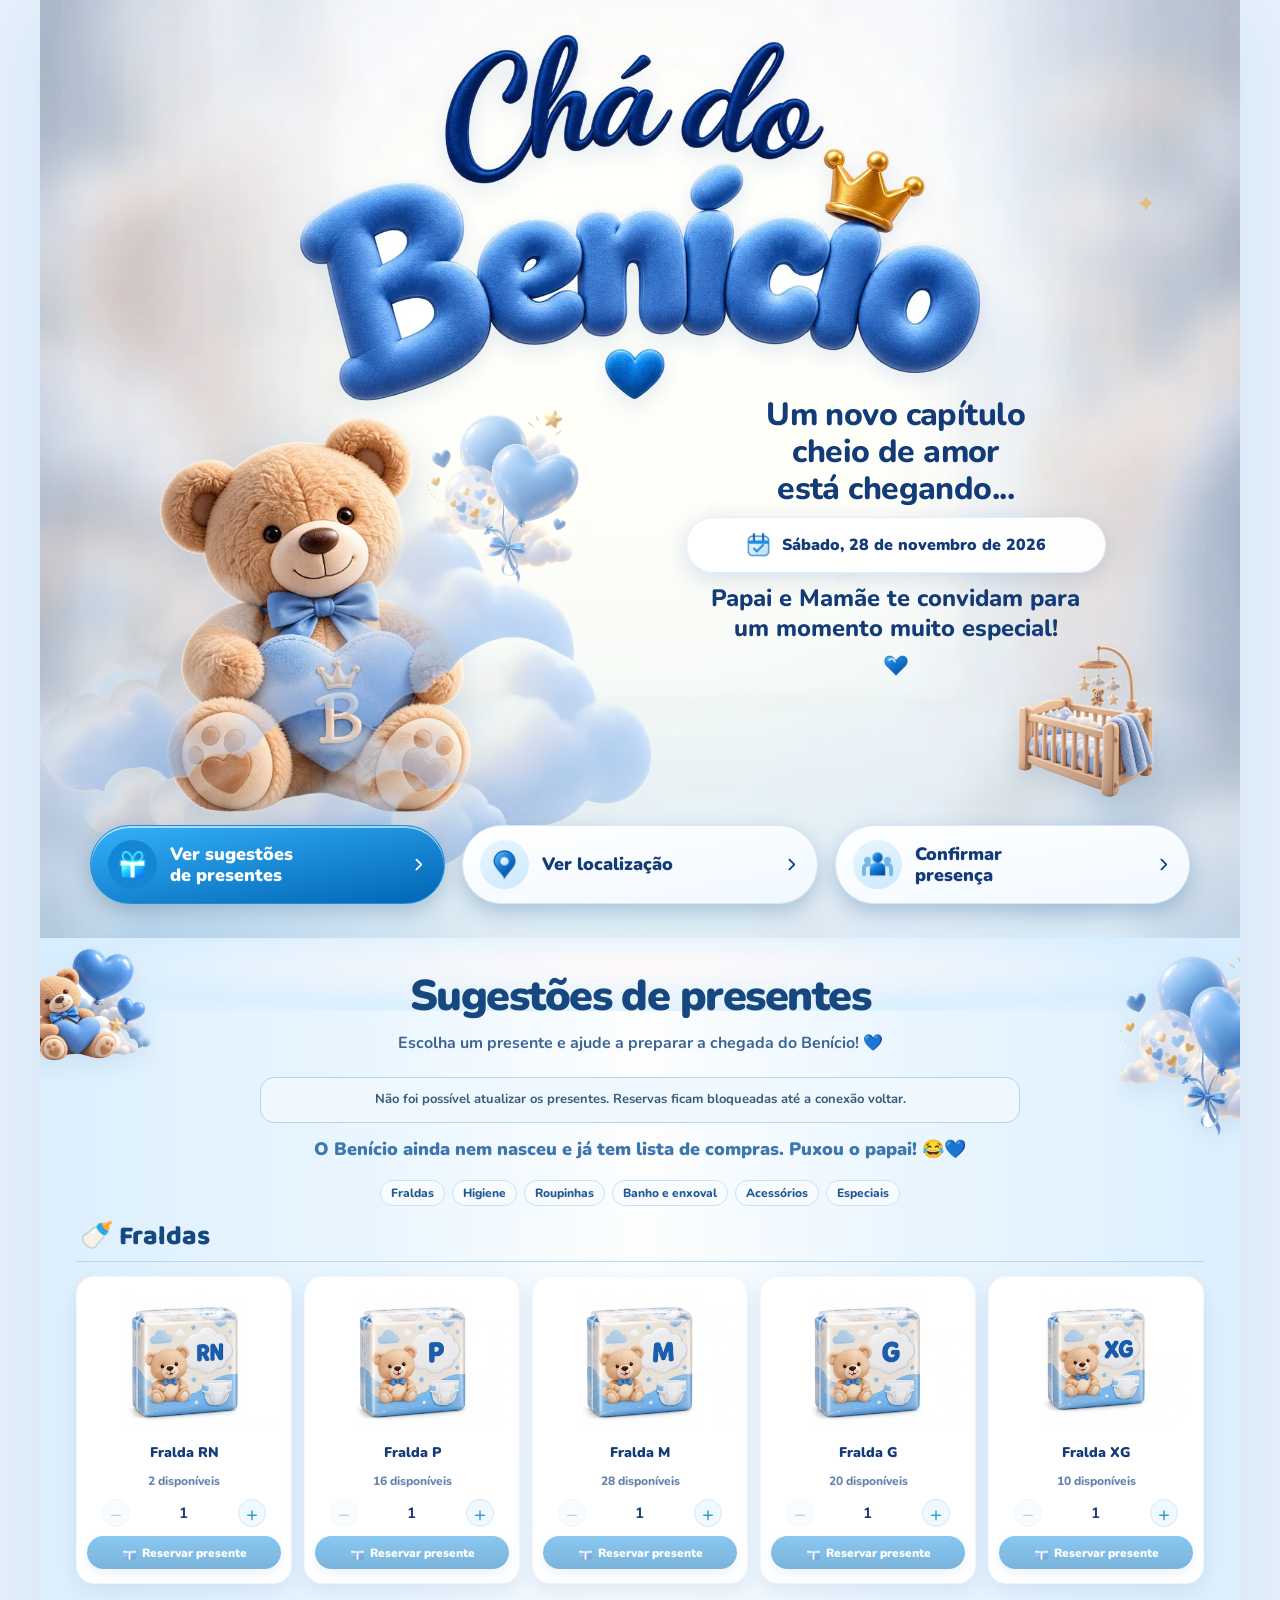
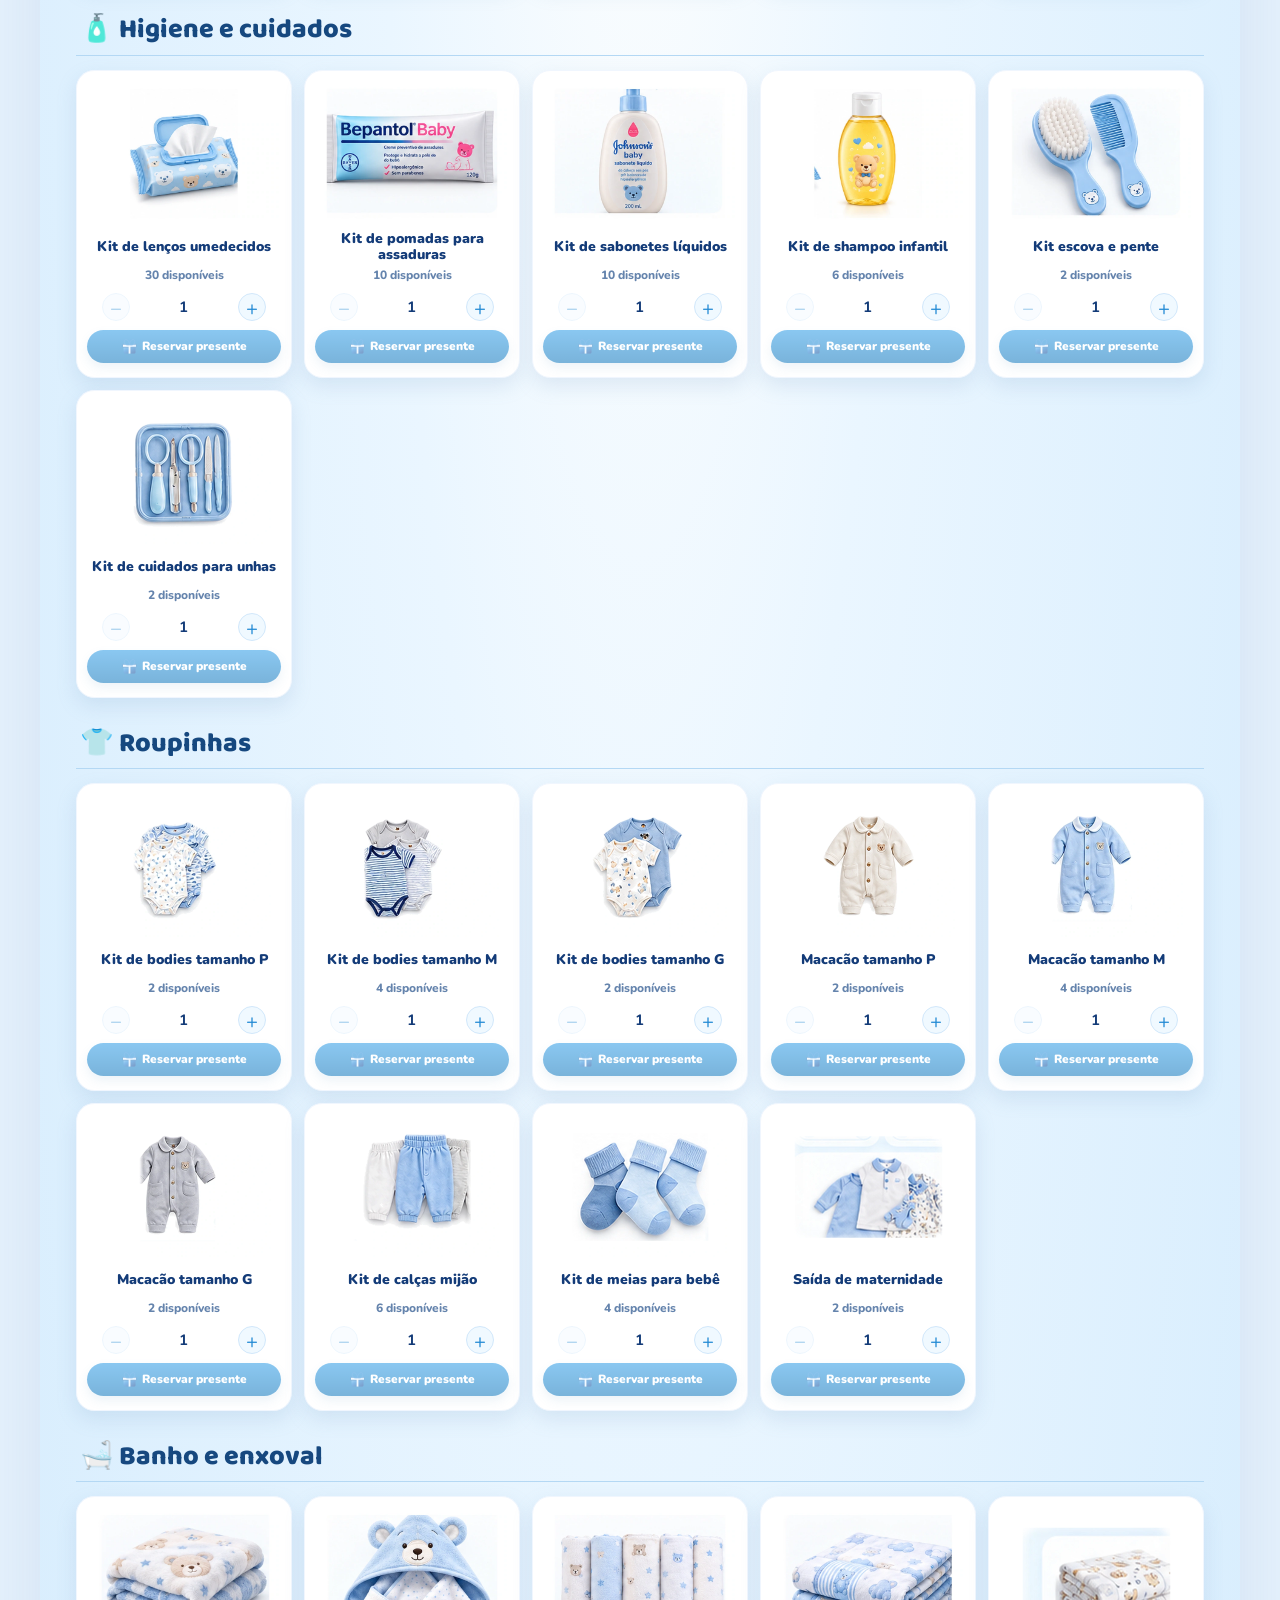
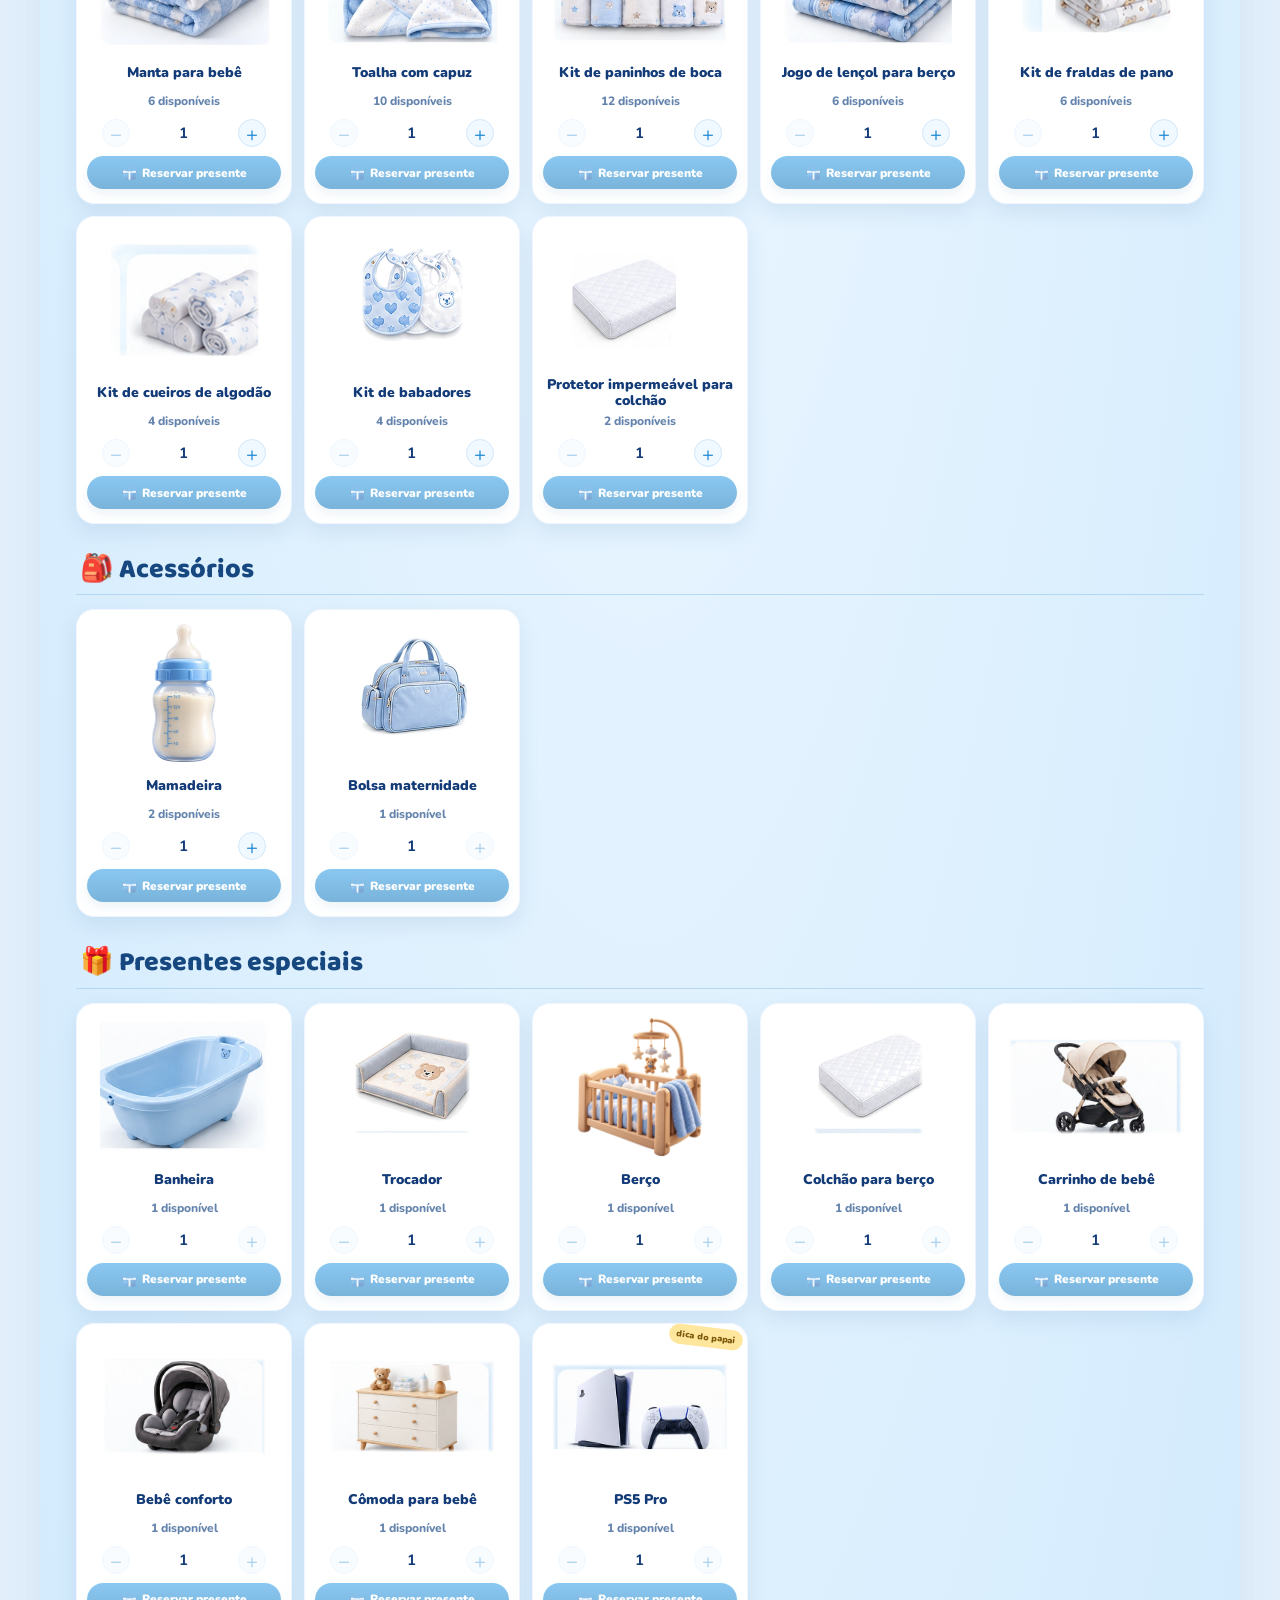
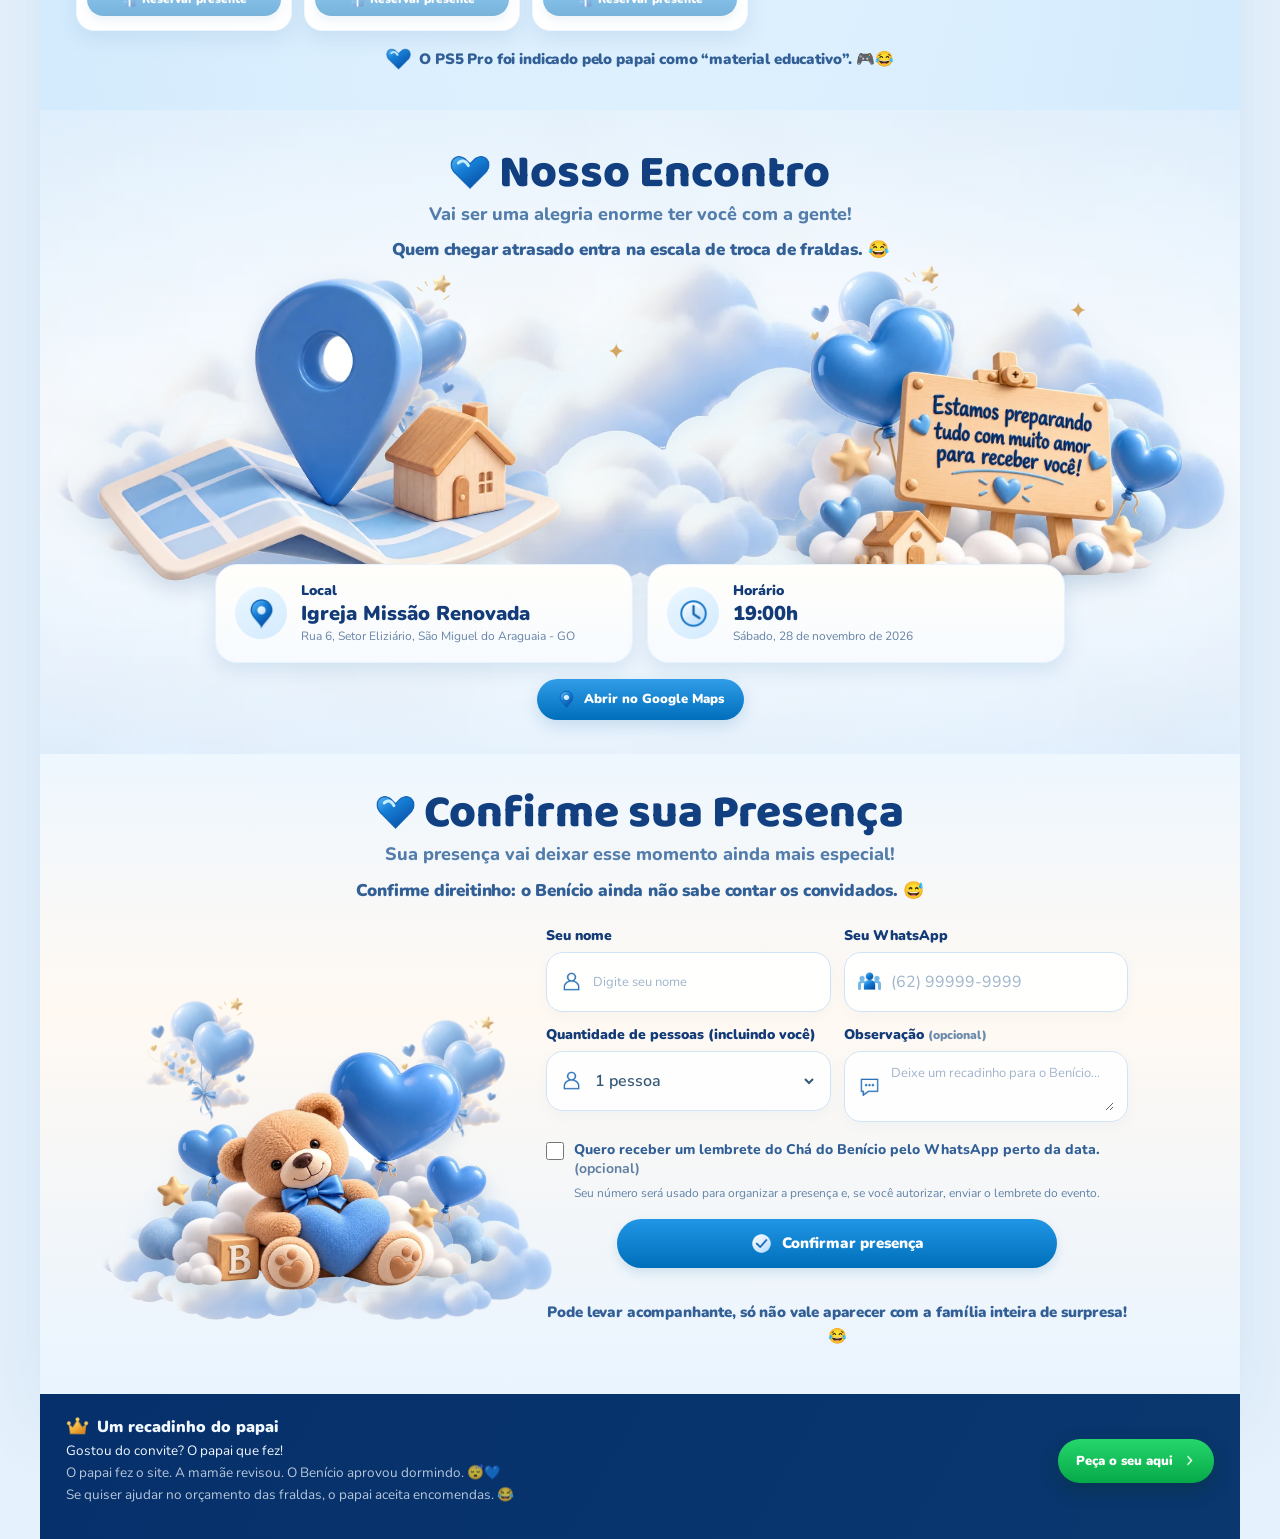
==== index.html @ fd3de86c "Add files via upload" ====
<!doctype html>
<html lang="pt-BR">
<head>
 <meta charset="utf-8">
 <meta name="viewport" content="width=device-width, initial-scale=1, viewport-fit=cover">
 <meta name="theme-color" content="#dcedfb">
 <meta name="description" content="Chá do Benício: dia 28 de novembro de 2026, às 19h, na Igreja Missão Renovada. Escolha um presente e confirme presença.">
 <meta property="og:type" content="website">
 <meta property="og:url" content="https://benicio-silk.vercel.app/">
 <meta property="og:title" content="Chá do Benício | Seu convite">
 <meta property="og:description" content="Você está convidado! Toque para abrir o convite e confirmar sua presença.">
 <meta property="og:image" content="https://benicio-silk.vercel.app/assets/previa-whatsapp.jpg">
 <meta property="og:image:secure_url" content="https://benicio-silk.vercel.app/assets/previa-whatsapp.jpg">
 <meta property="og:image:type" content="image/jpeg">
 <meta property="og:image:width" content="1200">
 <meta property="og:image:height" content="630">
 <meta property="og:image:alt" content="Chá do Benício: seu convite especial">
 <meta name="twitter:card" content="summary_large_image">
 <title>Chá do Benício 💙 | Convite Interativo</title>
 <link rel="preconnect" href="https://fonts.googleapis.com">
 <link rel="preconnect" href="https://fonts.gstatic.com" crossorigin>
 <link href="https://fonts.googleapis.com/css2?family=Nunito:wght@400;600;700;800;900&family=Baloo+2:wght@400;500;600;700;800&display=swap" rel="stylesheet">
 <link rel="preload" as="image" href="assets/title-benicio.webp" fetchpriority="high">
 <link rel="stylesheet" href="styles.css?v=12.7.1">
 <link rel="stylesheet" href="mobile.css?v=12.7">
 <script src="config.js?v=12.1" defer></script>
 <script src="app.js?v=12.6" defer></script>
</head>
<body>
<!-- Os ícones foram desenhados no mesmo estilo azul da referência, sem emojis do sistema. -->


<main class="site-shell">
 <section id="inicio" class="hero scene-fade section-panel">
  <div class="hero-floating-star star-a" aria-hidden="true">✦</div><div class="hero-floating-star star-b" aria-hidden="true">✦</div><div class="hero-floating-star star-c" aria-hidden="true">✧</div>
  <h1 class="hero-name hero-name-top"><img src="assets/title-benicio.webp" alt="Chá do Benício" decoding="async" fetchpriority="high"></h1>
  <div class="hero-grid">
    <div class="hero-art" aria-hidden="true">
      <img class="hero-bear" src="assets/bear-heart.webp" alt="" decoding="async" fetchpriority="high">
      <img class="hero-bottle" src="assets/baby-bottle.webp" alt="">
      <img class="hero-cloud" src="assets/cloud.webp" alt=""><img class="hero-balloons" src="assets/balloons-hearts.webp" alt="">
    </div>
    <div class="hero-copy">
      <p class="hero-tagline">Um novo capítulo<br>cheio de amor<br>está chegando...</p>
      <img class="hero-crib" src="assets/crib.webp" alt="">
      <div class="hero-date"><img src="assets/ui/icon-b7faadad6085.png" class="icon" alt="" aria-hidden="true"><span id="heroDateText">Sábado, 28 de novembro de 2026</span></div>
      <p class="hero-invite">Papai e Mamãe te convidam para<br>um momento muito especial!</p>
      <img src="assets/ui/icon-5e6a21ca15ba.png" class="icon hero-love" alt="" aria-hidden="true">
    </div>
  </div>
  <nav class="hero-actions" aria-label="Navegação do convite">
    <a class="action-button primary" href="#presentes"><span class="action-icon"><img src="assets/ui/icon-87134f8f9592.png" class="icon" alt="" aria-hidden="true"></span><span>Ver sugestões<br>de presentes</span><img src="assets/ui/icon-0e848369ec2d.png" class="chevron" alt="" aria-hidden="true"></a>
    <a class="action-button" id="mapsTopButton" href="#encontro"><span class="action-icon"><img src="assets/ui/icon-dde572298f23.png" class="icon" alt="" aria-hidden="true"></span><span>Ver localização</span><img src="assets/ui/icon-0e848369ec2d.png" class="chevron" alt="" aria-hidden="true"></a>
    <a class="action-button" href="#presenca"><span class="action-icon"><img src="assets/ui/icon-6ae59b2dab16.png" class="icon" alt="" aria-hidden="true"></span><span>Confirmar<br>presença</span><img src="assets/ui/icon-0e848369ec2d.png" class="chevron" alt="" aria-hidden="true"></a>
  </nav>
 </section>

 <section id="presentes" class="gift-section scene-fade section-panel">
  <img class="gift-decor gift-decor-left" loading="lazy" decoding="async" src="assets/bear-cloud-heart.webp" alt="" aria-hidden="true">
  <img class="gift-decor gift-decor-right" loading="lazy" decoding="async" src="assets/balloons-hearts.webp" alt="" aria-hidden="true">
  <div class="gift-heading">
    <h2 class="gift-heading-title">Sugestões de presentes</h2>
    <p class="gift-heading-subtitle">Escolha um presente e ajude a preparar a chegada do Benício! <span aria-hidden="true">💙</span></p>
  </div>
  <p id="connectionStatus" class="connection-status" role="status" aria-live="polite" hidden></p>
  <p class="gift-fun-intro">O Benício ainda nem nasceu e já tem lista de compras. Puxou o papai! 😂💙</p>
  <nav class="gift-category-nav" aria-label="Ir para categoria de sugestões de presentes"><a href="#categoria-fraldas">Fraldas</a><a href="#categoria-higiene">Higiene</a><a href="#categoria-roupinhas">Roupinhas</a><a href="#categoria-banho">Banho e enxoval</a><a href="#categoria-acessorios">Acessórios</a><a href="#categoria-especiais">Especiais</a></nav>
  <div id="giftGrid" class="gift-grid" aria-live="polite"></div>
  <p class="gift-smallprint"><img src="assets/ui/icon-97cf0ed0b6a6.png" class="icon" alt="" aria-hidden="true"> O PS5 Pro foi indicado pelo papai como “material educativo”. 🎮😂</p>
 </section>

 <section id="encontro" class="meeting-section scene-fade section-panel">
  <div class="meeting-heading">
   <h2><img src="assets/ui/icon-97cf0ed0b6a6.png" class="icon" alt="" aria-hidden="true"> Nosso Encontro</h2>
   <p>Vai ser uma alegria enorme ter você com a gente!</p><p class="fun-caption">Quem chegar atrasado entra na escala de troca de fraldas. 😂</p>
  </div>

  <div class="meeting-scene" aria-hidden="true">
   <div class="meeting-scene-glow"></div><span class="meeting-spark meeting-spark-a">✦</span><span class="meeting-spark meeting-spark-b">✦</span>
   <img class="meeting-cloud meeting-cloud-left" loading="lazy" decoding="async" src="assets/cloud.webp" alt="">
   <img class="meeting-cloud meeting-cloud-center" loading="lazy" decoding="async" src="assets/cloud.webp" alt="">
   <img class="meeting-cloud meeting-cloud-right" loading="lazy" decoding="async" src="assets/cloud.webp" alt="">
   <img class="meeting-balloon meeting-balloon-left" loading="lazy" decoding="async" src="assets/balloons-hearts.webp" alt="">
   <img class="meeting-balloon meeting-balloon-right" loading="lazy" decoding="async" src="assets/balloons-hearts.webp" alt="">
   <img class="meeting-visual" loading="lazy" decoding="async" src="assets/map-pin-house.webp" alt="">
   <img class="meeting-sign" loading="lazy" decoding="async" src="assets/sign-love.webp" alt="">
  </div>

  <div class="meeting-info">
   <article class="meeting-box"><div class="round-icon"><img src="assets/ui/icon-dde572298f23.png" class="icon" alt="" aria-hidden="true"></div><div><strong>Local</strong><p id="meetingPlaceName">Igreja Missão Renovada</p><small id="meetingPlaceAddress">Rua 6, Setor Eliziário, São Miguel do Araguaia - GO</small></div></article>
   <article class="meeting-box"><div class="round-icon"><img src="assets/ui/icon-859393fefd24.png" class="icon" alt="" aria-hidden="true"></div><div><strong>Horário</strong><p id="meetingTime">19:00h</p><small>Sábado, 28 de novembro de 2026</small></div></article>
  </div>
  <a class="meeting-link" id="mapsLink" href="https://maps.app.goo.gl/pSpLkEZZSyKzMFrK9?g_st=ic" target="_blank" rel="noopener noreferrer"><img src="assets/ui/icon-dde572298f23.png" class="icon" alt="" aria-hidden="true"> Abrir no Google Maps</a>
 </section>

 <section id="presenca" class="rsvp-section scene-fade section-panel">
  <div class="rsvp-heading"><h2><img src="assets/ui/icon-97cf0ed0b6a6.png" class="icon" alt="" aria-hidden="true"> Confirme sua Presença</h2><p>Sua presença vai deixar esse momento ainda mais especial!</p><p class="fun-caption">Confirme direitinho: o Benício ainda não sabe contar os convidados. 😅</p></div>
  <div class="rsvp-layout">
   <div class="rsvp-scene" aria-hidden="true">
    <img class="rsvp-scene-cloud rsvp-scene-cloud-left" loading="lazy" decoding="async" src="assets/cloud.webp" alt="">
    <img class="rsvp-scene-cloud rsvp-scene-cloud-right" loading="lazy" decoding="async" src="assets/cloud.webp" alt="">
    <img class="rsvp-decor-left" loading="lazy" decoding="async" src="assets/balloons-hearts.webp" alt="">
    <img class="rsvp-decor-right" loading="lazy" decoding="async" src="assets/balloons-hearts.webp" alt="">
    <img class="rsvp-bear" loading="lazy" decoding="async" src="assets/bear-cloud-heart.webp" alt="Ursinho abraçando um coração azul entre nuvens">
   </div>
   <form id="rsvpForm" class="rsvp-form">
    <div class="rsvp-fields">
      <div class="field"><label for="rsvpName">Seu nome</label><div class="field-control"><img src="assets/ui/icon-f6327fbb00c9.png" class="icon" alt="" aria-hidden="true"><input id="rsvpName" type="text" name="name" maxlength="80" autocomplete="name" placeholder="Digite seu nome" required></div></div>
      <div class="field"><label for="rsvpPhone">Seu WhatsApp</label><div class="field-control"><img src="assets/ui/icon-6ae59b2dab16.png" class="icon" alt="" aria-hidden="true"><input id="rsvpPhone" name="phone" type="tel" autocomplete="tel" inputmode="tel" maxlength="20" placeholder="(62) 99999-9999" required></div></div>
      <div class="field"><label for="rsvpGuests">Quantidade de pessoas (incluindo você)</label><div class="field-control"><img src="assets/ui/icon-f6327fbb00c9.png" class="icon" alt="" aria-hidden="true"><select id="rsvpGuests" name="guestsCount" required aria-label="Número de pessoas"><option value="1">1 pessoa</option><option value="2">2 pessoas</option><option value="3">3 pessoas</option><option value="4">4 pessoas</option><option value="5">5 pessoas</option><option value="6">6 pessoas</option><option value="7">7 pessoas</option><option value="8">8 pessoas</option><option value="9">9 pessoas</option><option value="10">10 pessoas</option><option value="11">11 pessoas</option><option value="12">12 pessoas</option><option value="13">13 pessoas</option><option value="14">14 pessoas</option><option value="15">15 pessoas</option></select></div></div>
      <div class="field"><label for="rsvpMessage">Observação <span>(opcional)</span></label><div class="field-control"><img src="assets/ui/icon-6b6ced1f911e.png" class="icon" alt="" aria-hidden="true"><textarea id="rsvpMessage" name="message" maxlength="300" rows="2" placeholder="Deixe um recadinho para o Benício..."></textarea></div></div>
    </div>
    <label class="reminder-consent"><input type="checkbox" id="rsvpReminderOptIn"><span>Quero receber um lembrete do Chá do Benício pelo WhatsApp perto da data. <strong>(opcional)</strong></span></label>
    <p class="privacy-note">Seu número será usado para organizar a presença e, se você autorizar, enviar o lembrete do evento.</p>
    <button id="rsvpSubmit" class="submit-button" type="submit"><img src="assets/ui/icon-a9d996f90a57.png" class="icon" alt="" aria-hidden="true"> Confirmar presença</button>
    <p id="rsvpFeedback" class="form-feedback" role="status" aria-live="polite"></p>
    <p class="rsvp-humor">Pode levar acompanhante, só não vale aparecer com a família inteira de surpresa! 😂</p>
   </form>
  </div>
 </section>
</main>

<footer class="footer-bar"><div class="footer-copy"><p class="footer-title"><img src="assets/ui/icon-ad655270cd94.png" class="icon" alt="" aria-hidden="true"> Um recadinho do papai</p><p>Gostou do convite? O papai que fez!</p><p class="footer-joke">O papai fez o site. A mamãe revisou. O Benício aprovou dormindo. 😴💙<br>Se quiser ajudar no orçamento das fraldas, o papai aceita encomendas. 😂</p></div><a href="#" id="contactLink" class="whatsapp-button">Peça o seu aqui <img src="assets/ui/icon-0e848369ec2d.png" class="chevron" alt="" aria-hidden="true"></a></footer>

<dialog id="giftModal" class="gift-dialog" aria-labelledby="giftModalTitle">
 <form id="giftForm" class="gift-modal-form"><button id="closeGiftModal" class="modal-close" type="button" aria-label="Fechar">×</button>
 <div class="gift-modal-head"><img id="giftModalImage" class="gift-modal-image" src="assets/gifts/fraldas-rn.webp" alt=""><div><p class="modal-kicker">PRESENTE COM CARINHO</p><h2 id="giftModalTitle">Reservar presente</h2><p id="giftModalDescription">Um carinho para o Benício.</p></div></div>
 <label for="giftGuestName">Seu nome</label><input id="giftGuestName" name="giftGuestName" maxlength="80" autocomplete="name" placeholder="Quem está presenteando?" required>
 <label for="giftQuantity">Quantidade</label><select id="giftQuantity" name="giftQuantity"></select>
 <p class="modal-note">Ao confirmar, esta quantidade ficará indisponível para os outros convidados.</p>
 <button id="giftSubmit" class="submit-button modal-submit" type="submit"><img src="assets/ui/icon-87134f8f9592.png" class="icon" alt="" aria-hidden="true"> Reservar presente</button><p id="giftFeedback" class="form-feedback" role="status" aria-live="polite"></p>
 </form>
</dialog>
<div id="toast" class="toast" role="status" aria-live="polite"></div>
</body></html>
---- styles.css ----
:root{--navy:#133b78;--blue:#0777d1;--blue2:#1f97e7;--ice:#e7f4ff;--cream:#fffdfa;--soft:#dceefa;--line:#d0e4f8}
*{box-sizing:border-box}html{scroll-behavior:smooth;scroll-padding-top:0;background:#e5f1fc}body{margin:0;color:var(--navy);font-family:Nunito,'Trebuchet MS',Arial,sans-serif;overflow-x:hidden;background:#e5f1fc;position:relative}
a{color:inherit;text-decoration:none}button,input,textarea,select{font:inherit}button{cursor:pointer}img{display:block;max-width:100%}
.sprite{position:absolute;width:0;height:0;opacity:0;overflow:hidden;pointer-events:none}.icon{width:1.25em;height:1.25em;display:inline-block;vertical-align:middle;flex:none}.chevron{width:1em;height:1em;flex:none}
.site-shell{width:min(1200px,100%);margin:0 auto;box-shadow:0 25px 70px #527cab1f}.site-shell>section{position:relative;overflow:hidden}.scene-fade{position:relative}
section:target{scroll-margin-top:0}

/* Same atmospheric nursery material, soft stage lights, and foreground clouds across sections. */
.hero{min-height:max(750px,100svh);display:flex;flex-direction:column;justify-content:space-between;padding:30px 3.7% 34px;background:#e1f0ff url('assets/nursery-atmosphere.webp') center center/cover no-repeat;isolation:isolate}
.hero:before{content:"";position:absolute;inset:0;pointer-events:none;z-index:0;background:radial-gradient(ellipse at 56% 33%,#fff9 0,transparent 38%),linear-gradient(180deg,#fff2 0,#fff0 55%,#d1e8f5aa 100%)}
.hero:after{content:"";position:absolute;left:-6%;right:-6%;bottom:0;height:135px;background:linear-gradient(180deg,#fff0,#e0edf5a0 55%,#d2e9f9);pointer-events:none;z-index:0}
.hero-grid{flex:1;display:grid;grid-template-columns:48% 52%;align-items:center;min-height:570px;position:relative;z-index:2}
.hero-art{height:100%;min-height:580px;position:relative;align-self:stretch}
.hero-bear{position:absolute;z-index:3;width:min(108%,580px);max-height:94%;height:auto;object-fit:contain;object-position:center bottom;left:-6%;bottom:8px;filter:drop-shadow(4px 18px 18px #4f779e38);animation:gentleBear 7s ease-in-out infinite}
.hero-crib{position:absolute;z-index:1;width:40%;top:14%;right:-3%;opacity:.76;filter:drop-shadow(0 18px 12px #5378a72d)}
.hero-bottle{display:none!important}
.hero-cloud{position:absolute;z-index:4;width:125%;max-width:none;bottom:-13%;left:-13%;opacity:.65;pointer-events:none}
.hero-balloons{position:absolute;z-index:2;width:31%;right:3%;top:3%;opacity:.66;animation:float 7s ease-in-out infinite}
.hero-copy{position:relative;z-index:5;display:flex;flex-direction:column;justify-content:center;align-items:center;gap:10px;text-align:center;padding:0 6px 24px}
.hero-name{margin:0;width:min(100%,580px)}.hero-name img{width:100%;height:auto;filter:drop-shadow(0 8px 10px #4a7bae24)}
.hero-tagline{order:1;margin:0;font-weight:800;font-size:clamp(20px,2.5vw,32px);line-height:1.16;letter-spacing:-.018em}
.hero-date{order:2;display:flex;align-items:center;justify-content:center;gap:10px;padding:13px 21px;border-radius:999px;background:#ffffffef;border:1px solid #e1effd;box-shadow:0 6px 24px #567fb13b;font-weight:900;font-size:clamp(12px,1.25vw,16px)}
.hero-date .icon{color:#087aca;font-size:22px}.hero-invite{order:3;font-weight:800;font-size:clamp(17px,1.85vw,24px);line-height:1.3;margin:0}.hero-love{order:4;width:24px;height:24px;color:#136fbb}
.hero-floating-star{position:absolute;color:#e3bd7b;z-index:5;font-size:24px;pointer-events:none;animation:twinkle 7s ease-in-out infinite}
.star-a{left:48%;top:12%}.star-b{right:7%;top:20%;animation-delay:2s}.star-c{left:34%;top:35%;animation-delay:4s}
.hero-actions{position:relative;z-index:9;display:grid;grid-template-columns:repeat(3,minmax(0,1fr));gap:17px;width:100%;max-width:1100px;margin:0 auto}
.action-button{display:flex;align-items:center;gap:13px;min-width:0;min-height:79px;padding:13px 17px;border-radius:999px;border:1px solid #d6e8f7;background:linear-gradient(170deg,#fff,#f0f8ff);box-shadow:0 8px 20px #386d9c51,inset 0 2px #fff9;font-size:clamp(14px,1.4vw,18px);font-weight:900;line-height:1.14;transition:transform .22s,box-shadow .22s}
.action-button:hover,.action-button:focus-visible{transform:translateY(-3px);box-shadow:0 14px 23px #386d9c62}.action-button.primary{background:linear-gradient(170deg,#35b0f9,#0065b5);color:white;border-color:#1790d8}
.action-button .action-icon{display:grid;place-items:center;flex:0 0 49px;width:49px;height:49px;border-radius:50%;background:linear-gradient(150deg,#e8f6ff,#cce9fd)}
.action-icon .icon{width:31px;height:31px}.action-button.primary .action-icon{background:#1586d6}.action-button.primary .action-icon .icon{filter:brightness(1.65)}.action-button .chevron{margin-left:auto;width:17px;height:17px}

/* Registry: the real packages/objects from the supplied design, without labels baked into images. */
.gift-section{padding:42px 3% 47px;background:radial-gradient(ellipse at 50% 4%,#fdfefe 0,#eaf6ff 31%,#d3ebfd 100%);isolation:isolate}
.gift-section:before{content:"";position:absolute;left:0;right:0;top:-15px;height:88px;background:radial-gradient(ellipse at center,#fffafa,#d4edffb0 70%,transparent);z-index:0}
.gift-heading{position:relative;z-index:2;display:flex;flex-direction:column;align-items:center;gap:10px;justify-content:center;margin:0 auto 22px;max-width:760px;text-align:center}
.gift-decor{position:absolute;z-index:1;pointer-events:none;opacity:.9;filter:drop-shadow(0 9px 11px #5c8dbb28)}.gift-decor-left{width:170px;left:-58px;top:10px}.gift-decor-right{width:170px;right:-45px;top:10px}
.info-banner{position:relative;z-index:2;max-width:740px;margin:0 auto 18px;padding:10px 17px;border-radius:18px;background:#f9fcffde;border:1px solid #bdd9f2;color:#57789f;font-size:12px;line-height:1.45;text-align:center}.info-banner.error{color:#a6424d;background:#fff2f3}.hidden{display:none!important}
.gift-grid{display:grid;position:relative;z-index:2;grid-template-columns:repeat(5,minmax(0,1fr));gap:12px}
.gift-card{display:flex;position:relative;flex-direction:column;align-items:center;min-width:0;padding:11px 10px 14px;background:#fff;border:1px solid #f0f6fe;border-radius:18px;box-shadow:0 8px 20px #709bc02d;transition:transform .18s,box-shadow .18s}
.gift-card:hover{transform:translateY(-2px);box-shadow:0 12px 22px #6595bd39}.gift-card.is-full{opacity:.67}.gift-card.is-joke:after{content:'dica do papai';position:absolute;right:4px;top:3px;padding:4px 7px;background:#ffe69d;color:#7b580a;border-radius:15px;font-size:9px;font-weight:900;transform:rotate(7deg)}
.gift-image-wrap{width:100%;height:116px;display:grid;place-items:center;margin:2px auto 5px;overflow:hidden;border-radius:12px;background:linear-gradient(180deg,#fff,#faffff)}
.gift-image{max-width:100%;width:auto;height:auto;max-height:100%;object-fit:contain;filter:drop-shadow(0 7px 5px #627e9d18)}
.gift-card h3{display:flex;align-items:center;justify-content:center;min-height:34px;margin:1px 0 3px;font-size:14px;font-weight:900;line-height:1.15;text-align:center}
.gift-stock{margin:0;font-size:12px;font-weight:800;color:#6584ad;min-height:19px}
.gift-counter{display:flex;justify-content:space-between;align-items:center;width:85%;gap:12px;margin:7px 0 9px}.gift-counter strong{font-size:15px}.qty-btn{display:grid;place-items:center;width:28px;height:28px;border:1px solid #d2e8fb;border-radius:50%;background:#f0f9ff;font-size:20px;color:#2189d4}.qty-btn:disabled{opacity:.38;cursor:not-allowed}
.reserve-button,.submit-button{border:0;color:white;font-weight:900;border-radius:999px;background:linear-gradient(180deg,#2096e5,#006fba);box-shadow:0 5px 11px #4c8fbd32}.reserve-button{display:flex;align-items:center;justify-content:center;gap:4px;width:100%;min-height:33px;padding:7px 4px;font-size:clamp(9px,.93vw,13px);white-space:nowrap}.reserve-button .icon{width:17px;height:17px}.reserve-button:disabled{opacity:.52;cursor:not-allowed}
.gift-smallprint{display:flex;justify-content:center;align-items:center;gap:8px;max-width:600px;margin:21px auto 0;color:#5579a8;font-size:13px;font-weight:800;text-align:center}.gift-smallprint .icon{width:25px;height:25px}

/* Scene bridges between chapters; overlapping clouds touch map, sign and the info cards. */
.meeting-section{padding:48px 3% 43px;background:#e4f2fe url('assets/cloudscape.webp') center top/cover no-repeat;isolation:isolate}
.meeting-section:before{content:"";position:absolute;inset:0;background:linear-gradient(180deg,#d6ebfb72,#fff8 55%,#e0effd77);z-index:0;pointer-events:none}
.meeting-heading{text-align:center;position:relative;z-index:3}.meeting-heading h2,.rsvp-heading h2{display:flex;align-items:center;justify-content:center;gap:9px;font-family:'Baloo 2',Nunito,sans-serif;font-weight:800;font-size:clamp(31px,3.6vw,48px);line-height:1.1;margin:0;color:#113f80}.meeting-heading h2 .icon,.rsvp-heading h2 .icon{width:.85em;height:.85em}.meeting-heading p,.rsvp-heading p{margin:4px 0 0;color:#537dab;font-weight:800;font-size:clamp(13px,1.4vw,17px);line-height:1.28}
.meeting-scene{height:320px;position:relative;max-width:1090px;margin:0 auto -20px;isolation:isolate}
.meeting-scene-glow{position:absolute;inset:auto 8% 4% 8%;height:72%;background:radial-gradient(ellipse at bottom,#fffefa 0,#e8f7ff92 58%,transparent 78%);filter:blur(12px);z-index:0}
.meeting-cloud{position:absolute;z-index:1;bottom:-2%;opacity:.84;filter:drop-shadow(0 8px 15px #76a4c72e)}.meeting-cloud-left{width:46%;left:-4%}.meeting-cloud-center{width:52%;left:23%;bottom:0}.meeting-cloud-right{width:46%;right:-4%}
.meeting-balloon{position:absolute;z-index:2;width:15%;max-width:155px;opacity:.72;animation:float 7s ease-in-out infinite}.meeting-balloon-left{left:20%;top:3%}.meeting-balloon-right{right:21%;top:0;animation-delay:-3s}
.meeting-visual{position:absolute;width:43%;height:auto;max-height:100%;left:0;bottom:0;z-index:3;object-fit:contain;filter:drop-shadow(0 9px 11px #6e8db343)}
.meeting-sign{position:absolute;width:36%;height:auto;max-height:100%;right:0;bottom:0;z-index:3;object-fit:contain;filter:drop-shadow(0 9px 11px #6e8db343)}
.meeting-spark{position:absolute;color:#d5a662;z-index:4;font-size:22px}.meeting-spark-a{left:47%;top:23%}.meeting-spark-b{right:9%;top:10%}
.meeting-info{position:relative;z-index:5;max-width:850px;display:grid;grid-template-columns:1fr 1fr;gap:14px;margin:0 auto 16px}
.meeting-box{display:flex;align-items:center;gap:14px;min-width:0;padding:15px 19px;min-height:99px;border-radius:22px;border:1px solid #e7f3ff;background:linear-gradient(180deg,#fffefa,#f7fbff);box-shadow:0 8px 19px #5e95c02e}
.round-icon{display:grid;place-items:center;width:52px;height:52px;flex:none;border-radius:50%;background:linear-gradient(150deg,#eaf7ff,#d3eafe)}.round-icon .icon{width:31px;height:31px}.meeting-box strong{display:block;font-size:14px;font-weight:900}.meeting-box p{margin:2px 0 4px;font-weight:900;font-size:20px;line-height:1.16}.meeting-box small{display:block;font-size:12px;line-height:1.3;color:#6783a5}
.meeting-link{position:relative;z-index:5;display:flex;align-items:center;justify-content:center;gap:8px;margin:0 auto;width:max-content;max-width:100%;padding:11px 20px;border-radius:999px;background:linear-gradient(180deg,#319de9,#006ebb);color:#fff;font-weight:900;font-size:13px;box-shadow:0 6px 15px #518fc03b}.meeting-link .icon{width:19px;height:19px}

.rsvp-section{padding:40px 4% 32px;isolation:isolate;background:linear-gradient(180deg,#eef7ff 0,#fff9f2 40%,#e9f4ff 100%)}
.rsvp-heading{text-align:center;position:relative;z-index:3}.rsvp-layout{position:relative;z-index:2;display:grid;grid-template-columns:38% 62%;align-items:end;max-width:1000px;min-height:290px;margin:10px auto 0}
.rsvp-scene{height:300px;position:relative;align-self:end;isolation:isolate}.rsvp-scene:before{content:"";position:absolute;inset:auto -4% 0;height:50%;z-index:0;background:radial-gradient(ellipse at bottom,#fff 0,#e0f1ff70 65%,transparent 80%)}
.rsvp-scene-cloud{position:absolute;z-index:1;bottom:-30px;opacity:.85}.rsvp-scene-cloud-left{width:77%;left:-11%}.rsvp-scene-cloud-right{width:72%;right:-12%}
.rsvp-decor-left,.rsvp-decor-right{position:absolute;z-index:2;opacity:.72;width:30%;animation:float 8s ease-in-out infinite}.rsvp-decor-left{left:1%;top:3%}.rsvp-decor-right{right:1%;top:9%;animation-delay:-3s}
.rsvp-bear{position:absolute;z-index:3;left:-11%;bottom:-10px;width:112%;max-width:430px;height:auto;filter:drop-shadow(2px 12px 9px #7393aa30)}
.rsvp-form{position:relative;z-index:4;min-width:0;padding:0 0 24px 18px}.rsvp-fields{display:grid;grid-template-columns:1fr 1fr;gap:13px}.field{min-width:0}.field label{display:block;font-weight:900;font-size:14px;margin:0 0 7px}.field label span{color:#6d8bac;font-size:12px}
.field-control{display:flex;align-items:center;gap:8px;background:#ffffffed;border:1px solid #d1e4f7;border-radius:17px;min-height:60px;padding:10px 13px;box-shadow:0 5px 12px #7da3bc10}.field-control:focus-within{outline:2px solid #83c1f2}.field-control .icon{height:23px;width:23px;color:#2d80c3}.field-control input,.field-control textarea{background:none;border:0;outline:0;min-width:0;width:100%;font-size:13px;color:#123a76;resize:vertical}.field-control textarea{min-height:49px;max-height:150px}.field-control input::placeholder,.field-control textarea::placeholder{color:#a0b5cb}
.submit-button{display:flex;align-items:center;justify-content:center;gap:10px;padding:13px 24px;min-height:49px;min-width:300px;margin:17px auto 0;font-size:15px}.submit-button .icon{width:21px;height:21px}.submit-button:disabled{opacity:.6;cursor:progress}.form-feedback{font-size:12px;min-height:12px;color:#1266ad;font-weight:800;margin:8px 0 0;text-align:center}.form-feedback.is-error{color:#ad4556}

.footer-bar{width:min(1200px,100%);display:flex;align-items:center;justify-content:space-between;gap:20px;margin:0 auto;background:linear-gradient(120deg,#06306b,#09376e);padding:17px 26px;color:#f1f8ff;flex-wrap:wrap}.footer-copy p{margin:0;font-size:12px;line-height:1.45}.footer-title{display:flex;align-items:center;gap:8px;font-weight:900;font-size:15px!important}.footer-title .icon{color:#e3b867;width:23px;height:23px}.footer-joke{opacity:.75}.whatsapp-button{display:flex;align-items:center;gap:10px;border-radius:999px;background:linear-gradient(180deg,#25d66c,#06a948);padding:13px 18px;color:#fff;white-space:nowrap;font-weight:900;font-size:13px;box-shadow:0 7px 18px #09332662}.whatsapp-button .chevron{width:13px;height:13px}

.gift-dialog{padding:0;border:0;border-radius:25px;max-width:470px;width:calc(100% - 24px);background:#fff;box-shadow:0 25px 60px #17417280;color:var(--navy)}.gift-dialog::backdrop{background:#0d3067a8;backdrop-filter:blur(5px)}.gift-modal-form{position:relative;padding:25px;max-height:90dvh;overflow-y:auto}.modal-close{position:absolute;top:12px;right:12px;width:35px;height:35px;border:0;border-radius:50%;background:#eaf5ff;color:#17589c;font-size:24px}.gift-modal-head{display:flex;align-items:center;gap:15px;margin-bottom:16px}.gift-modal-image{width:110px;height:90px;object-fit:contain;flex:none}.gift-modal-head h2{margin:2px 0 4px;font-size:25px}.gift-modal-head p{font-size:12px;color:#657fa0;margin:0}.modal-kicker{font-size:10px!important;font-weight:900;letter-spacing:.13em}.gift-modal-form label{display:block;font-weight:900;font-size:12px;margin:10px 0 5px}.gift-modal-form input,.gift-modal-form select{width:100%;padding:11px 12px;background:#f7fbff;border:1px solid #bfdaf2;color:#143f78;border-radius:13px;font-size:16px}.modal-note{font-size:12px;color:#6b8aaa;line-height:1.4}.modal-submit{min-width:0;width:100%}.toast{position:fixed;bottom:18px;left:50%;transform:translate(-50%,35px);z-index:100;opacity:0;pointer-events:none;padding:12px 19px;border-radius:999px;max-width:calc(100% - 30px);width:max-content;background:#0e4583;color:white;font-weight:800;font-size:13px;text-align:center;transition:transform .3s,opacity .3s}.toast.visible{opacity:1;transform:translate(-50%,0)}
@keyframes float{0%,100%{transform:translateY(0)}50%{transform:translateY(-8px)}}@keyframes gentleBear{0%,100%{transform:translateY(0)}50%{transform:translateY(-5px)}}@keyframes twinkle{0%,100%{opacity:.45;transform:scale(.85)}50%{opacity:1;transform:scale(1.1)}}
/* Keep tall, original supplied 3D objects fully visible inside every registry card. */
.gift-image{display:block;width:100%;height:100%;max-width:100%;max-height:none;object-fit:contain;object-position:center center}
.gift-image-wrap{display:flex;align-items:center;justify-content:center;overflow:hidden}
.gift-image{flex:0 1 auto;display:block;width:auto;height:auto;max-width:100%;max-height:100%;object-fit:contain}

/* V8: refinamento de enquadramento. Mantidos os fundos, ícones, cores e imagens da V7. */
.hero{justify-content:space-between;gap:0}
.hero-name-top{position:relative;z-index:8;width:min(610px,75%);max-width:100%;margin:0 auto -18px;flex:0 0 auto;pointer-events:none}
.hero-name-top img{display:block;width:100%;height:auto;filter:drop-shadow(0 8px 10px #4a7bae24)}
.hero-grid{grid-template-columns:minmax(0,45%) minmax(0,55%);min-height:410px;align-items:center}
.hero-art{min-height:420px}
.hero-bear{width:min(90%,470px);max-height:93%;left:0;bottom:10px}
.hero-crib{width:36%;right:3%;top:11%}
.hero-copy{padding:8px 16px 16px;gap:17px;justify-content:center}
.hero-actions{flex:none}
.rsvp-layout{grid-template-columns:minmax(0,37%) minmax(0,63%);gap:4px;align-items:center}
.rsvp-scene{height:305px;align-self:center;overflow:visible}
.rsvp-bear{width:106%;max-width:365px;left:-1%;bottom:0}
.rsvp-form{padding:10px 12px 14px 22px}
.rsvp-fields{gap:13px}
.rsvp-form .submit-button{max-width:440px;min-width:0;width:100%}


/* V9: correções finais de usabilidade e organização */
.curtain,.left-curtain,.right-curtain{display:none!important}
.hero-name-top{width:min(690px,82%);margin:0 auto -10px}
.hero-grid{grid-template-columns:minmax(0,46%) minmax(0,54%);min-height:430px}
.hero-copy{padding:0 18px 18px;gap:10px;align-items:center}
.hero-copy .hero-crib{display:block;position:relative;z-index:4;order:5;align-self:flex-end;width:min(138px,41%);max-width:138px;height:auto;margin:-44px 6px 8px 0;opacity:.84;filter:drop-shadow(0 10px 10px #5c80a636)}
.hero-art>.hero-crib{display:none!important}
.hero-date{min-width:min(100%,420px)}
.hero-tagline{order:1}.hero-date{order:2}.hero-invite{order:3}.hero-love{order:4}

.gift-image-wrap{height:132px;background:linear-gradient(180deg,#ffffff,#f8fbff)}
.gift-image{filter:drop-shadow(0 6px 8px #627e9d12);transform:scale(1.05)}
.gift-smallprint{max-width:720px;font-size:13px;line-height:1.45}
.rsvp-layout{gap:10px;align-items:center}
.rsvp-form{padding:12px 12px 18px 26px}
.rsvp-fields{align-items:start}
.footer-bar{align-items:center}

@media(max-width:680px){
  .hero{min-height:max(100svh,760px)}
  .hero-name-top{width:min(100%,430px);margin:0 auto 4px}
  .hero-grid{grid-template-columns:42% minmax(0,58%);min-height:350px;margin:0;align-items:start}
  .hero-art,.hero-copy{transform:none!important}
  .hero-art{height:305px}
  .hero-bear{left:-2%;width:114%;bottom:12%}
  .hero-copy{padding:0 0 8px;gap:8px;margin-top:-4px}
  .hero-tagline{font-size:clamp(14px,4vw,18px)}
  .hero-copy .hero-crib{width:min(96px,46%);max-width:96px;align-self:flex-end;margin:-6px 8px 0 0;opacity:.88}
  .hero-date{min-width:0;width:100%;max-width:100%;padding:9px 10px}
  .hero-actions{margin-top:4px}
  .gift-image-wrap{height:104px}
  .rsvp-layout{gap:8px}
  .rsvp-scene{height:188px;max-height:188px}
  .rsvp-bear{width:min(220px,56%)}
  .rsvp-form{padding:8px 2px 4px}
}
@media(max-width:370px){
  .hero-name-top{width:min(100%,395px)}
  .hero-grid{grid-template-columns:41% 59%;min-height:340px}
  .hero-art{height:305px}
  .hero-bear{left:-3%;width:116%;bottom:13%}
  .hero-copy .hero-crib{width:min(88px,46%);margin-top:-8px}
}


/* V10.4: Safari rendering safeguard. No overlay squares. */
.hero {
  isolation: auto;
  background-image:
    radial-gradient(ellipse at 56% 33%, rgba(255,255,255,.35) 0%, transparent 38%),
    linear-gradient(180deg, rgba(255,255,255,.10) 0%, rgba(255,255,255,0) 55%, rgba(209,232,245,.45) 100%),
    url('assets/nursery-atmosphere.webp');
  background-size: cover;
  background-repeat: no-repeat;
  background-position: center center;
}
.hero::before, .hero::after { content:none!important; display:none!important; }
@supports (-webkit-touch-callout: none) {
  /* Prevent isolated accelerated layers from producing black tiles in iOS WebKit. */
  .hero { isolation: auto!important; }
  .hero-bear, .hero-balloons, .hero-floating-star { animation: none!important; }
  .hero-bear,.hero-name-top img,.hero-crib,.hero-balloons,.hero-cloud { filter:none!important; }
  .site-shell { box-shadow:none!important; }
}

/* Safari-safe rasterized icons; visuals retained without inline SVG rendering. */
.icon,.chevron{object-fit:contain;vertical-align:middle;flex-shrink:0}.action-button.primary .chevron,.whatsapp-button .chevron{filter:brightness(0) invert(1)}

/* V10.5: estado da conexão e seletor de acompanhantes, sem alterar a identidade visual. */
.connection-status{max-width:760px;margin:12px auto;padding:12px 16px;border:1px solid #b8d5ec;border-radius:14px;background:#f0f8ff;color:#375b78;text-align:center;font:700 13px/1.5 'Nunito',sans-serif}
.connection-status[hidden]{display:none!important}
.field-control select{width:100%;min-width:0;min-height:38px;border:0;outline-offset:3px;background:transparent;color:#365877;font:600 16px 'Nunito',sans-serif}
@supports (-webkit-touch-callout:none){.hero,.hero-grid,.hero-art{backface-visibility:visible}.hero-floating-star{animation:none!important}}

/* V10.6: evita superfícies aceleradas decorativas sobre a origem da viewport iOS. */
@supports (-webkit-touch-callout:none){
  .hero{isolation:auto!important;contain:none!important;background-image:url('assets/nursery-atmosphere.webp')!important;transform:none!important;-webkit-transform:none!important;}
  .hero-name-top,.hero-art,.hero-copy,.hero-grid{isolation:auto!important;will-change:auto!important;-webkit-transform:none!important;transform:none!important}
  .hero-floating-star,.hero-balloons,.hero-bear{animation:none!important}
  .hero img{backface-visibility:visible!important;-webkit-backface-visibility:visible!important}
}

/* V10.8 - render crisp source photos without blur-causing transforms. */
.gift-image-wrap{
  overflow:hidden;
  background:#fff;
  height:140px;
  flex:0 0 auto;
  border-radius:12px;
}
.gift-image{
  display:block!important;
  width:100%!important;
  height:100%!important;
  max-width:100%!important;
  max-height:100%!important;
  object-fit:contain!important;
  object-position:center center!important;
  transform:none!important;
  filter:none!important;
  image-rendering:auto;
}

/* V10.8 - render crisp source photos without blur-causing transforms. */
.gift-image-wrap{
  overflow:hidden;
  background:#fff;
  height:140px;
  flex:0 0 auto;
  border-radius:12px;
}
.gift-image{
  display:block!important;
  width:100%!important;
  height:100%!important;
  max-width:100%!important;
  max-height:100%!important;
  object-fit:contain!important;
  object-position:center center!important;
  transform:none!important;
  filter:none!important;
  image-rendering:auto;
}

/* V10.9 - humor leve, sem interferir nas ações de reserva. */
.gift-fun-intro{position:relative;z-index:2;margin:0 auto 19px;max-width:650px;text-align:center;color:#3d77ae;font-size:clamp(12px,1.3vw,15px);font-weight:900!important;line-height:1.5}
.fun-caption{font-size:clamp(11px,1.25vw,14px)!important;color:#5885b5!important;margin:9px auto 0!important;font-weight:800!important;line-height:1.4!important;text-align:center}
.rsvp-humor{text-align:center;color:#688db4;font-size:12px;line-height:1.4;font-weight:800;margin:10px 0 0}
.footer-joke{line-height:1.65!important}


/* V10.10 - mais legibilidade para frases e menos respiro entre seções */
.gift-fun-intro{font-size:clamp(14px,1.5vw,18px);line-height:1.6;max-width:760px;margin:0 auto 16px}
.fun-caption{font-size:clamp(13px,1.35vw,16px)!important;line-height:1.55!important;max-width:720px}
.rsvp-humor{font-size:14px;line-height:1.55;max-width:760px;margin:12px auto 0}
.gift-smallprint{font-size:14px;line-height:1.55;max-width:760px;margin:16px auto 0}
.footer-copy p{font-size:13.5px;line-height:1.6}
.footer-title{font-size:16px!important}
.gift-modal-head p{font-size:14px;line-height:1.5}
.meeting-heading p,.rsvp-heading p{font-size:clamp(14px,1.55vw,18px);line-height:1.4}
.gift-section{padding-top:34px;padding-bottom:38px}
.meeting-section{padding-top:38px;padding-bottom:34px}
.rsvp-section{padding-top:34px;padding-bottom:28px}


/* V10.11 - frases menores com mais destaque sem mudar o layout */
.gift-smallprint,.fun-caption,.rsvp-humor{color:#315f96!important;font-weight:900!important;letter-spacing:-0.01em}
.gift-smallprint{font-size:15px;line-height:1.6;max-width:800px;margin:16px auto 0}
.fun-caption{font-size:clamp(14px,1.45vw,17px)!important;line-height:1.6!important;max-width:760px}
.rsvp-humor{font-size:15px;line-height:1.6;max-width:780px;margin:12px auto 0}


/* V12: novos campos funcionais, preservando o estilo do formulário */
.field-control input[type="tel"]{font-size:16px}
.reminder-consent{display:flex;gap:10px;align-items:flex-start;max-width:600px;margin:18px auto 5px;color:#315f96;font-size:14px;font-weight:800;line-height:1.4;cursor:pointer}
.reminder-consent input{appearance:auto;accent-color:#1785d1;flex:none;width:18px;height:18px;margin:2px 0 0}
.reminder-consent strong{font-weight:700;color:#607fa2}
.privacy-note{font-size:12px;line-height:1.4;color:#6283a9;margin:6px auto 0;max-width:600px;text-align:center}
@media(max-width:680px){.reminder-consent{font-size:13px;line-height:1.5;margin:14px 5px 4px}.privacy-note{font-size:11.5px;margin:5px 8px 0}}

/* V12.1: divisores discretos das categorias, preservando os cartões atuais. */
.gift-category-heading{grid-column:1/-1;position:relative;z-index:2;margin:13px 0 2px;padding:5px 4px 8px;color:#16487f;font-family:'Baloo 2',Nunito,sans-serif;font-size:clamp(19px,2.1vw,28px);line-height:1.2;font-weight:800;text-align:left;border-bottom:1px solid #b4d8f4}
.gift-category-heading:first-child{margin-top:0}

/* V12.7: cabeçalho tipográfico limpo, discreto e responsivo. */
.gift-heading-title{margin:0;color:#16487f;font-family:'Nunito',Arial,sans-serif;font-size:clamp(28px,3.7vw,43px);line-height:1.15;font-weight:900;letter-spacing:-.035em;text-wrap:balance}
.gift-heading-subtitle{margin:0 auto;max-width:560px;color:#3c6592;font-family:'Nunito',Arial,sans-serif;font-size:clamp(14px,1.45vw,16px);font-weight:700;line-height:1.5;text-wrap:pretty}
.gift-category-nav{position:relative;z-index:2;display:flex;justify-content:center;gap:7px;flex-wrap:wrap;margin:0 auto 10px;max-width:900px}
.gift-category-nav a{display:inline-block;color:#215a93;background:#f8fcff;border:1px solid #c9e2f9;border-radius:18px;padding:5px 10px;text-decoration:none;font-size:12px;font-weight:800;line-height:1.2}
.gift-category-nav a:focus-visible{outline:3px solid #227cce;outline-offset:2px}
.gift-category-heading{scroll-margin-top:16px}
.gift-no-stock{display:flex;align-items:center;justify-content:center;min-height:28px;margin:7px 0 9px;color:#687f99;font-weight:800;font-size:12px}
.gift-image-wrap{background:#fff!important}
---- mobile.css ----
/* Versão 8: layout e enquadramento; identidade visual da V7 preservada. */
html{-webkit-text-size-adjust:100%}
body{min-width:280px}
a,button{-webkit-tap-highlight-color:transparent;touch-action:manipulation}
a:focus-visible,button:focus-visible,input:focus-visible,textarea:focus-visible{outline:3px solid #e9af4c;outline-offset:3px}
@media(min-width:681px) and (max-width:950px){
 .hero{min-height:840px}.hero-name-top{width:min(550px,82%);margin-bottom:-5px}
 .hero-grid{grid-template-columns:43% 57%;min-height:370px}.hero-art{min-height:400px}
 .hero-bear{width:98%}.hero-copy{gap:13px;padding:6px 12px}
 .hero-actions{gap:12px}.action-button{padding:12px;gap:9px}
 .gift-grid{grid-template-columns:repeat(4,minmax(0,1fr))}
 .meeting-scene{height:280px}
 .rsvp-layout{grid-template-columns:34% 66%}
 .rsvp-bear{width:112%}
}
@media(max-width:680px){
 :root{--edge:15px}
 html{scroll-snap-type:none!important;scroll-behavior:auto!important;overscroll-behavior-y:auto}
 .site-shell,.footer-bar{width:100%}
 .site-shell>section{scroll-snap-align:none;scroll-margin-top:0}
 .hero{min-height:max(100svh,715px);padding:13px var(--edge) calc(18px + env(safe-area-inset-bottom));display:flex;flex-direction:column;justify-content:space-between;background-position:center center;background-size:cover}
 .hero:before{background:radial-gradient(ellipse at 70% 28%,#ffffff75 0,#ffffff43 23%,transparent 54%),linear-gradient(180deg,#fff2 0,#fff0 53%,#d3e9f680 100%)}
 .hero-name-top{width:min(100%,390px);max-width:100%;margin:0 auto -8px;align-self:center;z-index:9}
 .hero-name-top img{width:100%;height:auto;object-fit:contain}
 .hero-grid{display:grid;grid-template-columns:43% minmax(0,57%);flex:1;min-height:330px;position:relative;align-items:center;gap:0;margin:0 -2px}
 .hero-art{height:355px;min-height:0;align-self:center;overflow:visible;pointer-events:none}
 .hero-bear{position:absolute;z-index:3;width:114%;max-width:none;max-height:96%;height:auto;left:-2%;bottom:11%;object-fit:contain;object-position:bottom center;filter:drop-shadow(3px 12px 11px #537da831)}
 .hero-crib{width:31%;left:auto;right:-4%;top:31%;opacity:.40}
 .hero-bottle{display:none!important}
 .hero-balloons{width:26%;top:8%;right:-9%;opacity:.52}
 .hero-cloud{width:123%;max-width:none;left:-19%;bottom:-4%;opacity:.65}
 .hero-copy{position:relative;z-index:5;align-self:center;justify-content:center;align-items:center;width:100%;margin:-2px 0 0;padding:0 0 8px;gap:7px;text-align:center;min-width:0}
 .hero-tagline{font-size:clamp(14px,3.95vw,17.5px);line-height:1.19;font-weight:900}
 .hero-date{max-width:100%;padding:8px 9px;gap:6px;border-radius:16px;font-size:clamp(10px,2.8vw,12px);line-height:1.27;white-space:normal;text-align:left;justify-content:flex-start;box-shadow:0 5px 13px #7196bc33}
 .hero-date .icon{width:19px;height:19px;flex:none}
 .hero-invite{font-size:clamp(11px,3.05vw,13.5px);line-height:1.27;letter-spacing:-.01em}
 .hero-love{width:23px;height:23px}
 .hero-floating-star{font-size:14px}.star-a{left:24%;top:23%}.star-b{right:7%;top:24%}.star-c{left:50%;top:47%}
 .hero-actions{display:grid;grid-template-columns:repeat(2,minmax(0,1fr));gap:10px;width:100%;max-width:430px;margin:0 auto;z-index:10;flex:none}
 .action-button{min-width:0;min-height:67px;gap:8px;padding:9px 10px;border-radius:999px;font-size:clamp(11.5px,3.05vw,13.5px);line-height:1.16;box-shadow:0 6px 17px #366a9855}
 .action-button:first-child{grid-column:1/-1;min-height:58px;justify-content:center;font-size:14px}
 .action-button .action-icon{width:36px;height:36px;flex:0 0 36px}.action-icon .icon{width:25px;height:25px}.action-button .chevron{width:12px;height:12px;margin-left:auto}
 .gift-section{padding:34px var(--edge) 34px;min-height:100svh;background:radial-gradient(ellipse at 50% 0,#ffffff 0,#ebf6ff 37%,#d8ebfc 100%)}
 .gift-heading{margin:0 auto 15px}.gift-decor-left{width:62px;left:-35px;top:15px;opacity:.72}.gift-decor-right{width:68px;right:-35px;top:21px;opacity:.68}
 .info-banner{font-size:11px;line-height:1.4;text-align:left;padding:10px 12px;border-radius:13px;margin:0 auto 17px}
 .gift-grid{grid-template-columns:repeat(2,minmax(0,1fr));gap:11px}
 .gift-card{min-height:256px;padding:10px 9px 11px;border-radius:17px;box-shadow:0 6px 16px #598cbb2c}
 .gift-image-wrap{height:112px;margin:4px 0 8px}.gift-image{width:auto;max-width:100%;max-height:100%;object-fit:contain;transform:scale(1.08)}
 .gift-card h3{font-size:12.5px;min-height:34px;line-height:1.12;margin-bottom:2px}.gift-stock{font-size:11px;min-height:18px}
 .gift-counter{width:min(100%,154px);gap:6px;margin:8px auto 10px}.qty-btn{width:30px;height:30px;font-size:19px}.gift-counter strong{font-size:15px}
 .reserve-button{font-size:clamp(10px,2.8vw,12px);min-height:38px;padding:7px 3px;white-space:normal;line-height:1.1;gap:3px}.reserve-button .icon{width:16px;height:16px}
 .gift-card.is-joke:after{font-size:8px;right:0;top:0}.gift-smallprint{font-size:11.5px;line-height:1.4;gap:6px;margin-top:20px}.gift-smallprint .icon{width:22px;height:22px}

 .meeting-section{min-height:100svh;padding:36px var(--edge) 28px;background:#e6f3ff url('assets/cloudscape.webp') center/cover no-repeat}
 .meeting-heading{padding:0 8px}.meeting-heading h2{font-size:clamp(27px,7.5vw,35px);line-height:1.08;gap:6px;white-space:normal}.meeting-heading h2 .icon{width:27px;height:27px}.meeting-heading p{font-size:clamp(13px,3.5vw,15px);line-height:1.3;max-width:320px;margin:6px auto 0}
 .meeting-scene{height:clamp(250px,35svh,320px);width:100%;margin:4px auto -9px;overflow:visible}
 .meeting-scene-glow{inset:auto 0 0 0;height:75%;background:radial-gradient(ellipse at bottom,#fff 0,#eff8ffb0 56%,transparent 83%)}
 .meeting-cloud-left{width:61%;left:-16%;bottom:-8px;opacity:.96}.meeting-cloud-center{width:68%;left:16%;bottom:-6px;opacity:.95}.meeting-cloud-right{width:61%;right:-16%;bottom:-8px;opacity:.96}
 .meeting-balloon{width:22%;max-width:89px;opacity:.78}.meeting-balloon-left{left:9%;top:6%}.meeting-balloon-right{right:8%;top:3%}
 .meeting-visual{width:55%;left:-8%;bottom:10px;max-height:84%}.meeting-sign{width:50%;right:-6%;bottom:15px;max-height:84%}
 .meeting-spark{font-size:16px}.meeting-spark-a{left:50%;top:22%}.meeting-spark-b{right:4%;top:9%}
 .meeting-info{grid-template-columns:1fr;gap:12px;margin:0 auto 15px;max-width:460px}
 .meeting-box{border-radius:19px;min-height:86px;gap:13px;padding:12px 15px;box-shadow:0 7px 18px #6c9bc329}.round-icon{width:45px;height:45px}.round-icon .icon{width:28px;height:28px}
 .meeting-box strong{font-size:12px}.meeting-box p{font-size:clamp(16px,4.25vw,18px);line-height:1.18;margin:2px 0}.meeting-box small{font-size:12px;line-height:1.35}
 .meeting-link{min-height:48px;padding:11px 17px;font-size:13px}.meeting-link .icon{width:20px;height:20px}


 .rsvp-section{min-height:0;padding:36px var(--edge) 32px;display:flex;flex-direction:column;justify-content:flex-start;background:linear-gradient(180deg,#e9f5ff 0,#fffcf7 52%,#e7f2ff 100%)}
 .rsvp-heading h2{font-size:clamp(25px,6.7vw,31px);gap:5px;line-height:1.1;white-space:normal}.rsvp-heading h2 .icon{width:26px;height:26px}
 .rsvp-heading p{font-size:13px;line-height:1.3;max-width:330px;margin:6px auto 0}
 .rsvp-layout{position:relative;display:flex;flex-direction:column;gap:4px;align-items:stretch;margin:8px auto 0;width:100%;max-width:490px;min-height:0;flex:none}
 .rsvp-scene{position:relative;inset:auto;width:100%;height:200px;min-height:0;max-height:200px;align-self:center;overflow:visible;pointer-events:none}
 .rsvp-scene:before{inset:auto 7% 0;height:62%}
 .rsvp-scene-cloud-left{width:51%;left:4%;bottom:-4%}.rsvp-scene-cloud-right{width:49%;right:3%;bottom:-4%}
 .rsvp-decor-left{left:11%;top:11%;width:20%;opacity:.52}.rsvp-decor-right{right:11%;top:13%;width:20%;opacity:.56}
 .rsvp-bear{position:absolute;left:50%;bottom:-4px;width:min(230px,58%);height:auto;max-width:230px;transform:translateX(-50%);filter:drop-shadow(2px 9px 7px #7393aa30)}
 .rsvp-form{position:relative;z-index:6;width:100%;max-width:480px;margin:0 auto;padding:11px 4px 4px;min-width:0}
 .rsvp-fields{display:grid;grid-template-columns:1fr;gap:13px}.field label{font-size:13px;margin-bottom:6px}.field label span{font-size:11px}
 .field-control{min-height:56px;padding:11px 12px;border-radius:15px;background:#fffffff7;box-shadow:0 7px 18px #7ba8cc19}
 .field-control .icon{width:22px;height:22px}
 .field-control input,.field-control textarea{font-size:16px;line-height:1.28}.field-control textarea{min-height:65px}
 .rsvp-form .submit-button{min-height:52px;width:100%;max-width:410px;min-width:0;padding:10px 12px;font-size:14px;margin:17px auto 0}
 .submit-button .icon{width:20px;height:20px}
 .form-feedback{font-size:12px;line-height:1.4}
 .footer-bar{display:flex;flex-direction:column;gap:12px;align-items:center;padding:16px var(--edge) calc(21px + env(safe-area-inset-bottom));text-align:center}
 .footer-copy .footer-title{justify-content:center;font-size:14px!important}.footer-copy p{font-size:11.5px}
 .whatsapp-button{padding:12px 22px;font-size:12.5px;min-height:45px}
 .gift-dialog{width:calc(100% - 24px);max-height:calc(100dvh - 30px)}.gift-modal-form{padding:20px;max-height:calc(100dvh - 32px)}
 .gift-modal-image{width:95px;height:85px}.gift-modal-head h2{font-size:21px}.toast{font-size:12px;line-height:1.35}
}
@media(max-width:370px){
 :root{--edge:12px}
 .hero{min-height:max(100svh,690px);padding-top:10px}
 .hero-grid{grid-template-columns:41% 59%;min-height:310px}
 .hero-art{height:332px}.hero-bear{width:134%;left:-22%;max-height:95%}
 .hero-copy{gap:9px}.hero-tagline{font-size:13.8px}.hero-invite{font-size:11px}.hero-date{font-size:10px}
 .action-button{min-height:62px;font-size:11px;padding:8px;gap:5px}.action-button .action-icon{width:32px;height:32px;flex-basis:32px}.action-icon .icon{width:22px;height:22px}
 .gift-grid{gap:8px}.gift-card{padding:9px 7px}.gift-image-wrap{height:85px}.reserve-button{font-size:10px}
 .meeting-scene{height:238px}.meeting-box p{font-size:15px}
 .rsvp-scene{height:180px;max-height:180px}.rsvp-bear{width:min(210px,60%)}
}
@media(max-height:710px) and (max-width:680px){
 .hero{min-height:690px}.hero-grid{min-height:300px}.hero-art{height:320px}
 .hero-actions{gap:8px}.action-button{min-height:61px}.action-button:first-child{min-height:56px}
}
@media(prefers-reduced-motion:reduce){html{scroll-behavior:auto;scroll-snap-type:none}*,*:before,*:after{animation:none!important;transition:none!important}}

/* Ajuste óptico: aproxima as duas colunas do título sem encostar nos botões. */
@media(max-width:680px){
 .hero-art,.hero-copy{transform:translateY(-22px)}
}
@media(max-height:710px) and (max-width:680px){
 .hero-art,.hero-copy{transform:translateY(-10px)}
}

/* Urso completamente enquadrado no celular, sem cortar a orelha na borda. */
@media(max-width:680px){
 .hero-bear{left:-1%;width:112%;bottom:11%}
}
@media(max-width:370px){
 .hero-bear{left:-2%;width:114%;bottom:12%}
}

/* V10.2 fine tune */
@media(max-width:680px){
 .hero-copy .hero-crib{width:min(108px,48%);max-width:108px;align-self:flex-end;margin:-74px 6px 12px 0;opacity:.92}
 .gift-card{min-height:270px}
 .footer-copy p{max-width:100%}
}
@media(max-width:370px){
 .hero-copy .hero-crib{width:min(98px,47%);margin:-68px 4px 10px 0}
}


/* V10.4: matched iPhone layout without GPU transforms */
@media (max-width:680px) {
  .hero { background-position:center center; }
  @supports (-webkit-touch-callout: none) {
    .hero-art,.hero-copy { transform:none!important; top:-22px;position:relative; }
  }
}
@media (max-width:680px) and (max-height:710px) {
  @supports (-webkit-touch-callout: none) {
    .hero-art,.hero-copy { top:-10px; }
  }
}

/* V10.6: rolagem livre, incluindo o último pixel do rodapé, no Safari iOS. */
html,body{height:auto!important;min-height:100%;overflow-y:visible!important;scroll-snap-type:none!important}
.site-shell>section{scroll-snap-align:none!important}
.footer-bar{position:relative;display:flex;min-height:145px;padding-bottom:max(28px,env(safe-area-inset-bottom))}
@media(max-width:680px){html{scroll-behavior:auto!important}.footer-bar{padding-bottom:calc(34px + env(safe-area-inset-bottom))}}

/* V10.8 - consistent mobile product gallery, no forced image enlargement. */
@media(max-width:680px){
 .gift-image-wrap{height:126px;margin:4px 0 10px;}
 .gift-image{transform:none!important;filter:none!important;}
}
@media(max-width:370px){.gift-image-wrap{height:104px}}

/* V10.8 - consistent mobile product gallery, no forced image enlargement. */
@media(max-width:680px){
 .gift-image-wrap{height:126px;margin:4px 0 10px;}
 .gift-image{transform:none!important;filter:none!important;}
}
@media(max-width:370px){.gift-image-wrap{height:104px}}

/* V10.9 - textinhos discretos mesmo em telas pequenas. */
@media(max-width:680px){
 .gift-fun-intro{font-size:12px;margin:0 auto 15px;max-width:320px;padding:0 6px}
 .fun-caption{font-size:11.5px!important;max-width:340px}
 .rsvp-humor{font-size:11px;max-width:325px;margin:10px auto 0}
}


/* V10.10 - frases maiores e seções mais compactas no celular */
@media(max-width:680px){
 .gift-section{padding:24px var(--edge) 24px;min-height:0}
 .gift-heading{margin:0 auto 13px}
 .gift-fun-intro{font-size:14px;line-height:1.55;max-width:350px;margin:0 auto 12px;padding:0 4px}
 .gift-grid{gap:10px}
 .gift-smallprint{font-size:13px;line-height:1.5;margin-top:14px;max-width:340px}
 .meeting-section{min-height:0;padding:28px var(--edge) 24px}
 .meeting-heading p{font-size:14.5px;line-height:1.38;max-width:340px;margin:5px auto 0}
 .meeting-scene{height:clamp(215px,31svh,270px);margin:0 auto -6px}
 .meeting-info{gap:10px;margin:0 auto 12px}
 .rsvp-section{padding:28px var(--edge) 24px}
 .rsvp-heading p{font-size:14.5px;line-height:1.38;max-width:340px;margin:5px auto 0}
 .fun-caption{font-size:13px!important;line-height:1.5!important;max-width:340px;margin:7px auto 0!important}
 .rsvp-layout{margin:6px auto 0;gap:2px}
 .rsvp-scene{height:176px;max-height:176px}
 .rsvp-form{padding:7px 4px 2px}
 .rsvp-humor{font-size:12.8px;line-height:1.5;max-width:340px;margin:8px auto 0}
 .footer-bar{gap:10px;padding:14px var(--edge) calc(18px + env(safe-area-inset-bottom))}
 .footer-copy .footer-title{font-size:15px!important}
 .footer-copy p{font-size:12.8px;line-height:1.55}
}
@media(max-width:370px){
 .gift-fun-intro{font-size:13px}
 .gift-smallprint,.fun-caption,.rsvp-humor,.footer-copy p{font-size:12.2px}
 .meeting-scene{height:205px}
 .rsvp-scene{height:165px;max-height:165px}
}


/* V10.11 - correção do berço no hero e mais legibilidade das frases no celular */
@media(max-width:680px){
 .hero-copy .hero-crib{width:min(94px,43%);max-width:94px;align-self:flex-end;margin:-28px 6px 4px 0;opacity:.9}
 .gift-smallprint,.fun-caption,.rsvp-humor{color:#2f5d97!important;font-weight:900!important;letter-spacing:-0.01em}
 .gift-smallprint{font-size:15px;line-height:1.55;max-width:356px;margin-top:16px}
 .fun-caption{font-size:15px!important;line-height:1.55!important;max-width:352px;margin:9px auto 0!important}
 .rsvp-humor{font-size:14.5px;line-height:1.55;max-width:352px;margin:10px auto 0}
}
@media(max-width:370px){
 .hero-copy .hero-crib{width:min(86px,42%);max-width:86px;margin:-24px 4px 4px 0}
 .gift-smallprint,.fun-caption,.rsvp-humor{font-size:13.4px!important;line-height:1.5!important;max-width:320px}
}


/* V10.11.1 - ajuste fino: manter Android e subir o berço apenas no iPhone */
@media(max-width:680px){
  @supports (-webkit-touch-callout: none) {
    .hero-copy .hero-crib{width:min(94px,43%);max-width:94px;margin:-44px 6px 6px 0;opacity:.9}
  }
}
@media(max-width:370px){
  @supports (-webkit-touch-callout: none) {
    .hero-copy .hero-crib{width:min(86px,42%);max-width:86px;margin:-38px 4px 6px 0}
  }
}

/* V12.1: títulos discretos em telas pequenas. */
@media(max-width:680px){.gift-category-heading{font-size:clamp(19px,5vw,23px);margin:11px 0 1px;padding:5px 2px 7px}}

/* V12.7: novo cabeçalho; navegação discreta e cartões preservados. */
@media(max-width:680px){
  .gift-heading{max-width:380px;gap:8px;padding:0 14px;margin:0 auto 13px}
  .gift-heading-title{font-size:clamp(23px,6.5vw,30px);line-height:1.18;letter-spacing:-.035em}
  .gift-heading-subtitle{font-size:clamp(12.5px,3.35vw,14px);line-height:1.5;max-width:330px}
  .gift-category-nav{flex-wrap:nowrap;justify-content:flex-start;overflow-x:auto;padding:2px 3px 8px;margin:0 -4px 7px;scrollbar-width:thin;-webkit-overflow-scrolling:touch}
  .gift-category-nav a{flex:0 0 auto;font-size:11px;padding:6px 9px}
  .gift-card{min-height:244px;padding:8px 8px 10px}
  .gift-image-wrap{height:116px;margin:2px 0 6px}
  .gift-counter{margin:6px auto 8px}
  .gift-no-stock{min-height:28px;margin:6px 0 8px}
}
@media(max-width:370px){.gift-image-wrap{height:103px}}
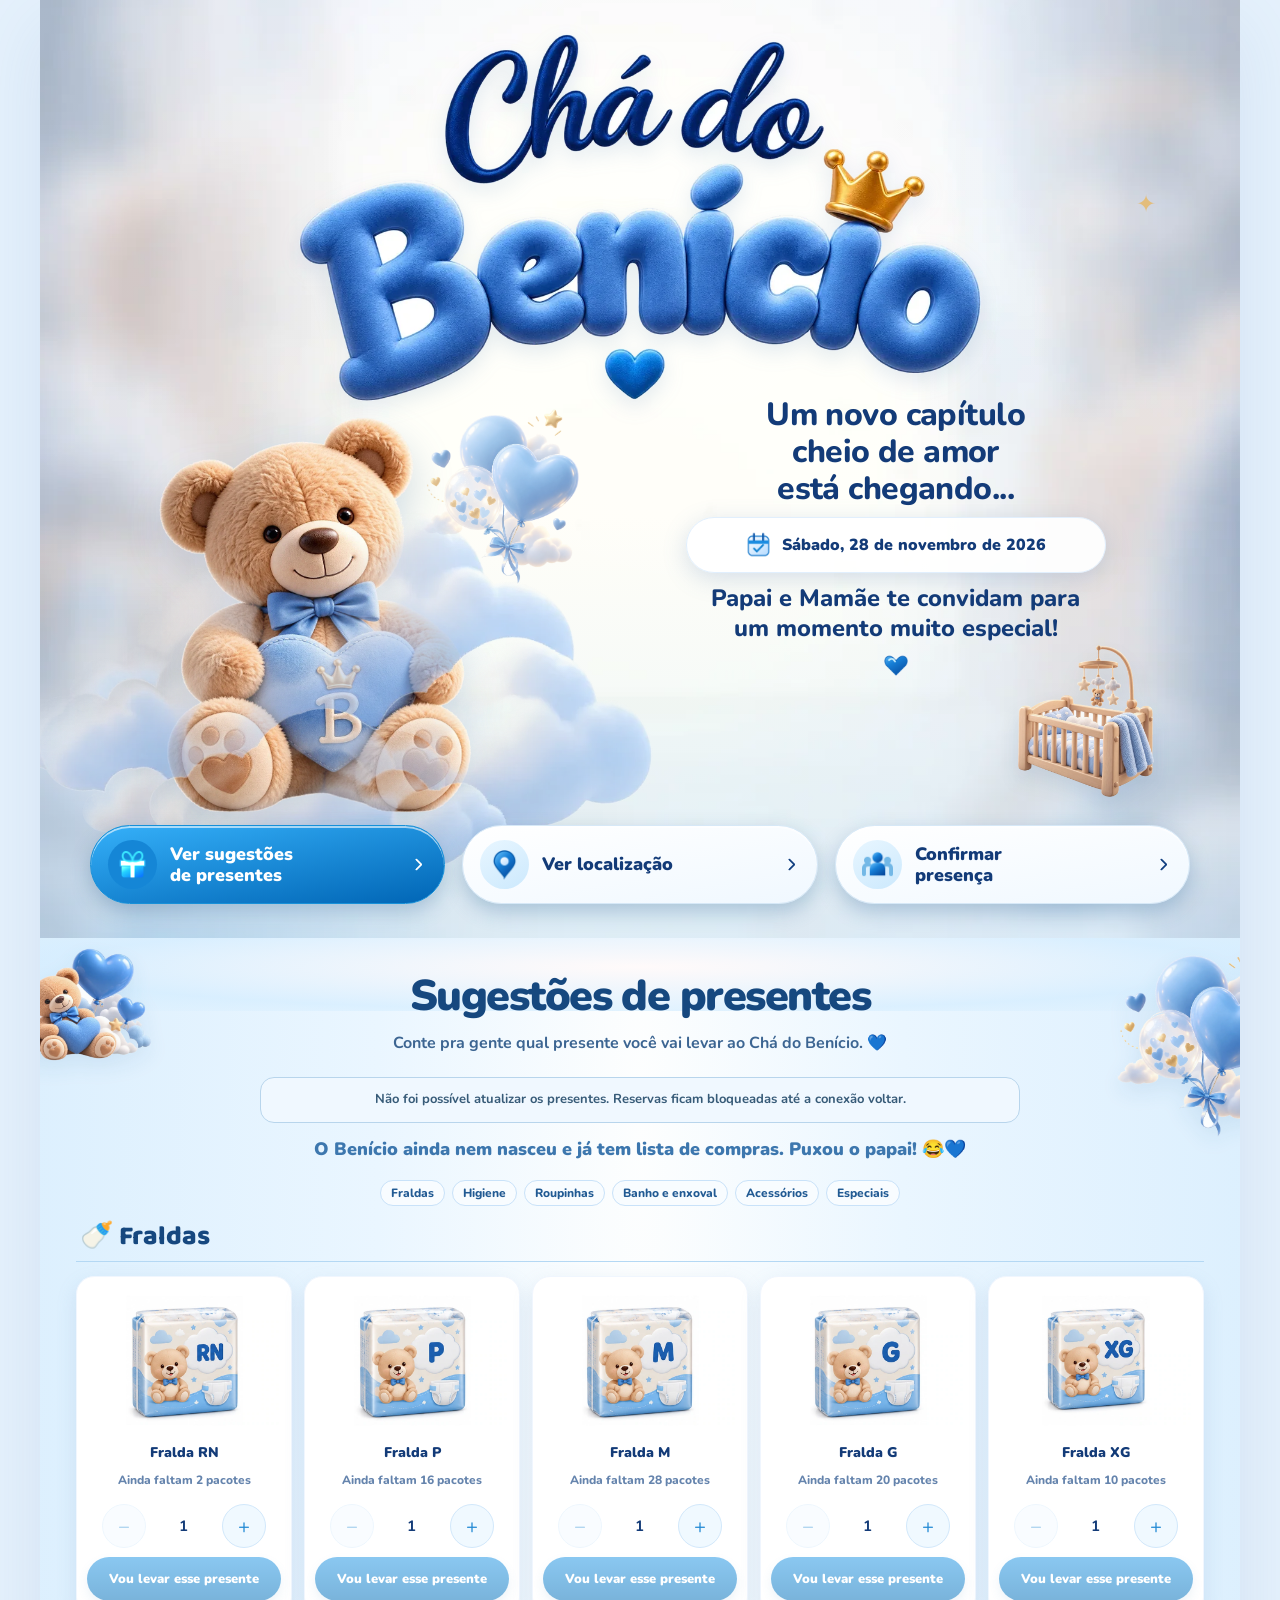
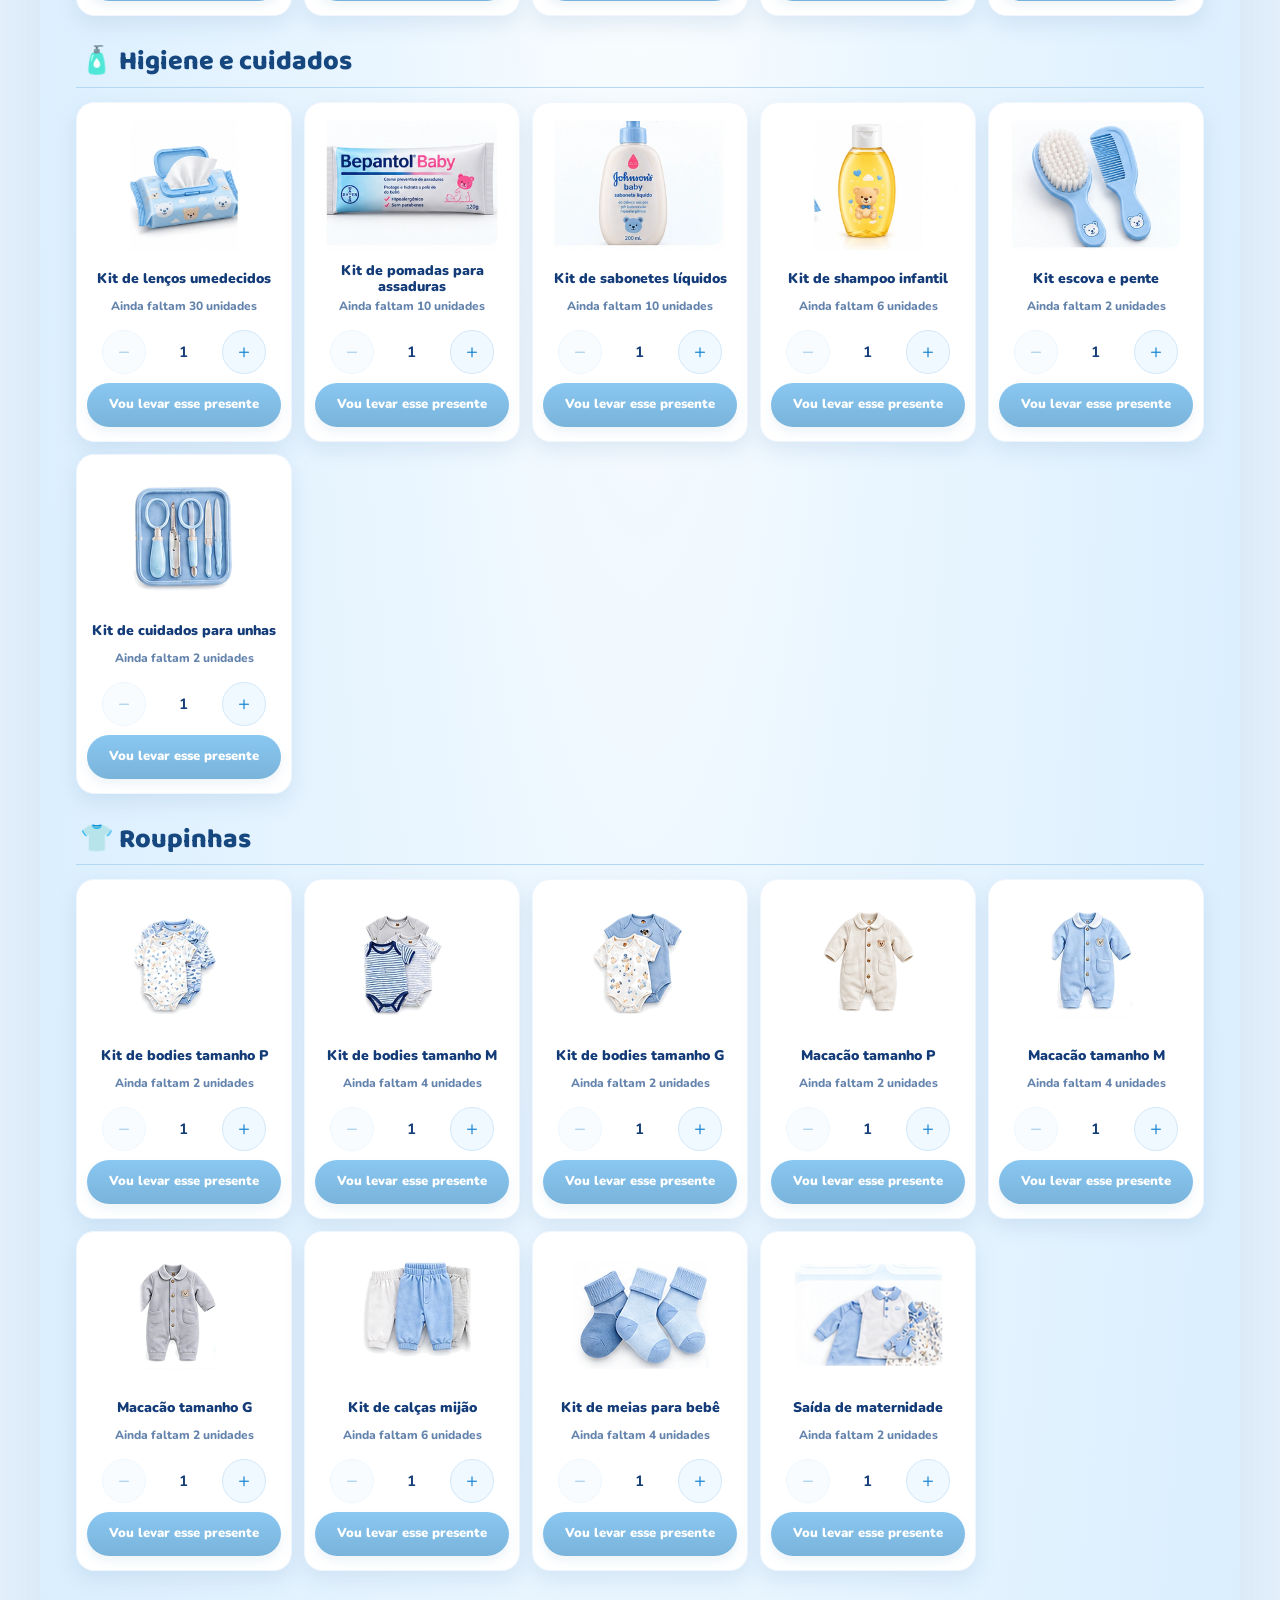
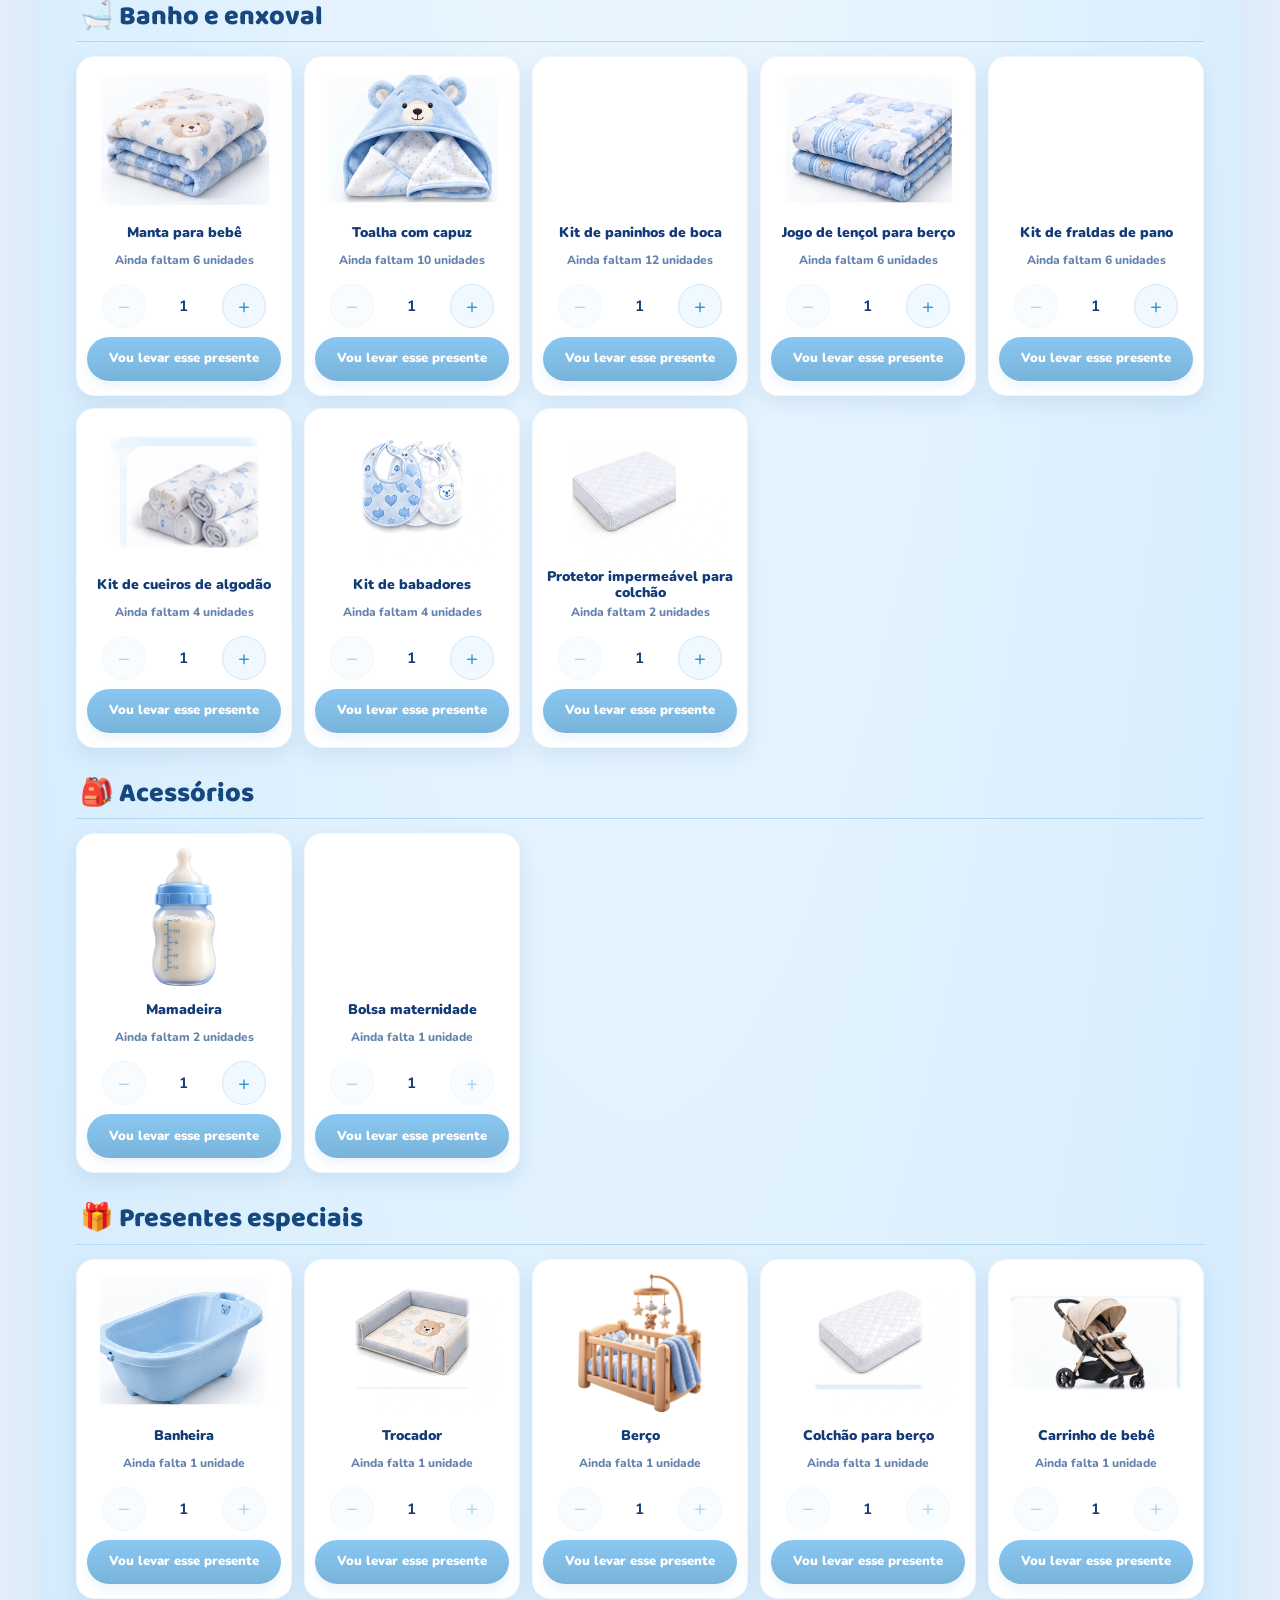
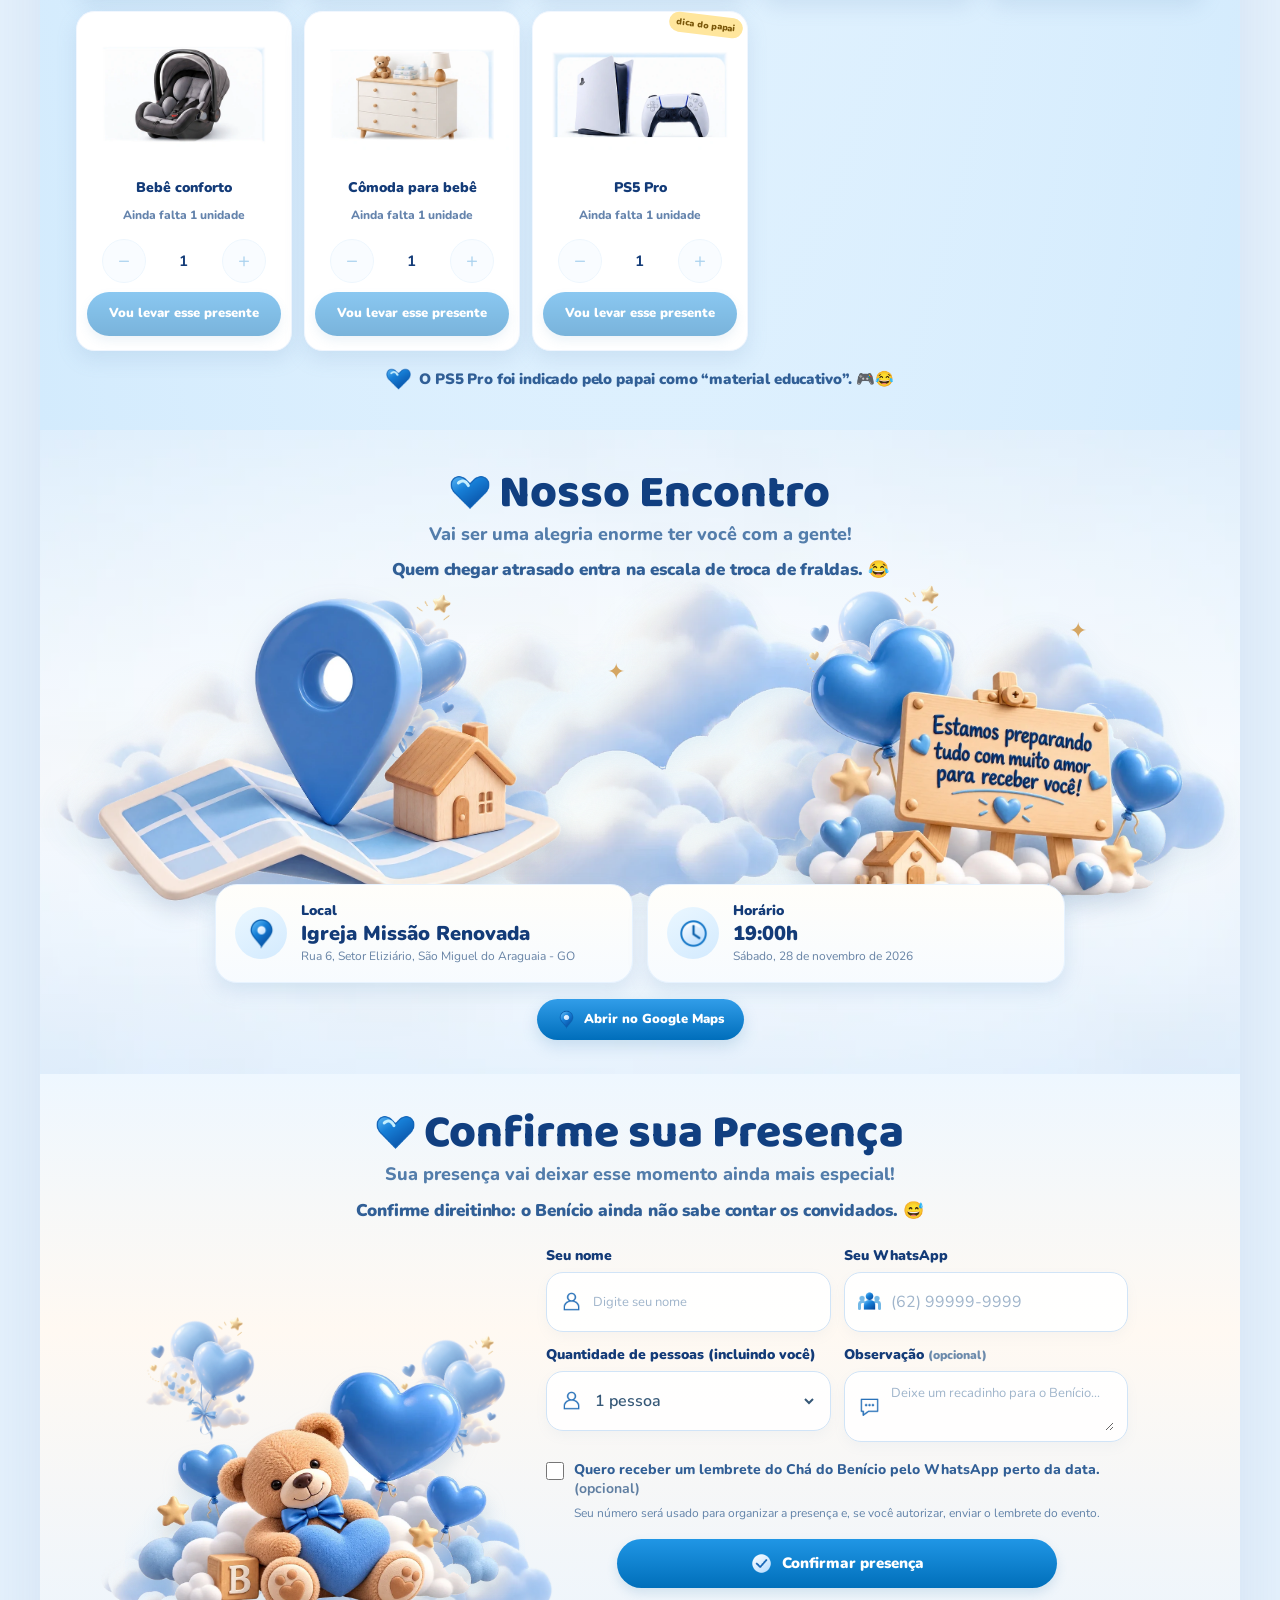
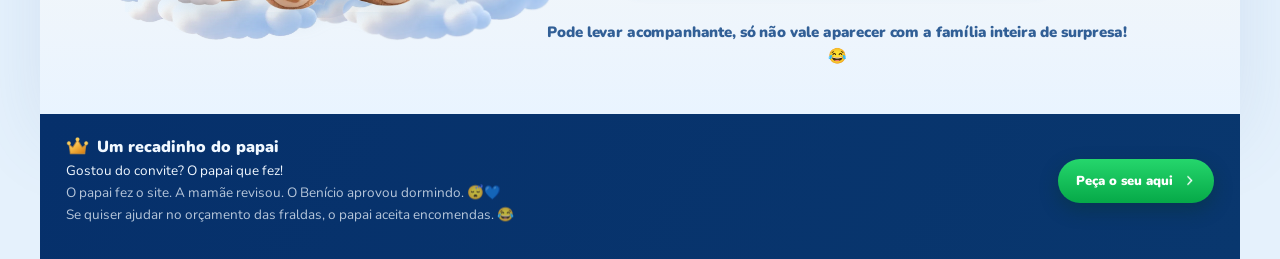
==== commit 76a48387: "Add files via upload" ====
--- a/index.html
+++ b/index.html
@@ -21,10 +21,10 @@
  <link rel="preconnect" href="https://fonts.gstatic.com" crossorigin>
  <link href="https://fonts.googleapis.com/css2?family=Nunito:wght@400;600;700;800;900&family=Baloo+2:wght@400;500;600;700;800&display=swap" rel="stylesheet">
  <link rel="preload" as="image" href="assets/title-benicio.webp" fetchpriority="high">
- <link rel="stylesheet" href="styles.css?v=12.7.1">
- <link rel="stylesheet" href="mobile.css?v=12.7">
+ <link rel="stylesheet" href="styles.css?v=12.9">
+ <link rel="stylesheet" href="mobile.css?v=12.9">
  <script src="config.js?v=12.1" defer></script>
- <script src="app.js?v=12.6" defer></script>
+ <script src="app.js?v=12.9" defer></script>
 </head>
 <body>
 <!-- Os ícones foram desenhados no mesmo estilo azul da referência, sem emojis do sistema. -->
@@ -60,7 +60,7 @@
   <img class="gift-decor gift-decor-right" loading="lazy" decoding="async" src="assets/balloons-hearts.webp" alt="" aria-hidden="true">
   <div class="gift-heading">
     <h2 class="gift-heading-title">Sugestões de presentes</h2>
-    <p class="gift-heading-subtitle">Escolha um presente e ajude a preparar a chegada do Benício! <span aria-hidden="true">💙</span></p>
+    <p class="gift-heading-subtitle">Conte pra gente qual presente você vai levar ao Chá do Benício. <span aria-hidden="true">💙</span></p>
   </div>
   <p id="connectionStatus" class="connection-status" role="status" aria-live="polite" hidden></p>
   <p class="gift-fun-intro">O Benício ainda nem nasceu e já tem lista de compras. Puxou o papai! 😂💙</p>
@@ -124,11 +124,11 @@
 
 <dialog id="giftModal" class="gift-dialog" aria-labelledby="giftModalTitle">
  <form id="giftForm" class="gift-modal-form"><button id="closeGiftModal" class="modal-close" type="button" aria-label="Fechar">×</button>
- <div class="gift-modal-head"><img id="giftModalImage" class="gift-modal-image" src="assets/gifts/fraldas-rn.webp" alt=""><div><p class="modal-kicker">PRESENTE COM CARINHO</p><h2 id="giftModalTitle">Reservar presente</h2><p id="giftModalDescription">Um carinho para o Benício.</p></div></div>
+ <div class="gift-modal-head"><img id="giftModalImage" class="gift-modal-image" src="assets/gifts/fraldas-rn.webp" alt=""><div><p class="modal-kicker">PRESENTE COM CARINHO</p><h2 id="giftModalTitle">Confirmar minha escolha</h2><p id="giftModalDescription">Um carinho para o Benício.</p></div></div>
  <label for="giftGuestName">Seu nome</label><input id="giftGuestName" name="giftGuestName" maxlength="80" autocomplete="name" placeholder="Quem está presenteando?" required>
- <label for="giftQuantity">Quantidade</label><select id="giftQuantity" name="giftQuantity"></select>
- <p class="modal-note">Ao confirmar, esta quantidade ficará indisponível para os outros convidados.</p>
- <button id="giftSubmit" class="submit-button modal-submit" type="submit"><img src="assets/ui/icon-87134f8f9592.png" class="icon" alt="" aria-hidden="true"> Reservar presente</button><p id="giftFeedback" class="form-feedback" role="status" aria-live="polite"></p>
+ <label for="giftQuantity">Quantidade que vou levar</label><select id="giftQuantity" name="giftQuantity"></select>
+ <p class="modal-note">Escolha aqui e leve o presente no dia do chá. Não há pagamento pelo site.</p>
+ <button id="giftSubmit" class="submit-button modal-submit" type="submit"><img src="assets/ui/icon-87134f8f9592.png" class="icon" alt="" aria-hidden="true"> Confirmar minha escolha</button><p id="giftFeedback" class="form-feedback" role="status" aria-live="polite"></p>
  </form>
 </dialog>
 <div id="toast" class="toast" role="status" aria-live="polite"></div>
--- a/styles.css
+++ b/styles.css
@@ -272,3 +272,12 @@
 .gift-category-heading{scroll-margin-top:16px}
 .gift-no-stock{display:flex;align-items:center;justify-content:center;min-height:28px;margin:7px 0 9px;color:#687f99;font-weight:800;font-size:12px}
 .gift-image-wrap{background:#fff!important}
+
+/* V12.8: linguagem de convite, sem aparência de loja virtual. */
+.reserve-button{white-space:normal;min-height:42px;padding:8px 7px;line-height:1.18;text-align:center;font-size:clamp(11px,1.02vw,13px)}
+.gift-stock{text-align:center;line-height:1.3;min-height:24px}
+
+/* V12.9: controles mais fáceis de tocar sem acrescentar mensagens na tela. */
+.qty-btn{width:44px;height:44px;flex:0 0 44px}
+.reserve-button{min-height:44px}
+.modal-close{width:44px;height:44px}
--- a/mobile.css
+++ b/mobile.css
@@ -245,3 +245,20 @@
   .gift-no-stock{min-height:28px;margin:6px 0 8px}
 }
 @media(max-width:370px){.gift-image-wrap{height:103px}}
+
+/* V12.8: leitura clara, inclusive nos cards de duas colunas. */
+@media(max-width:680px){
+ .gift-heading{gap:7px;margin-bottom:11px}
+ .gift-stock{font-size:clamp(10px,2.6vw,11px);min-height:29px}
+ .reserve-button{min-height:41px;font-size:clamp(10px,2.8vw,12px);line-height:1.14;padding:7px 5px}
+}
+
+/* V12.9: área de toque legível para convidados no celular. */
+@media(max-width:680px){
+ .qty-btn{width:44px;height:44px;flex:0 0 44px}
+ .reserve-button{min-height:44px}
+ .gift-card h3{font-size:clamp(13px,3.4vw,14px)}
+ .gift-stock{font-size:clamp(11px,2.9vw,12px)}
+ .gift-heading-subtitle{font-size:14px}
+ .gift-fun-intro{font-size:14px}
+}
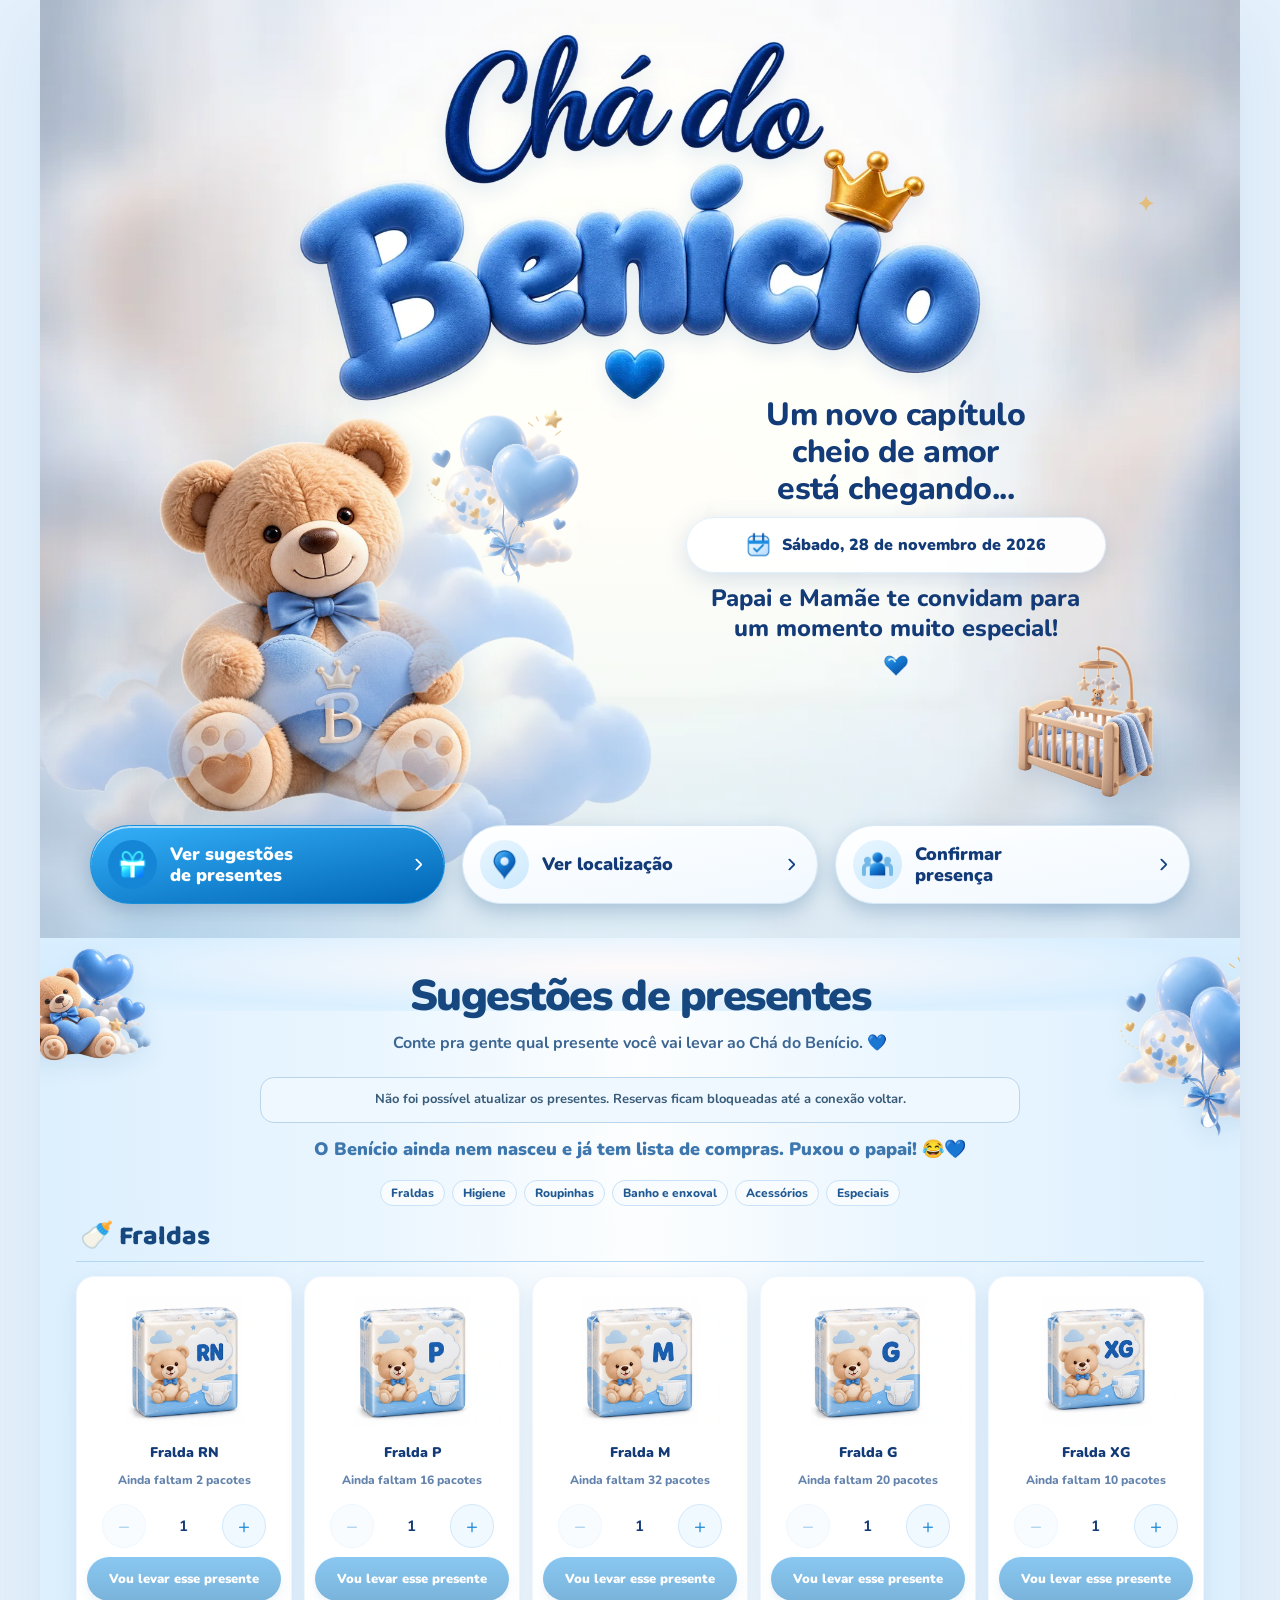
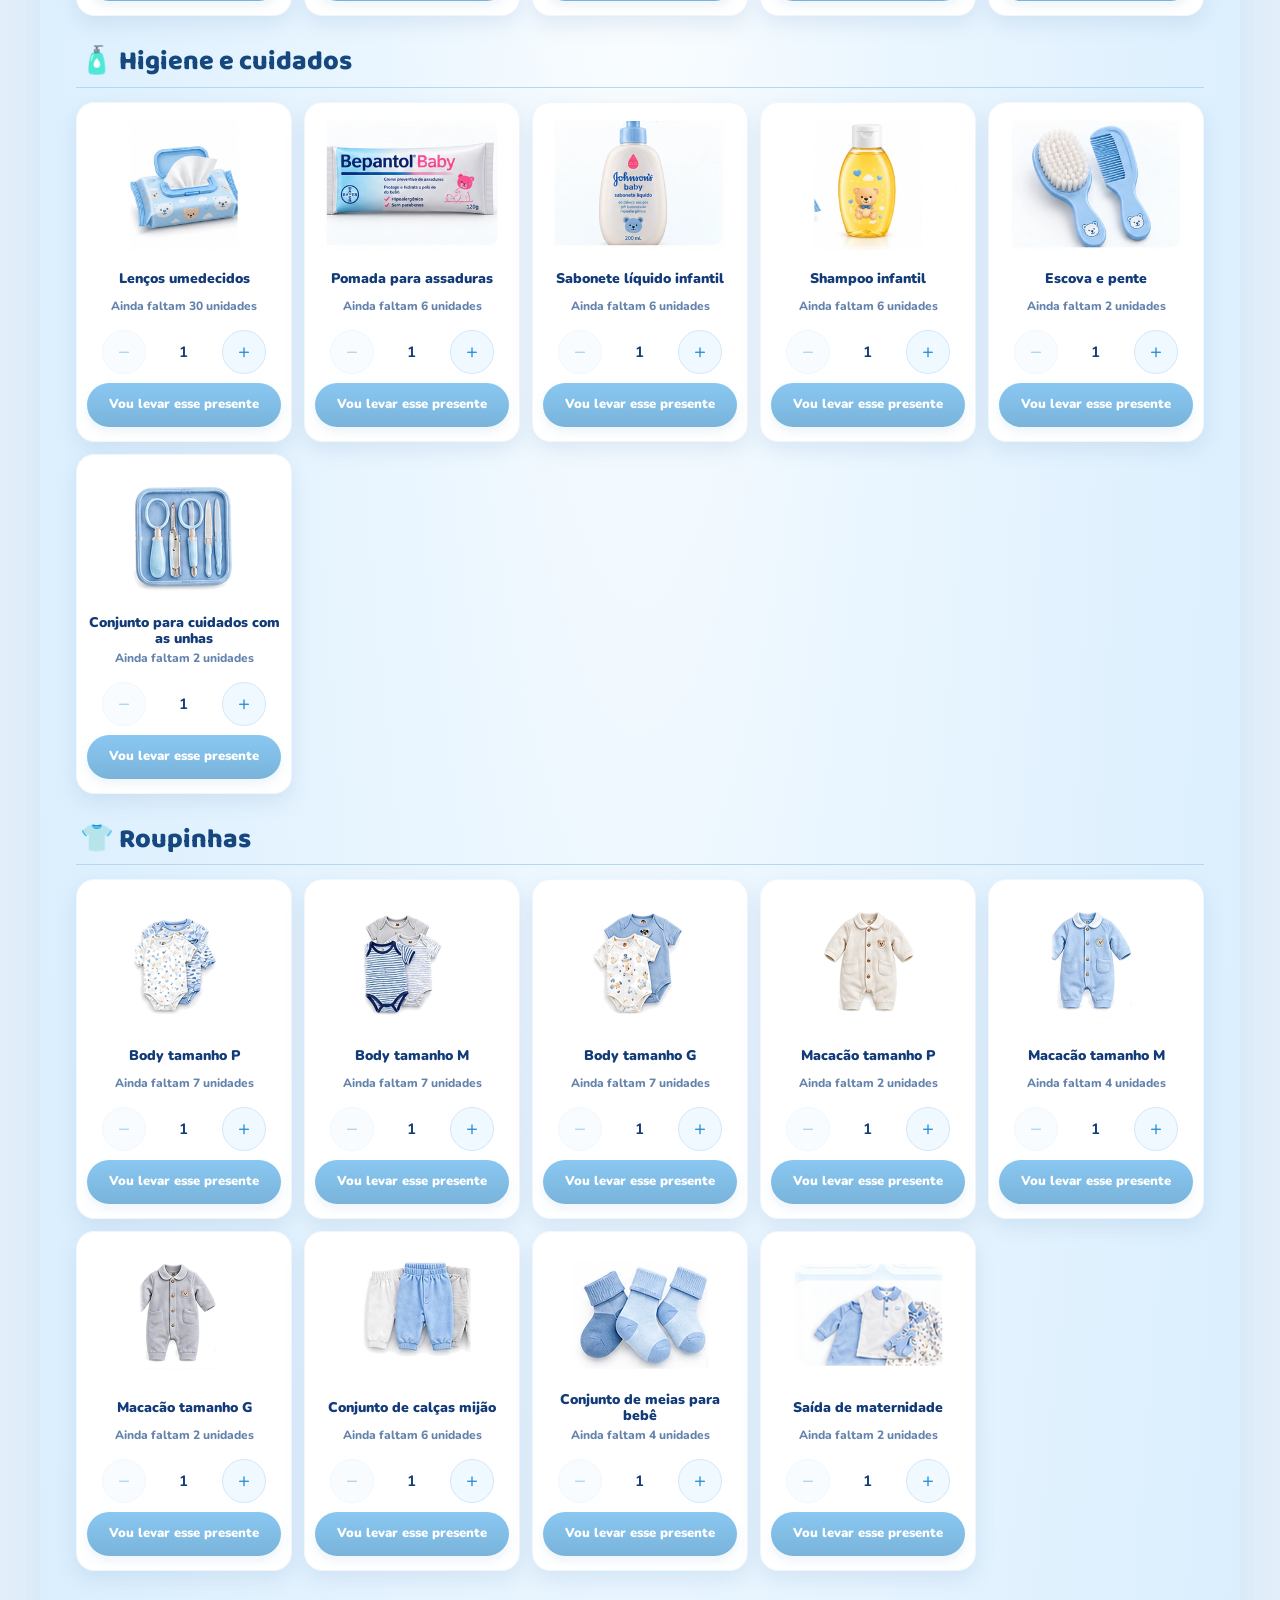
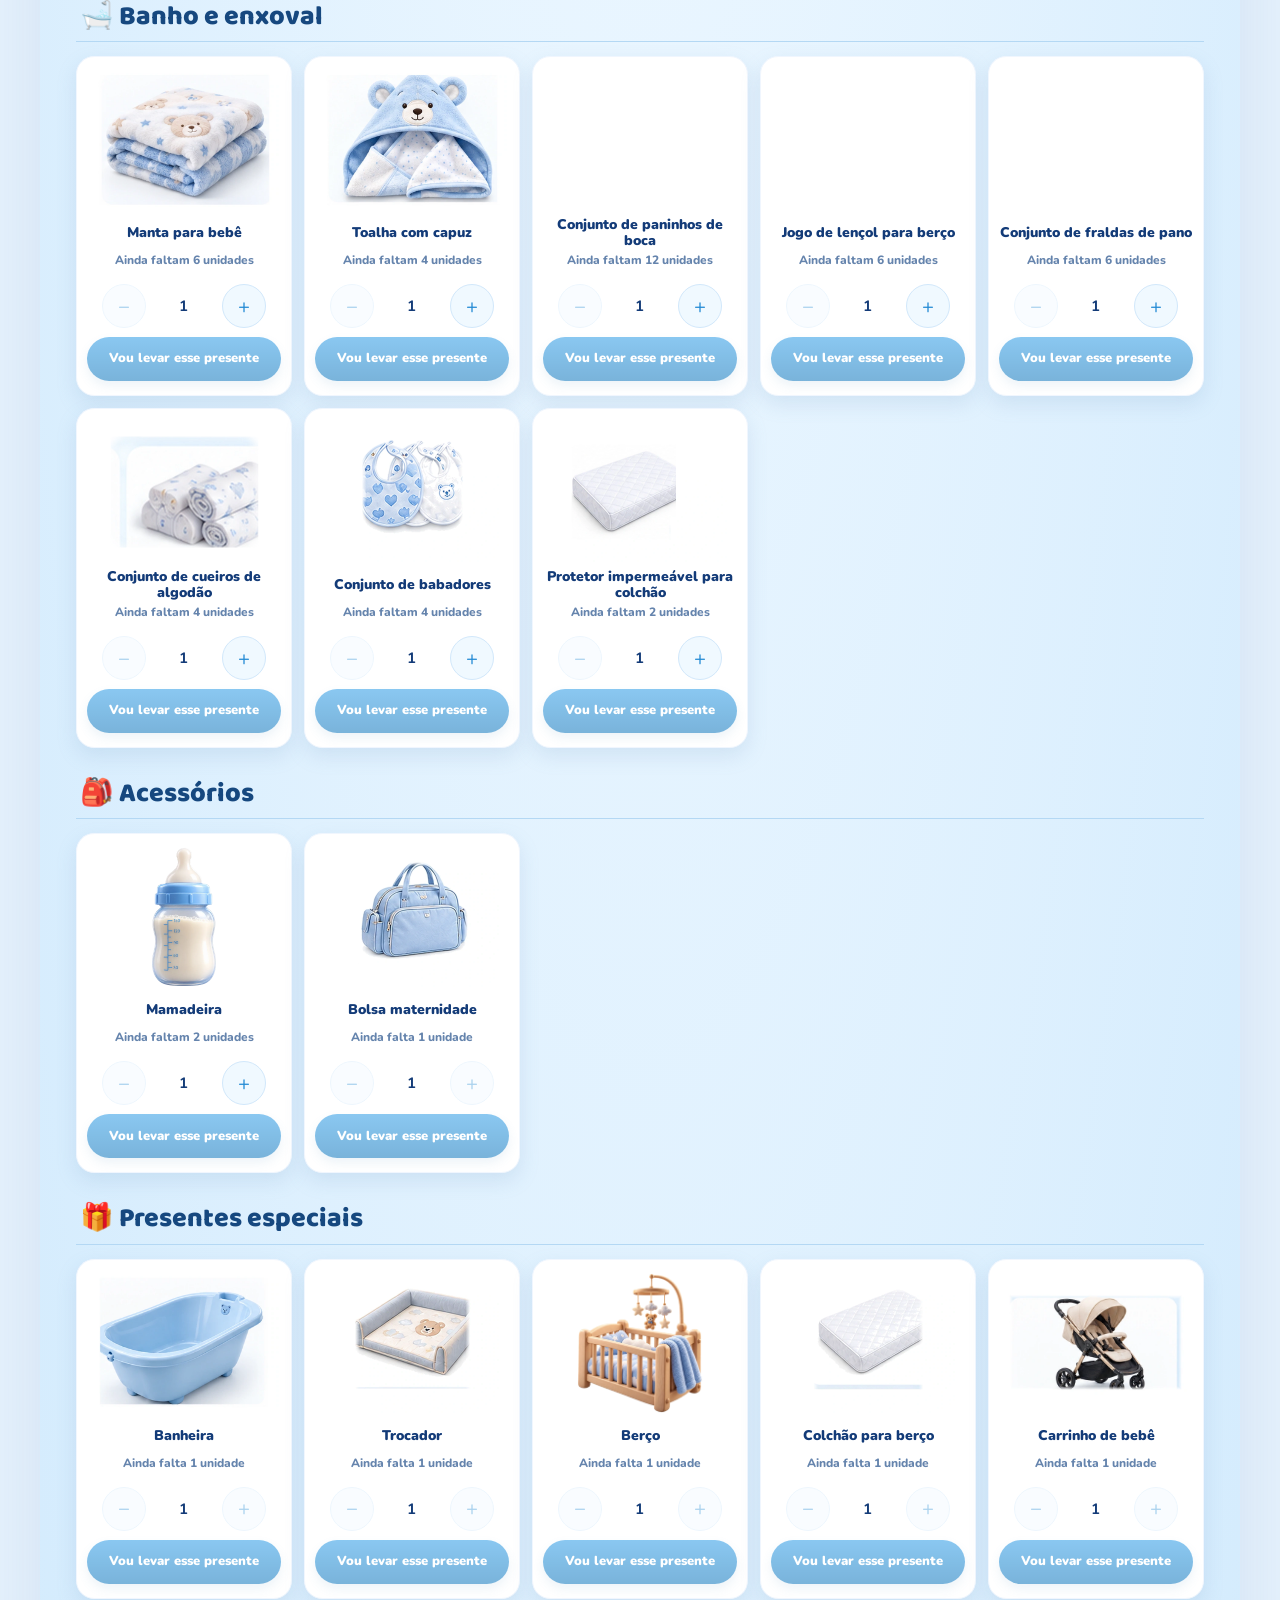
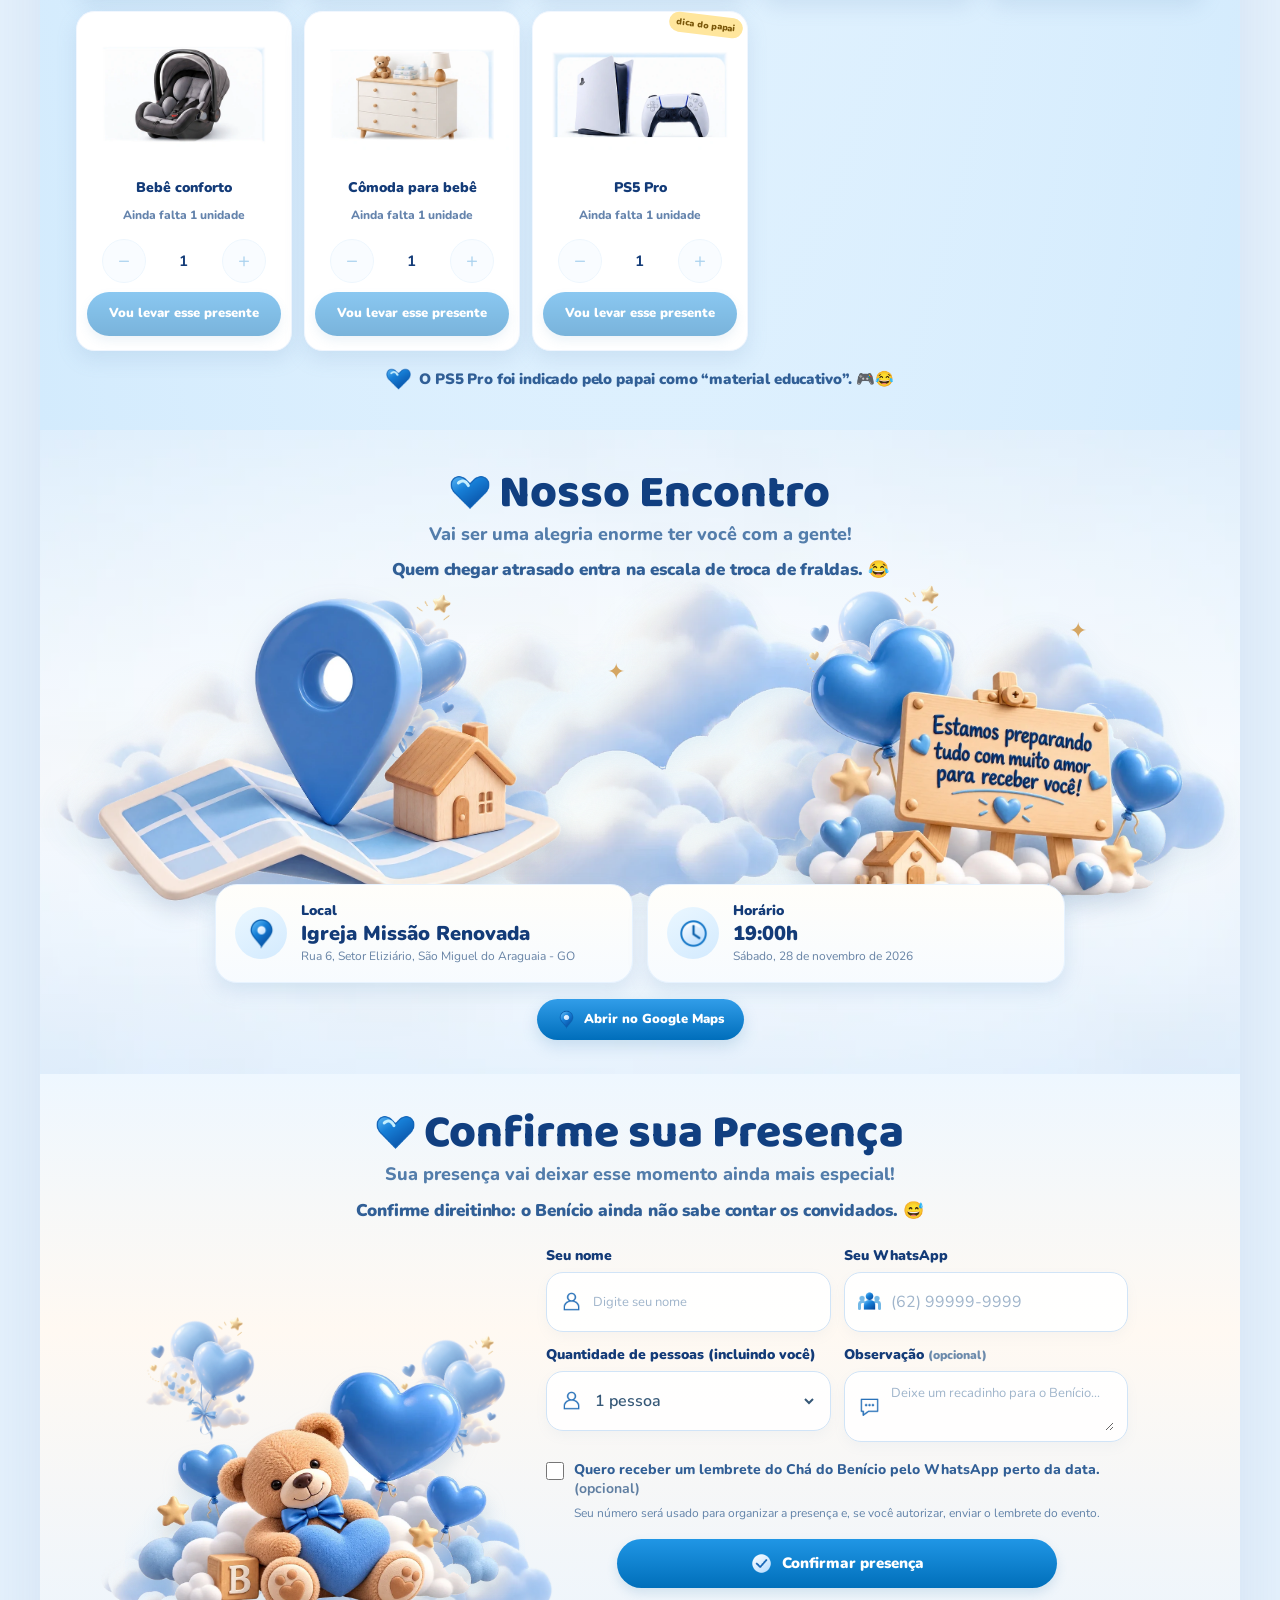
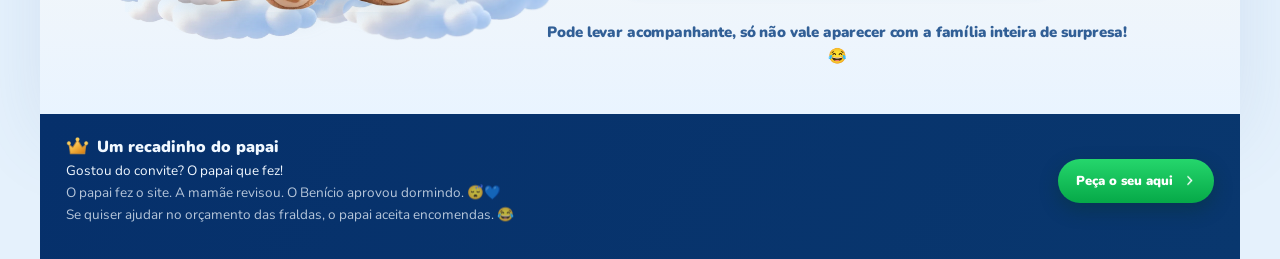
==== commit e3d6088b: "Add files via upload" ====
--- a/index.html
+++ b/index.html
@@ -24,7 +24,7 @@
  <link rel="stylesheet" href="styles.css?v=12.9">
  <link rel="stylesheet" href="mobile.css?v=12.9">
  <script src="config.js?v=12.1" defer></script>
- <script src="app.js?v=12.9" defer></script>
+ <script src="app.js?v=12.9.4" defer></script>
 </head>
 <body>
 <!-- Os ícones foram desenhados no mesmo estilo azul da referência, sem emojis do sistema. -->
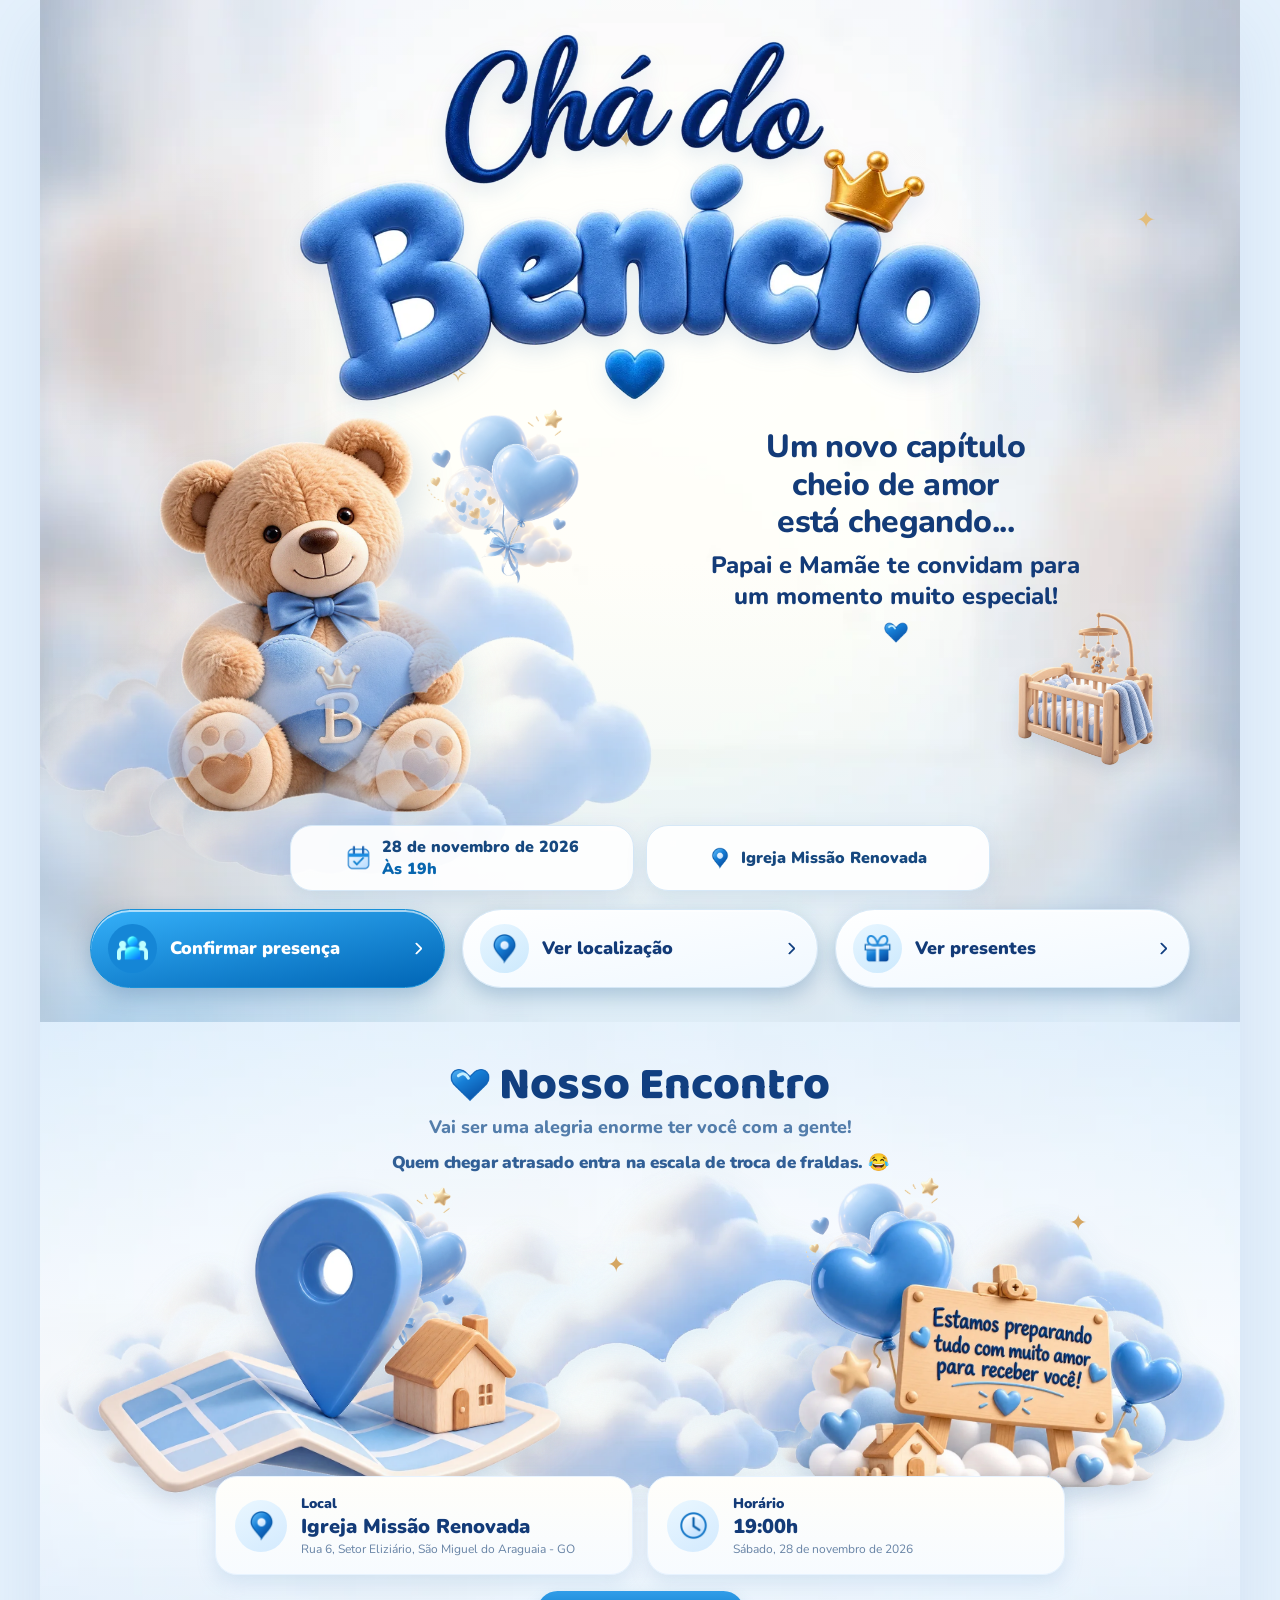
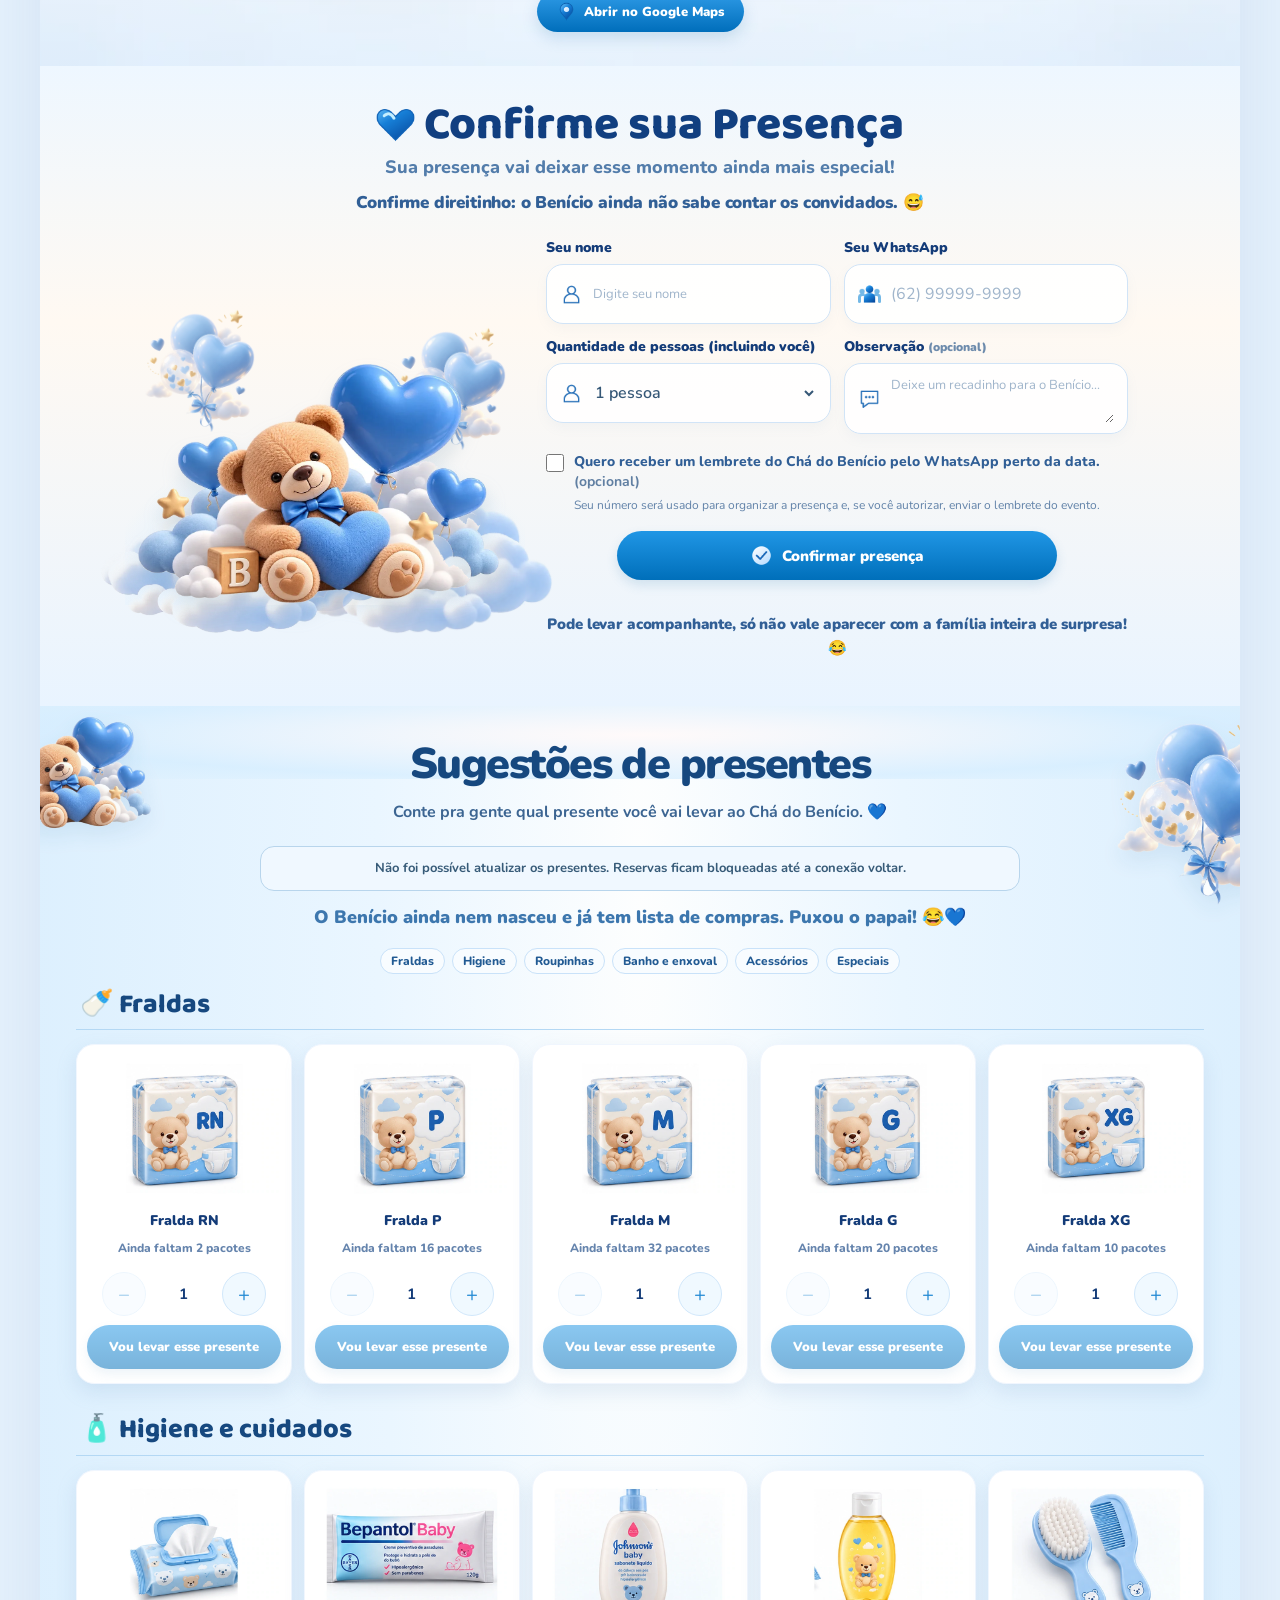
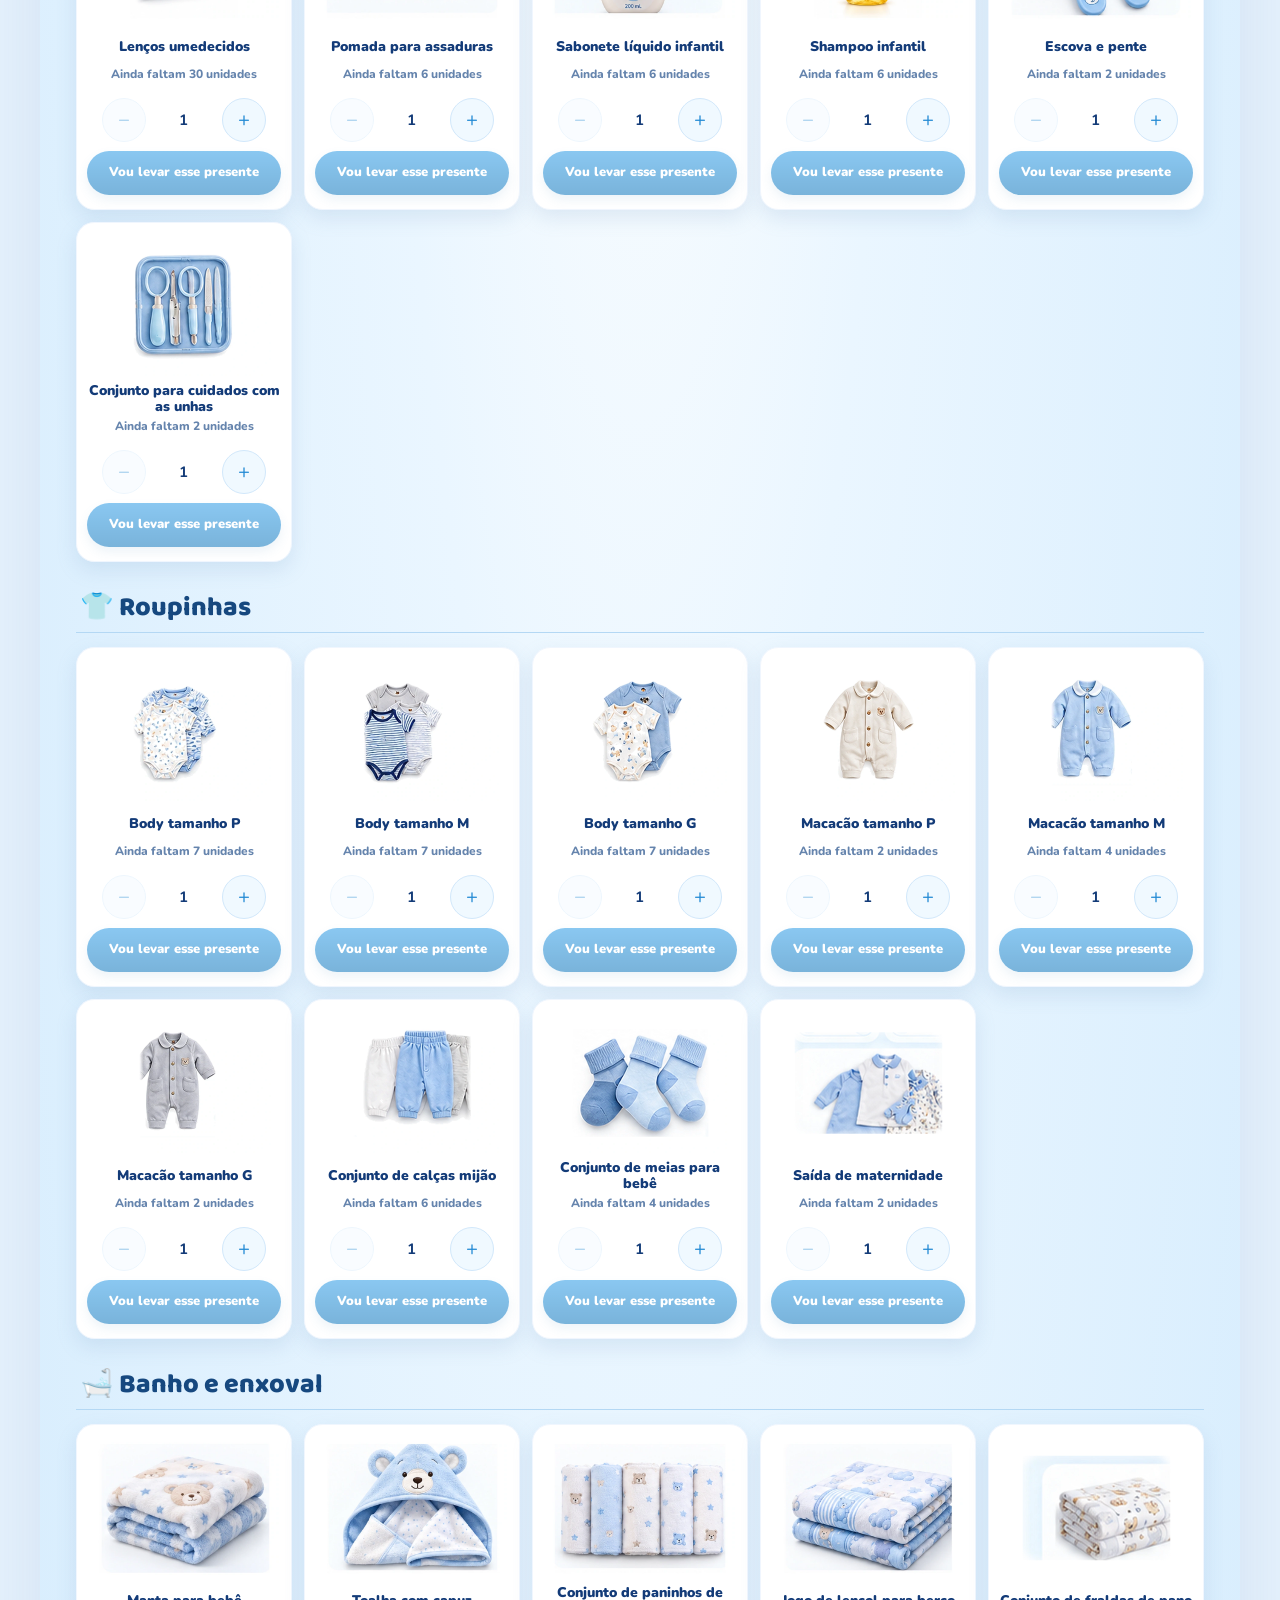
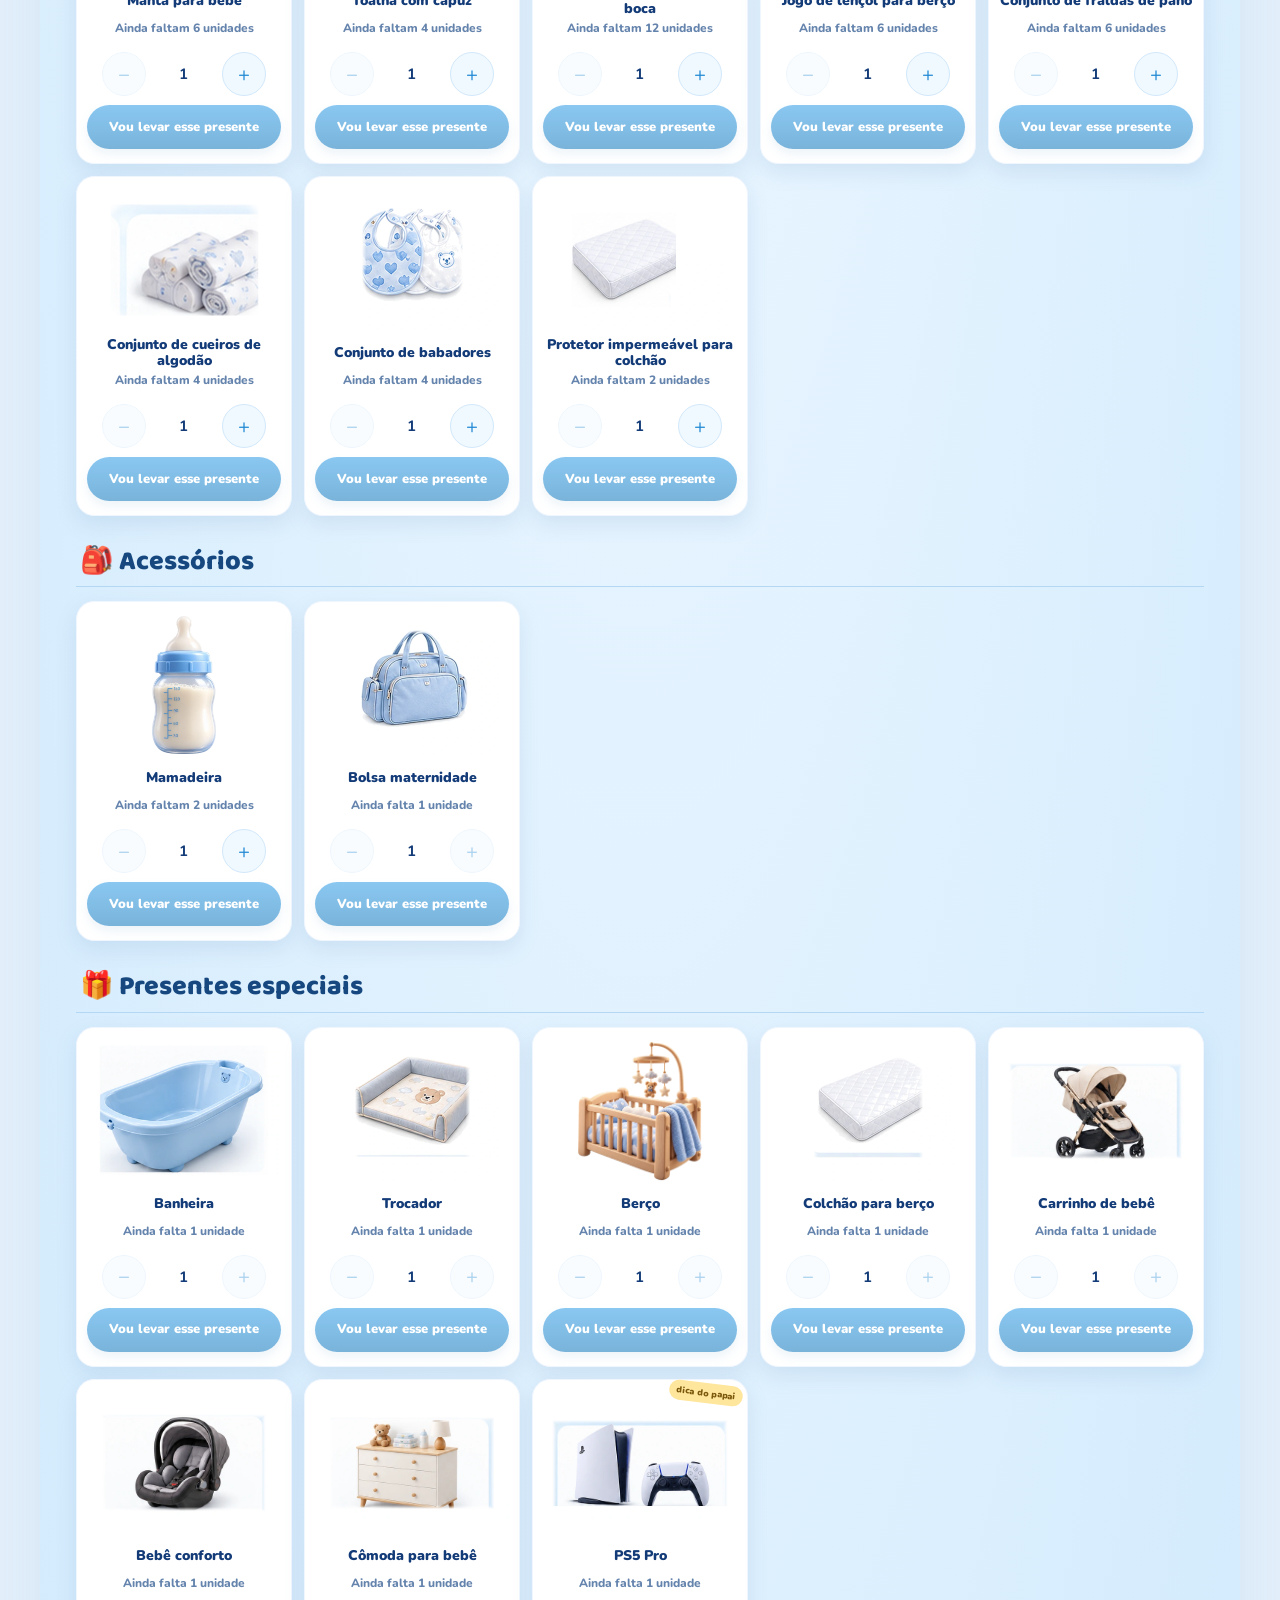
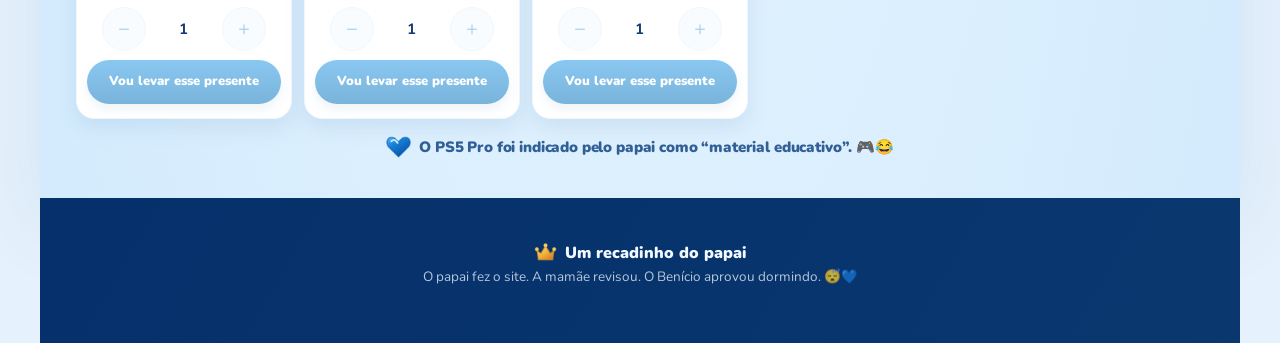
==== commit c49b611e: "Add files via upload" ====
--- a/index.html
+++ b/index.html
@@ -4,11 +4,11 @@
  <meta charset="utf-8">
  <meta name="viewport" content="width=device-width, initial-scale=1, viewport-fit=cover">
  <meta name="theme-color" content="#dcedfb">
- <meta name="description" content="Chá do Benício: dia 28 de novembro de 2026, às 19h, na Igreja Missão Renovada. Escolha um presente e confirme presença.">
+ <meta name="description" content="Você está convidado para o Chá do Benício! Confira a data, o local e confirme sua presença.">
  <meta property="og:type" content="website">
  <meta property="og:url" content="https://benicio-silk.vercel.app/">
  <meta property="og:title" content="Chá do Benício | Seu convite">
- <meta property="og:description" content="Você está convidado! Toque para abrir o convite e confirmar sua presença.">
+ <meta property="og:description" content="Um convite especial para você: confira quando e onde será o Chá do Benício e confirme sua presença.">
  <meta property="og:image" content="https://benicio-silk.vercel.app/assets/previa-whatsapp.jpg">
  <meta property="og:image:secure_url" content="https://benicio-silk.vercel.app/assets/previa-whatsapp.jpg">
  <meta property="og:image:type" content="image/jpeg">
@@ -21,10 +21,10 @@
  <link rel="preconnect" href="https://fonts.gstatic.com" crossorigin>
  <link href="https://fonts.googleapis.com/css2?family=Nunito:wght@400;600;700;800;900&family=Baloo+2:wght@400;500;600;700;800&display=swap" rel="stylesheet">
  <link rel="preload" as="image" href="assets/title-benicio.webp" fetchpriority="high">
- <link rel="stylesheet" href="styles.css?v=12.9">
- <link rel="stylesheet" href="mobile.css?v=12.9">
+ <link rel="stylesheet" href="styles.css?v=13.0">
+ <link rel="stylesheet" href="mobile.css?v=13.0">
  <script src="config.js?v=12.1" defer></script>
- <script src="app.js?v=12.9.4" defer></script>
+ <script src="app.js?v=13.0" defer></script>
 </head>
 <body>
 <!-- Os ícones foram desenhados no mesmo estilo azul da referência, sem emojis do sistema. -->
@@ -43,30 +43,19 @@
     <div class="hero-copy">
       <p class="hero-tagline">Um novo capítulo<br>cheio de amor<br>está chegando...</p>
       <img class="hero-crib" src="assets/crib.webp" alt="">
-      <div class="hero-date"><img src="assets/ui/icon-b7faadad6085.png" class="icon" alt="" aria-hidden="true"><span id="heroDateText">Sábado, 28 de novembro de 2026</span></div>
       <p class="hero-invite">Papai e Mamãe te convidam para<br>um momento muito especial!</p>
       <img src="assets/ui/icon-5e6a21ca15ba.png" class="icon hero-love" alt="" aria-hidden="true">
     </div>
   </div>
+  <div class="hero-facts" aria-label="Data, horário e local do Chá do Benício">
+    <div class="hero-date"><img src="assets/ui/icon-b7faadad6085.png" class="icon" alt="" aria-hidden="true"><span class="hero-when"><span id="heroDateText">28 de novembro de 2026</span><span class="hero-hour" id="heroTimeText">Às 19h</span></span></div>
+    <p class="hero-place"><img src="assets/ui/icon-dde572298f23.png" class="icon" alt="" aria-hidden="true"><span id="heroPlaceText">Igreja Missão Renovada</span></p>
+  </div>
   <nav class="hero-actions" aria-label="Navegação do convite">
-    <a class="action-button primary" href="#presentes"><span class="action-icon"><img src="assets/ui/icon-87134f8f9592.png" class="icon" alt="" aria-hidden="true"></span><span>Ver sugestões<br>de presentes</span><img src="assets/ui/icon-0e848369ec2d.png" class="chevron" alt="" aria-hidden="true"></a>
+    <a class="action-button primary" href="#presenca"><span class="action-icon"><img src="assets/ui/icon-6ae59b2dab16.png" class="icon" alt="" aria-hidden="true"></span><span>Confirmar presença</span><img src="assets/ui/icon-0e848369ec2d.png" class="chevron" alt="" aria-hidden="true"></a>
     <a class="action-button" id="mapsTopButton" href="#encontro"><span class="action-icon"><img src="assets/ui/icon-dde572298f23.png" class="icon" alt="" aria-hidden="true"></span><span>Ver localização</span><img src="assets/ui/icon-0e848369ec2d.png" class="chevron" alt="" aria-hidden="true"></a>
-    <a class="action-button" href="#presenca"><span class="action-icon"><img src="assets/ui/icon-6ae59b2dab16.png" class="icon" alt="" aria-hidden="true"></span><span>Confirmar<br>presença</span><img src="assets/ui/icon-0e848369ec2d.png" class="chevron" alt="" aria-hidden="true"></a>
+    <a class="action-button" href="#presentes"><span class="action-icon"><img src="assets/ui/icon-87134f8f9592.png" class="icon" alt="" aria-hidden="true"></span><span>Ver presentes</span><img src="assets/ui/icon-0e848369ec2d.png" class="chevron" alt="" aria-hidden="true"></a>
   </nav>
- </section>
-
- <section id="presentes" class="gift-section scene-fade section-panel">
-  <img class="gift-decor gift-decor-left" loading="lazy" decoding="async" src="assets/bear-cloud-heart.webp" alt="" aria-hidden="true">
-  <img class="gift-decor gift-decor-right" loading="lazy" decoding="async" src="assets/balloons-hearts.webp" alt="" aria-hidden="true">
-  <div class="gift-heading">
-    <h2 class="gift-heading-title">Sugestões de presentes</h2>
-    <p class="gift-heading-subtitle">Conte pra gente qual presente você vai levar ao Chá do Benício. <span aria-hidden="true">💙</span></p>
-  </div>
-  <p id="connectionStatus" class="connection-status" role="status" aria-live="polite" hidden></p>
-  <p class="gift-fun-intro">O Benício ainda nem nasceu e já tem lista de compras. Puxou o papai! 😂💙</p>
-  <nav class="gift-category-nav" aria-label="Ir para categoria de sugestões de presentes"><a href="#categoria-fraldas">Fraldas</a><a href="#categoria-higiene">Higiene</a><a href="#categoria-roupinhas">Roupinhas</a><a href="#categoria-banho">Banho e enxoval</a><a href="#categoria-acessorios">Acessórios</a><a href="#categoria-especiais">Especiais</a></nav>
-  <div id="giftGrid" class="gift-grid" aria-live="polite"></div>
-  <p class="gift-smallprint"><img src="assets/ui/icon-97cf0ed0b6a6.png" class="icon" alt="" aria-hidden="true"> O PS5 Pro foi indicado pelo papai como “material educativo”. 🎮😂</p>
  </section>
 
  <section id="encontro" class="meeting-section scene-fade section-panel">
@@ -118,9 +107,23 @@
    </form>
   </div>
  </section>
+
+ <section id="presentes" class="gift-section scene-fade section-panel">
+  <img class="gift-decor gift-decor-left" loading="lazy" decoding="async" src="assets/bear-cloud-heart.webp" alt="" aria-hidden="true">
+  <img class="gift-decor gift-decor-right" loading="lazy" decoding="async" src="assets/balloons-hearts.webp" alt="" aria-hidden="true">
+  <div class="gift-heading">
+    <h2 class="gift-heading-title">Sugestões de presentes</h2>
+    <p class="gift-heading-subtitle">Conte pra gente qual presente você vai levar ao Chá do Benício. <span aria-hidden="true">💙</span></p>
+  </div>
+  <p id="connectionStatus" class="connection-status" role="status" aria-live="polite" hidden></p>
+  <p class="gift-fun-intro">O Benício ainda nem nasceu e já tem lista de compras. Puxou o papai! 😂💙</p>
+  <nav class="gift-category-nav" aria-label="Ir para categoria de sugestões de presentes"><a href="#categoria-fraldas">Fraldas</a><a href="#categoria-higiene">Higiene</a><a href="#categoria-roupinhas">Roupinhas</a><a href="#categoria-banho">Banho e enxoval</a><a href="#categoria-acessorios">Acessórios</a><a href="#categoria-especiais">Especiais</a></nav>
+  <div id="giftGrid" class="gift-grid" aria-live="polite"></div>
+  <p class="gift-smallprint"><img src="assets/ui/icon-97cf0ed0b6a6.png" class="icon" alt="" aria-hidden="true"> O PS5 Pro foi indicado pelo papai como “material educativo”. 🎮😂</p>
+ </section>
 </main>
 
-<footer class="footer-bar"><div class="footer-copy"><p class="footer-title"><img src="assets/ui/icon-ad655270cd94.png" class="icon" alt="" aria-hidden="true"> Um recadinho do papai</p><p>Gostou do convite? O papai que fez!</p><p class="footer-joke">O papai fez o site. A mamãe revisou. O Benício aprovou dormindo. 😴💙<br>Se quiser ajudar no orçamento das fraldas, o papai aceita encomendas. 😂</p></div><a href="#" id="contactLink" class="whatsapp-button">Peça o seu aqui <img src="assets/ui/icon-0e848369ec2d.png" class="chevron" alt="" aria-hidden="true"></a></footer>
+<footer class="footer-bar"><div class="footer-copy"><p class="footer-title"><img src="assets/ui/icon-ad655270cd94.png" class="icon" alt="" aria-hidden="true"> Um recadinho do papai</p><p class="footer-joke">O papai fez o site. A mamãe revisou. O Benício aprovou dormindo. 😴💙</p></div></footer>
 
 <dialog id="giftModal" class="gift-dialog" aria-labelledby="giftModalTitle">
  <form id="giftForm" class="gift-modal-form"><button id="closeGiftModal" class="modal-close" type="button" aria-label="Fechar">×</button>
--- a/styles.css
+++ b/styles.css
@@ -281,3 +281,21 @@
 .qty-btn{width:44px;height:44px;flex:0 0 44px}
 .reserve-button{min-height:44px}
 .modal-close{width:44px;height:44px}
+
+/* V13: convite em primeiro lugar, sem aumentar o número de avisos. */
+.hero-when{display:flex;flex-direction:column;gap:1px;min-width:0}
+.hero-hour{font-size:1.06em;font-weight:900;color:#0866af}
+.hero-place{order:3;display:flex;align-items:center;justify-content:center;gap:6px;max-width:100%;margin:0;color:#14497e;font-size:clamp(12px,1.35vw,17px);line-height:1.3;font-weight:900}
+.hero-place .icon{width:20px;height:20px;flex:none}
+.hero-invite{order:4}.hero-love{order:5}
+.hero-copy .hero-crib{order:6}
+.footer-bar{justify-content:center;text-align:center}
+.footer-title{justify-content:center}
+
+/* V13: dados do convite legíveis sem disputar a atenção com o ursinho. */
+.hero-facts{position:relative;z-index:9;display:grid;grid-template-columns:1fr 1fr;align-items:stretch;gap:12px;max-width:700px;width:100%;margin:0 auto 18px}
+.hero-facts .hero-date,.hero-facts .hero-place{display:flex;align-items:center;justify-content:center;gap:10px;margin:0;order:initial;min-height:66px;padding:10px 14px;border:1px solid #d6e8f7;border-radius:22px;background:#ffffffec;box-shadow:0 6px 20px #567fb125;text-align:left;color:#16487f;font-size:clamp(14px,1.3vw,16px);font-weight:900;line-height:1.3}
+.hero-facts .hero-date{min-width:0}
+.hero-facts .hero-place .icon{width:22px;height:22px}
+.hero-facts .hero-when{display:flex;flex-direction:column;gap:1px}
+.hero-facts .hero-hour{font-size:1em}
--- a/mobile.css
+++ b/mobile.css
@@ -262,3 +262,21 @@
  .gift-heading-subtitle{font-size:14px}
  .gift-fun-intro{font-size:14px}
 }
+
+/* V13: dados essenciais da celebração visíveis na primeira tela. */
+@media(max-width:680px){
+ .hero-when{gap:2px}
+ .hero-hour{font-size:12px}
+ .hero-place{font-size:clamp(10.5px,2.9vw,13px);gap:4px;max-width:100%;line-height:1.25}
+ .hero-place .icon{width:16px;height:16px}
+ .hero-copy{gap:6px}
+ .action-button:first-child{font-size:clamp(13px,3.8vw,15px)}
+}
+
+@media(max-width:680px){
+ .hero-facts{gap:8px;margin:0 auto 11px;max-width:430px}
+ .hero-facts .hero-date,.hero-facts .hero-place{min-height:68px;border-radius:16px;padding:9px 10px;gap:6px;font-size:clamp(12.5px,3.45vw,14px);line-height:1.22}
+ .hero-facts .hero-date .icon,.hero-facts .hero-place .icon{width:20px;height:20px;flex:none}
+ .hero-facts .hero-hour{font-size:clamp(12.5px,3.45vw,14px)}
+}
+@media(max-width:370px){.hero-grid{min-height:284px}.hero-facts .hero-date,.hero-facts .hero-place{padding:7px 8px;gap:5px;font-size:12.5px}}
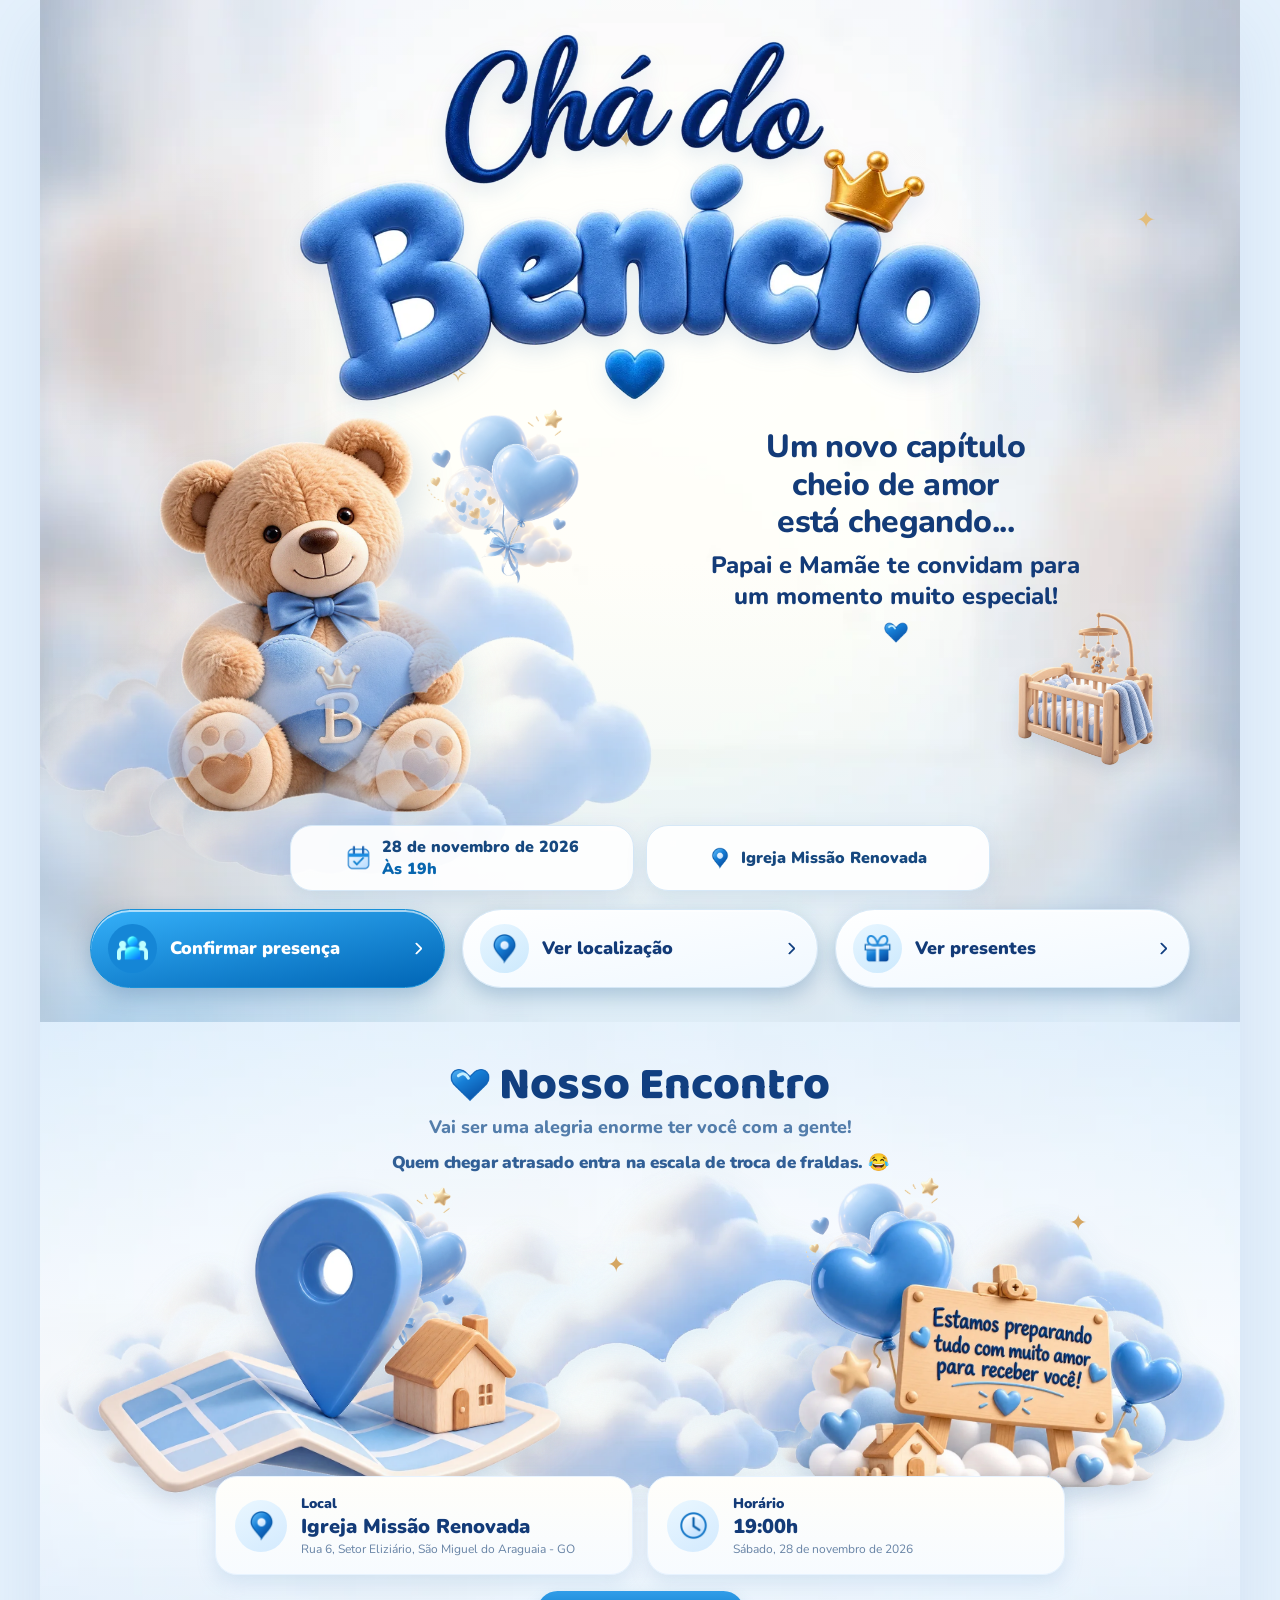
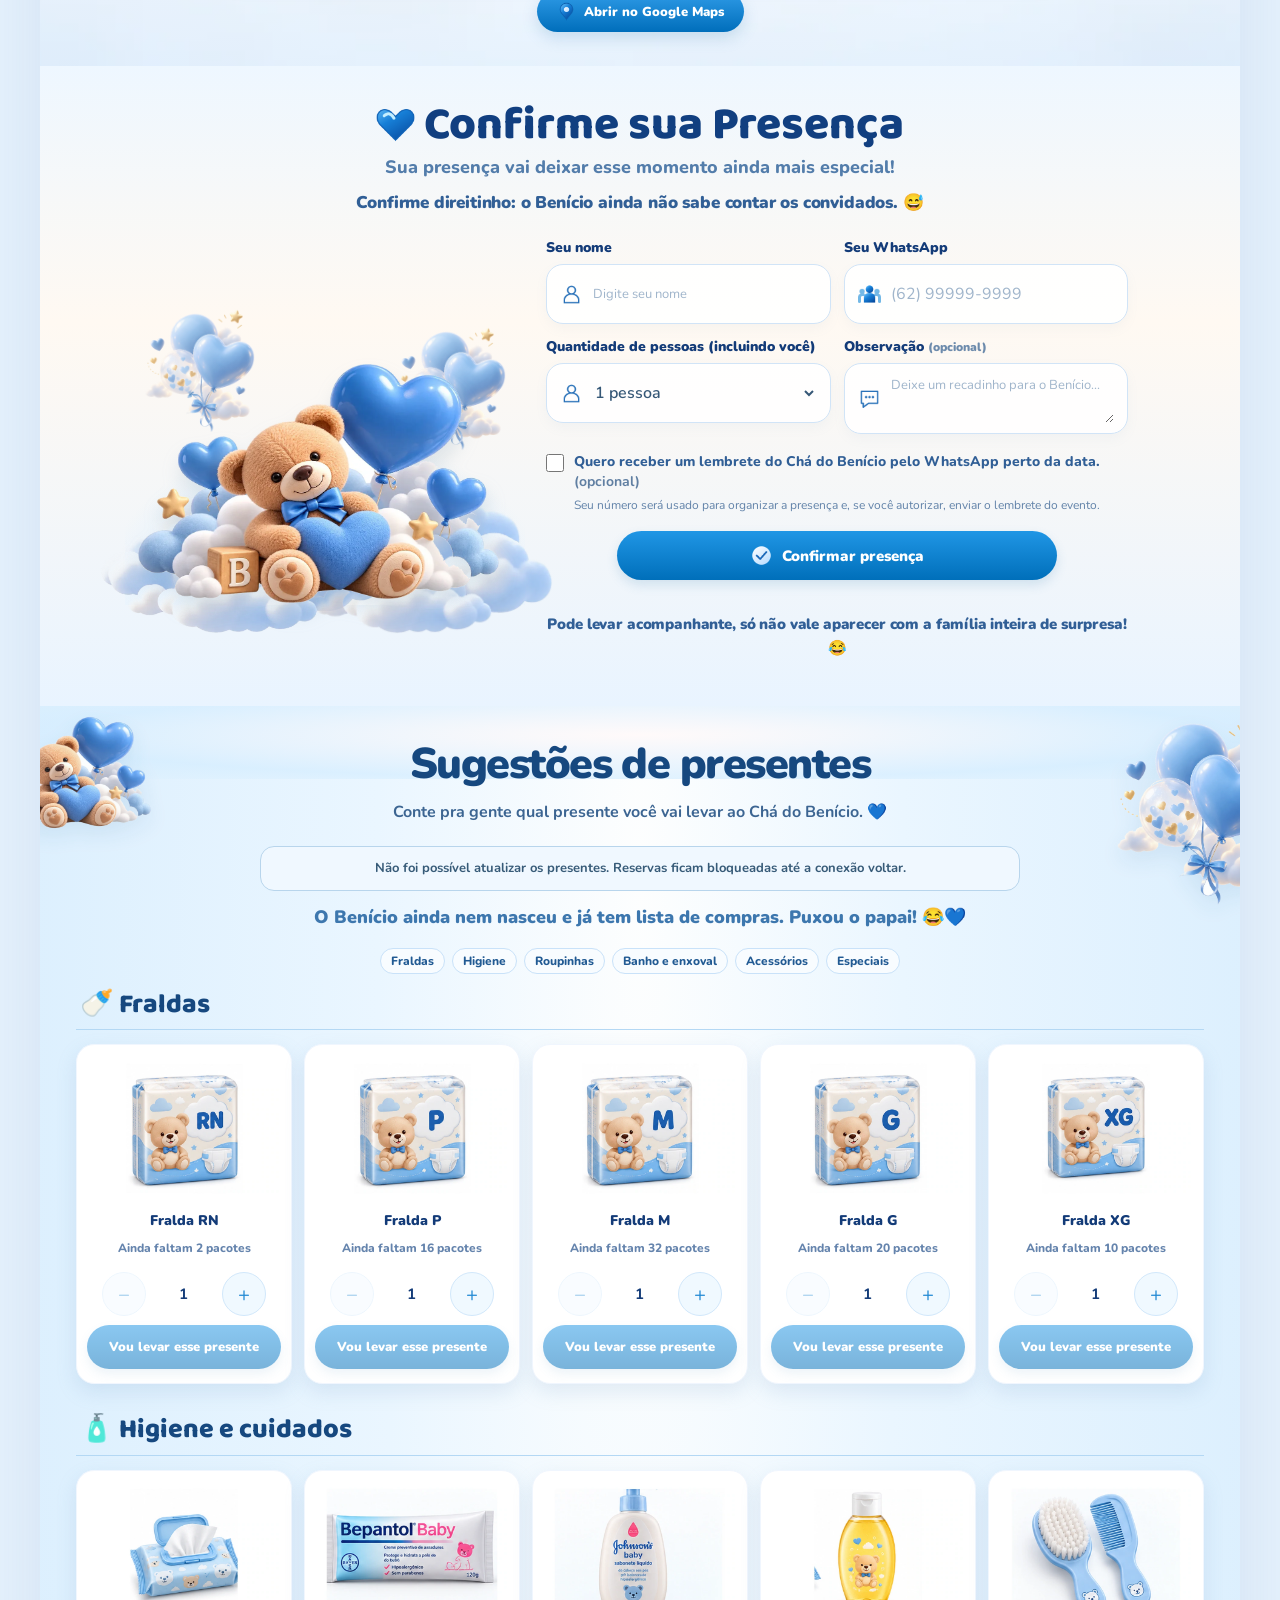
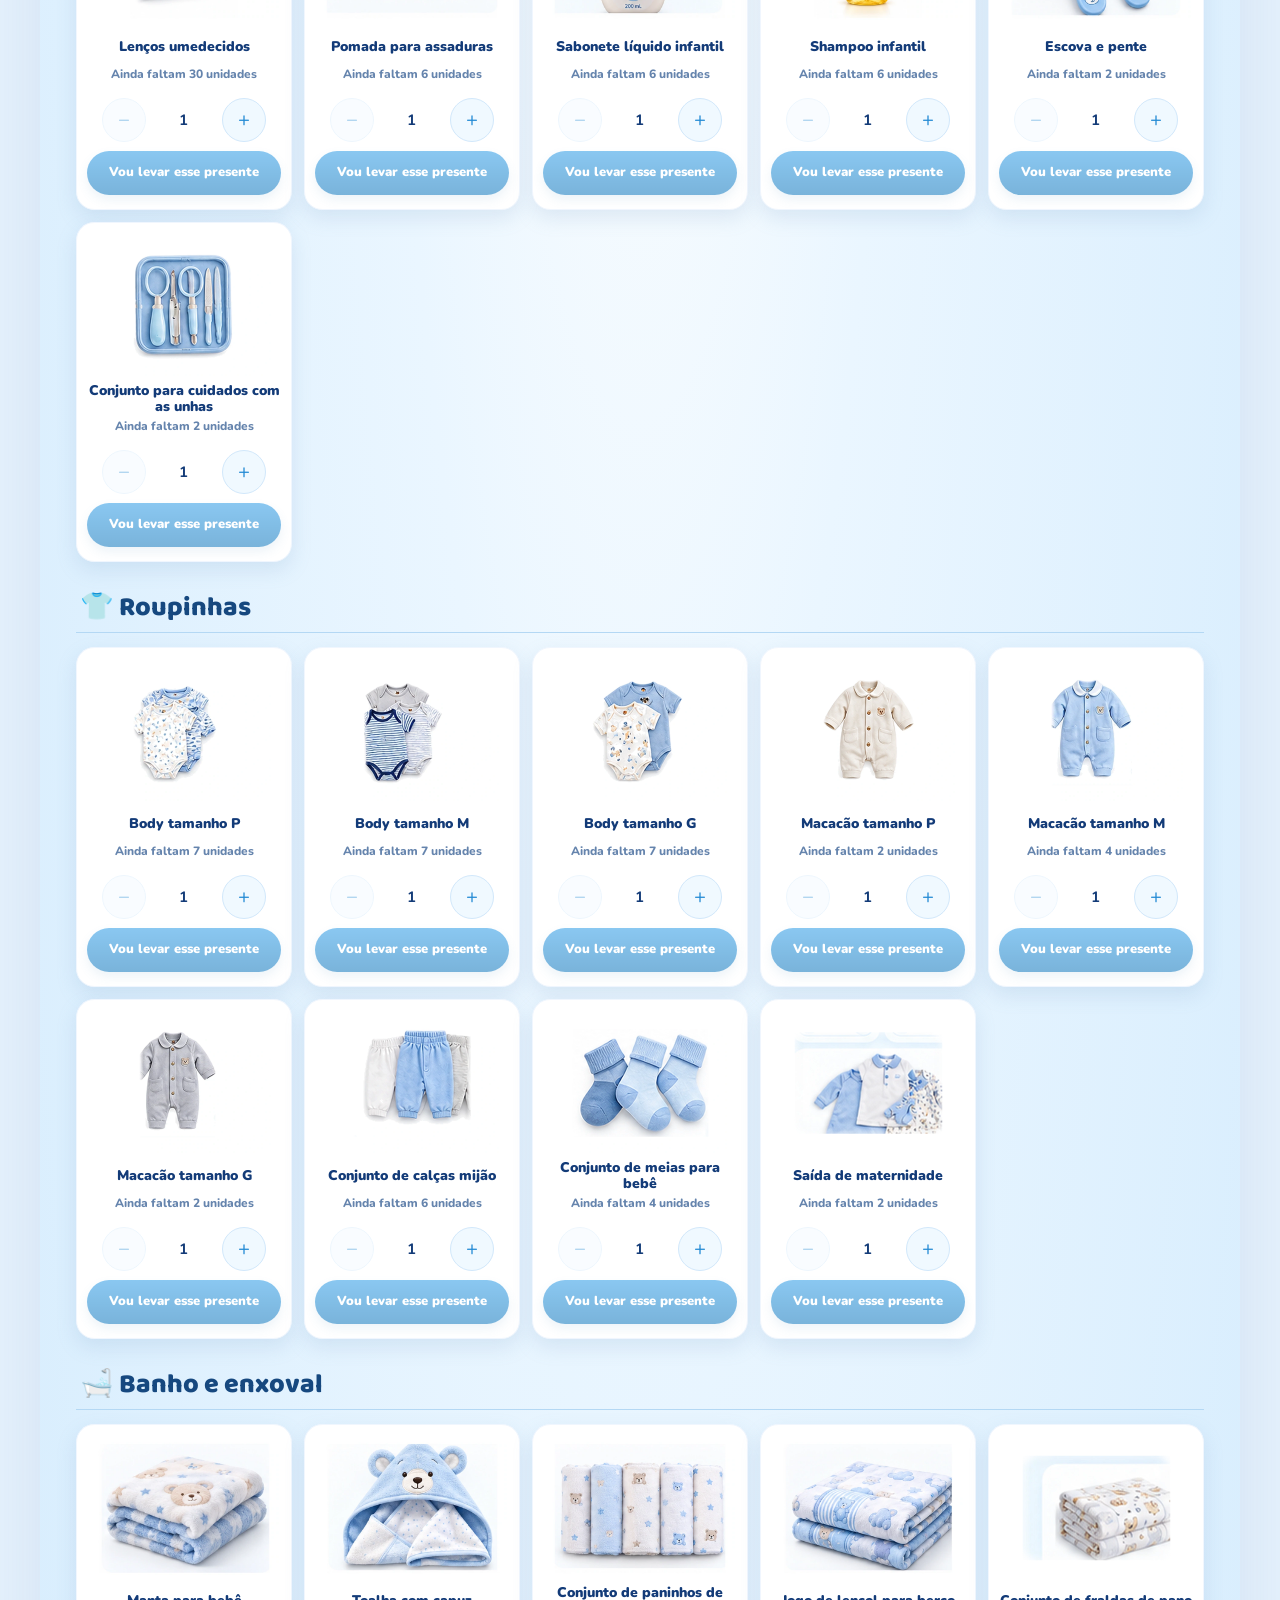
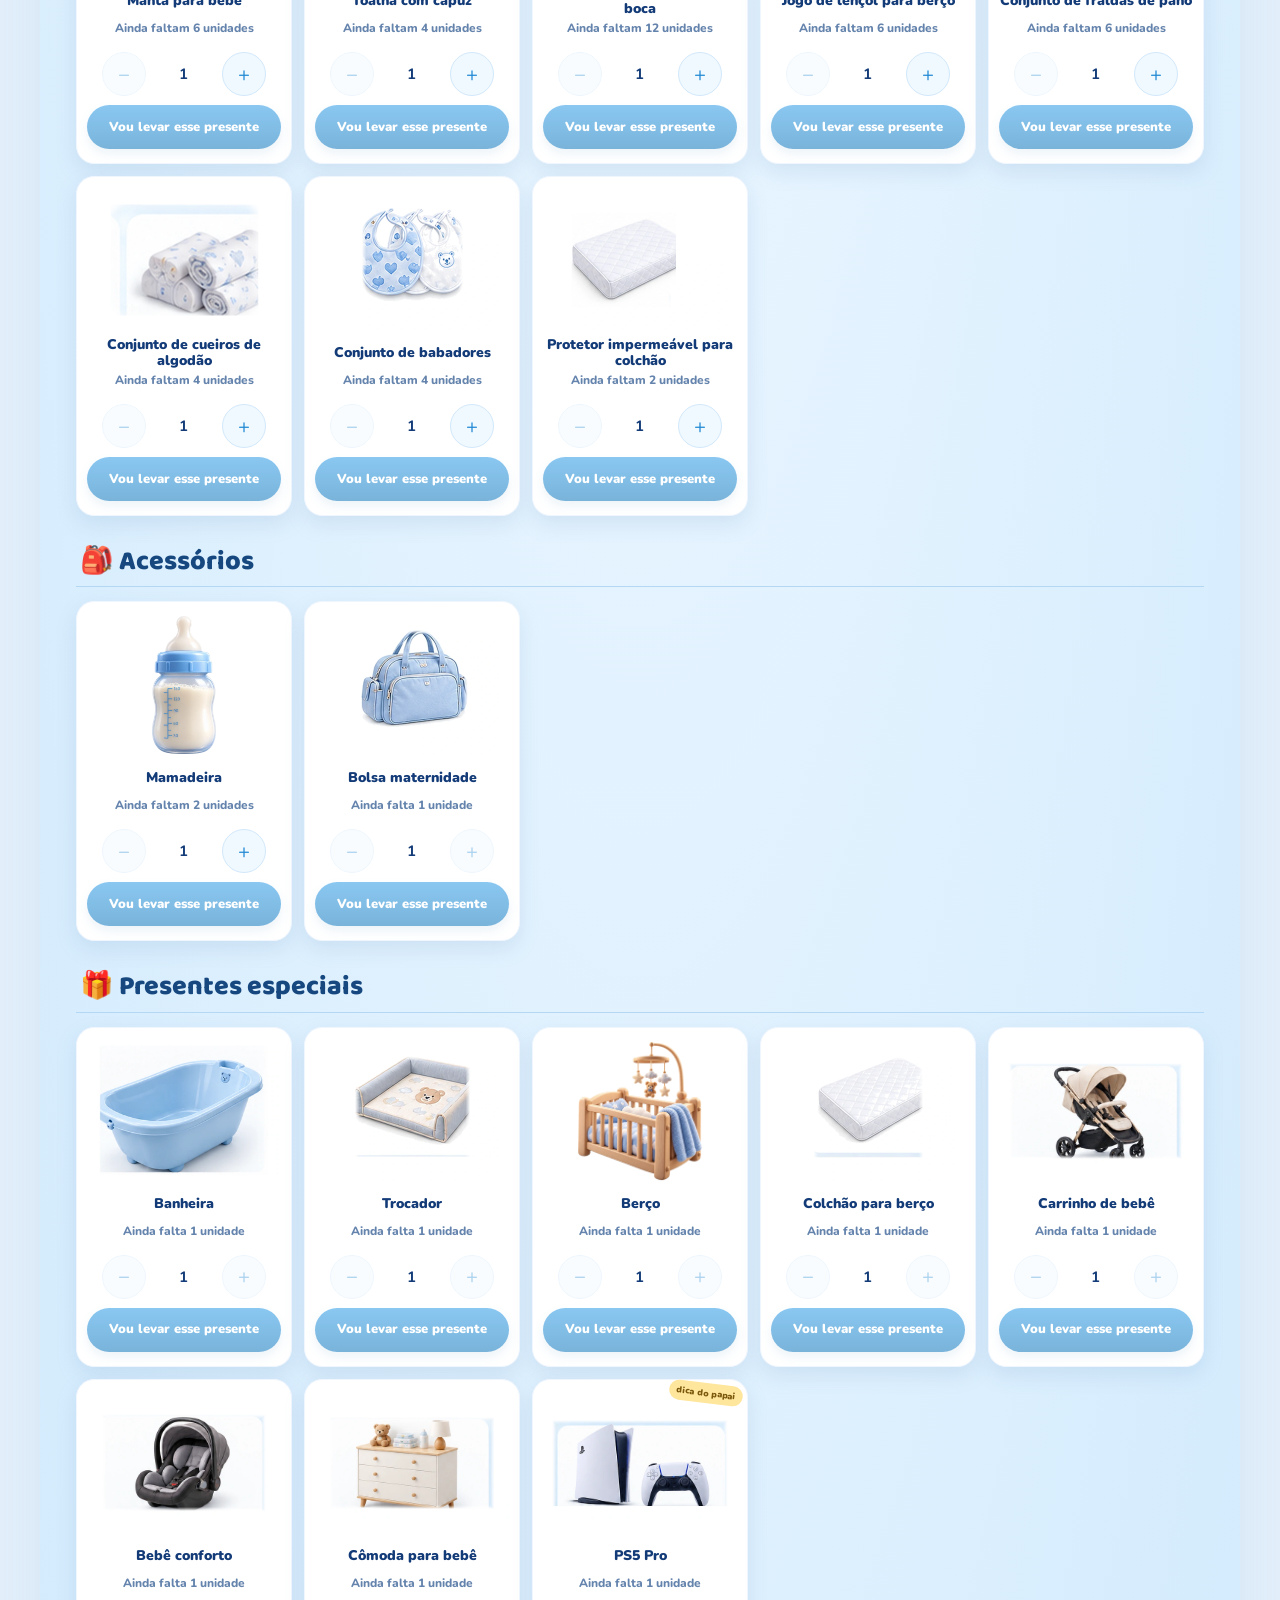
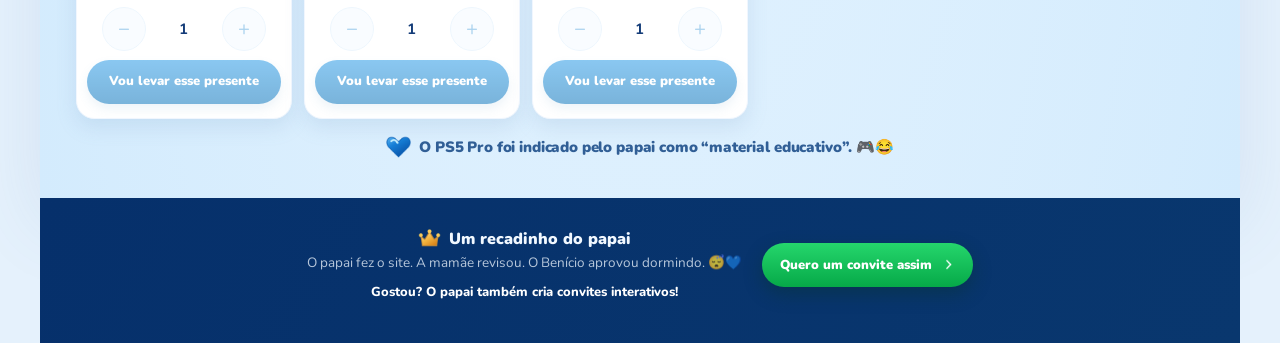
==== commit ed150799: "Add files via upload" ====
--- a/index.html
+++ b/index.html
@@ -21,10 +21,10 @@
  <link rel="preconnect" href="https://fonts.gstatic.com" crossorigin>
  <link href="https://fonts.googleapis.com/css2?family=Nunito:wght@400;600;700;800;900&family=Baloo+2:wght@400;500;600;700;800&display=swap" rel="stylesheet">
  <link rel="preload" as="image" href="assets/title-benicio.webp" fetchpriority="high">
- <link rel="stylesheet" href="styles.css?v=13.0">
- <link rel="stylesheet" href="mobile.css?v=13.0">
+ <link rel="stylesheet" href="styles.css?v=13.1">
+ <link rel="stylesheet" href="mobile.css?v=13.1">
  <script src="config.js?v=12.1" defer></script>
- <script src="app.js?v=13.0" defer></script>
+ <script src="app.js?v=13.1" defer></script>
 </head>
 <body>
 <!-- Os ícones foram desenhados no mesmo estilo azul da referência, sem emojis do sistema. -->
@@ -123,7 +123,14 @@
  </section>
 </main>
 
-<footer class="footer-bar"><div class="footer-copy"><p class="footer-title"><img src="assets/ui/icon-ad655270cd94.png" class="icon" alt="" aria-hidden="true"> Um recadinho do papai</p><p class="footer-joke">O papai fez o site. A mamãe revisou. O Benício aprovou dormindo. 😴💙</p></div></footer>
+<footer class="footer-bar" aria-label="Recadinho do papai e contato para convites interativos">
+  <div class="footer-copy">
+    <p class="footer-title"><img src="assets/ui/icon-ad655270cd94.png" class="icon" alt="" aria-hidden="true"> Um recadinho do papai</p>
+    <p class="footer-joke">O papai fez o site. A mamãe revisou. O Benício aprovou dormindo. 😴💙</p>
+    <p class="footer-portfolio">Gostou? O papai também cria convites interativos!</p>
+  </div>
+  <a href="https://wa.me/5562999407334?text=Ol%C3%A1%21%20Vi%20o%20convite%20do%20Ch%C3%A1%20do%20Ben%C3%ADcio%20e%20gostaria%20de%20saber%20mais%20sobre%20os%20convites%20interativos%20que%20voc%C3%AA%20cria." id="contactLink" class="whatsapp-button" target="_blank" rel="noopener noreferrer" aria-label="Falar com o papai pelo WhatsApp sobre um convite interativo">Quero um convite assim <img src="assets/ui/icon-0e848369ec2d.png" class="chevron" alt="" aria-hidden="true"></a>
+</footer>
 
 <dialog id="giftModal" class="gift-dialog" aria-labelledby="giftModalTitle">
  <form id="giftForm" class="gift-modal-form"><button id="closeGiftModal" class="modal-close" type="button" aria-label="Fechar">×</button>
--- a/styles.css
+++ b/styles.css
@@ -72,7 +72,7 @@
 .field-control{display:flex;align-items:center;gap:8px;background:#ffffffed;border:1px solid #d1e4f7;border-radius:17px;min-height:60px;padding:10px 13px;box-shadow:0 5px 12px #7da3bc10}.field-control:focus-within{outline:2px solid #83c1f2}.field-control .icon{height:23px;width:23px;color:#2d80c3}.field-control input,.field-control textarea{background:none;border:0;outline:0;min-width:0;width:100%;font-size:13px;color:#123a76;resize:vertical}.field-control textarea{min-height:49px;max-height:150px}.field-control input::placeholder,.field-control textarea::placeholder{color:#a0b5cb}
 .submit-button{display:flex;align-items:center;justify-content:center;gap:10px;padding:13px 24px;min-height:49px;min-width:300px;margin:17px auto 0;font-size:15px}.submit-button .icon{width:21px;height:21px}.submit-button:disabled{opacity:.6;cursor:progress}.form-feedback{font-size:12px;min-height:12px;color:#1266ad;font-weight:800;margin:8px 0 0;text-align:center}.form-feedback.is-error{color:#ad4556}
 
-.footer-bar{width:min(1200px,100%);display:flex;align-items:center;justify-content:space-between;gap:20px;margin:0 auto;background:linear-gradient(120deg,#06306b,#09376e);padding:17px 26px;color:#f1f8ff;flex-wrap:wrap}.footer-copy p{margin:0;font-size:12px;line-height:1.45}.footer-title{display:flex;align-items:center;gap:8px;font-weight:900;font-size:15px!important}.footer-title .icon{color:#e3b867;width:23px;height:23px}.footer-joke{opacity:.75}.whatsapp-button{display:flex;align-items:center;gap:10px;border-radius:999px;background:linear-gradient(180deg,#25d66c,#06a948);padding:13px 18px;color:#fff;white-space:nowrap;font-weight:900;font-size:13px;box-shadow:0 7px 18px #09332662}.whatsapp-button .chevron{width:13px;height:13px}
+.footer-bar{width:min(1200px,100%);display:flex;align-items:center;justify-content:space-between;gap:20px;margin:0 auto;background:linear-gradient(120deg,#06306b,#09376e);padding:17px 26px;color:#f1f8ff;flex-wrap:wrap}.footer-copy p{margin:0;font-size:12px;line-height:1.45}.footer-title{display:flex;align-items:center;gap:8px;font-weight:900;font-size:15px!important}.footer-title .icon{color:#e3b867;width:23px;height:23px}.footer-joke{opacity:.75}.footer-portfolio{margin-top:7px!important;color:#fff;font-size:13px!important;font-weight:800}.whatsapp-button{display:flex;align-items:center;gap:10px;border-radius:999px;background:linear-gradient(180deg,#25d66c,#06a948);padding:13px 18px;color:#fff;white-space:nowrap;font-weight:900;font-size:13px;box-shadow:0 7px 18px #09332662}.whatsapp-button .chevron{width:13px;height:13px}
 
 .gift-dialog{padding:0;border:0;border-radius:25px;max-width:470px;width:calc(100% - 24px);background:#fff;box-shadow:0 25px 60px #17417280;color:var(--navy)}.gift-dialog::backdrop{background:#0d3067a8;backdrop-filter:blur(5px)}.gift-modal-form{position:relative;padding:25px;max-height:90dvh;overflow-y:auto}.modal-close{position:absolute;top:12px;right:12px;width:35px;height:35px;border:0;border-radius:50%;background:#eaf5ff;color:#17589c;font-size:24px}.gift-modal-head{display:flex;align-items:center;gap:15px;margin-bottom:16px}.gift-modal-image{width:110px;height:90px;object-fit:contain;flex:none}.gift-modal-head h2{margin:2px 0 4px;font-size:25px}.gift-modal-head p{font-size:12px;color:#657fa0;margin:0}.modal-kicker{font-size:10px!important;font-weight:900;letter-spacing:.13em}.gift-modal-form label{display:block;font-weight:900;font-size:12px;margin:10px 0 5px}.gift-modal-form input,.gift-modal-form select{width:100%;padding:11px 12px;background:#f7fbff;border:1px solid #bfdaf2;color:#143f78;border-radius:13px;font-size:16px}.modal-note{font-size:12px;color:#6b8aaa;line-height:1.4}.modal-submit{min-width:0;width:100%}.toast{position:fixed;bottom:18px;left:50%;transform:translate(-50%,35px);z-index:100;opacity:0;pointer-events:none;padding:12px 19px;border-radius:999px;max-width:calc(100% - 30px);width:max-content;background:#0e4583;color:white;font-weight:800;font-size:13px;text-align:center;transition:transform .3s,opacity .3s}.toast.visible{opacity:1;transform:translate(-50%,0)}
 @keyframes float{0%,100%{transform:translateY(0)}50%{transform:translateY(-8px)}}@keyframes gentleBear{0%,100%{transform:translateY(0)}50%{transform:translateY(-5px)}}@keyframes twinkle{0%,100%{opacity:.45;transform:scale(.85)}50%{opacity:1;transform:scale(1.1)}}
--- a/mobile.css
+++ b/mobile.css
@@ -83,7 +83,7 @@
  .submit-button .icon{width:20px;height:20px}
  .form-feedback{font-size:12px;line-height:1.4}
  .footer-bar{display:flex;flex-direction:column;gap:12px;align-items:center;padding:16px var(--edge) calc(21px + env(safe-area-inset-bottom));text-align:center}
- .footer-copy .footer-title{justify-content:center;font-size:14px!important}.footer-copy p{font-size:11.5px}
+ .footer-copy .footer-title{justify-content:center;font-size:14px!important}.footer-copy p{font-size:11.5px}.footer-copy .footer-portfolio{font-size:13px!important;line-height:1.4}.footer-bar .whatsapp-button{font-size:13px;justify-content:center;text-align:center}
  .whatsapp-button{padding:12px 22px;font-size:12.5px;min-height:45px}
  .gift-dialog{width:calc(100% - 24px);max-height:calc(100dvh - 30px)}.gift-modal-form{padding:20px;max-height:calc(100dvh - 32px)}
  .gift-modal-image{width:95px;height:85px}.gift-modal-head h2{font-size:21px}.toast{font-size:12px;line-height:1.35}
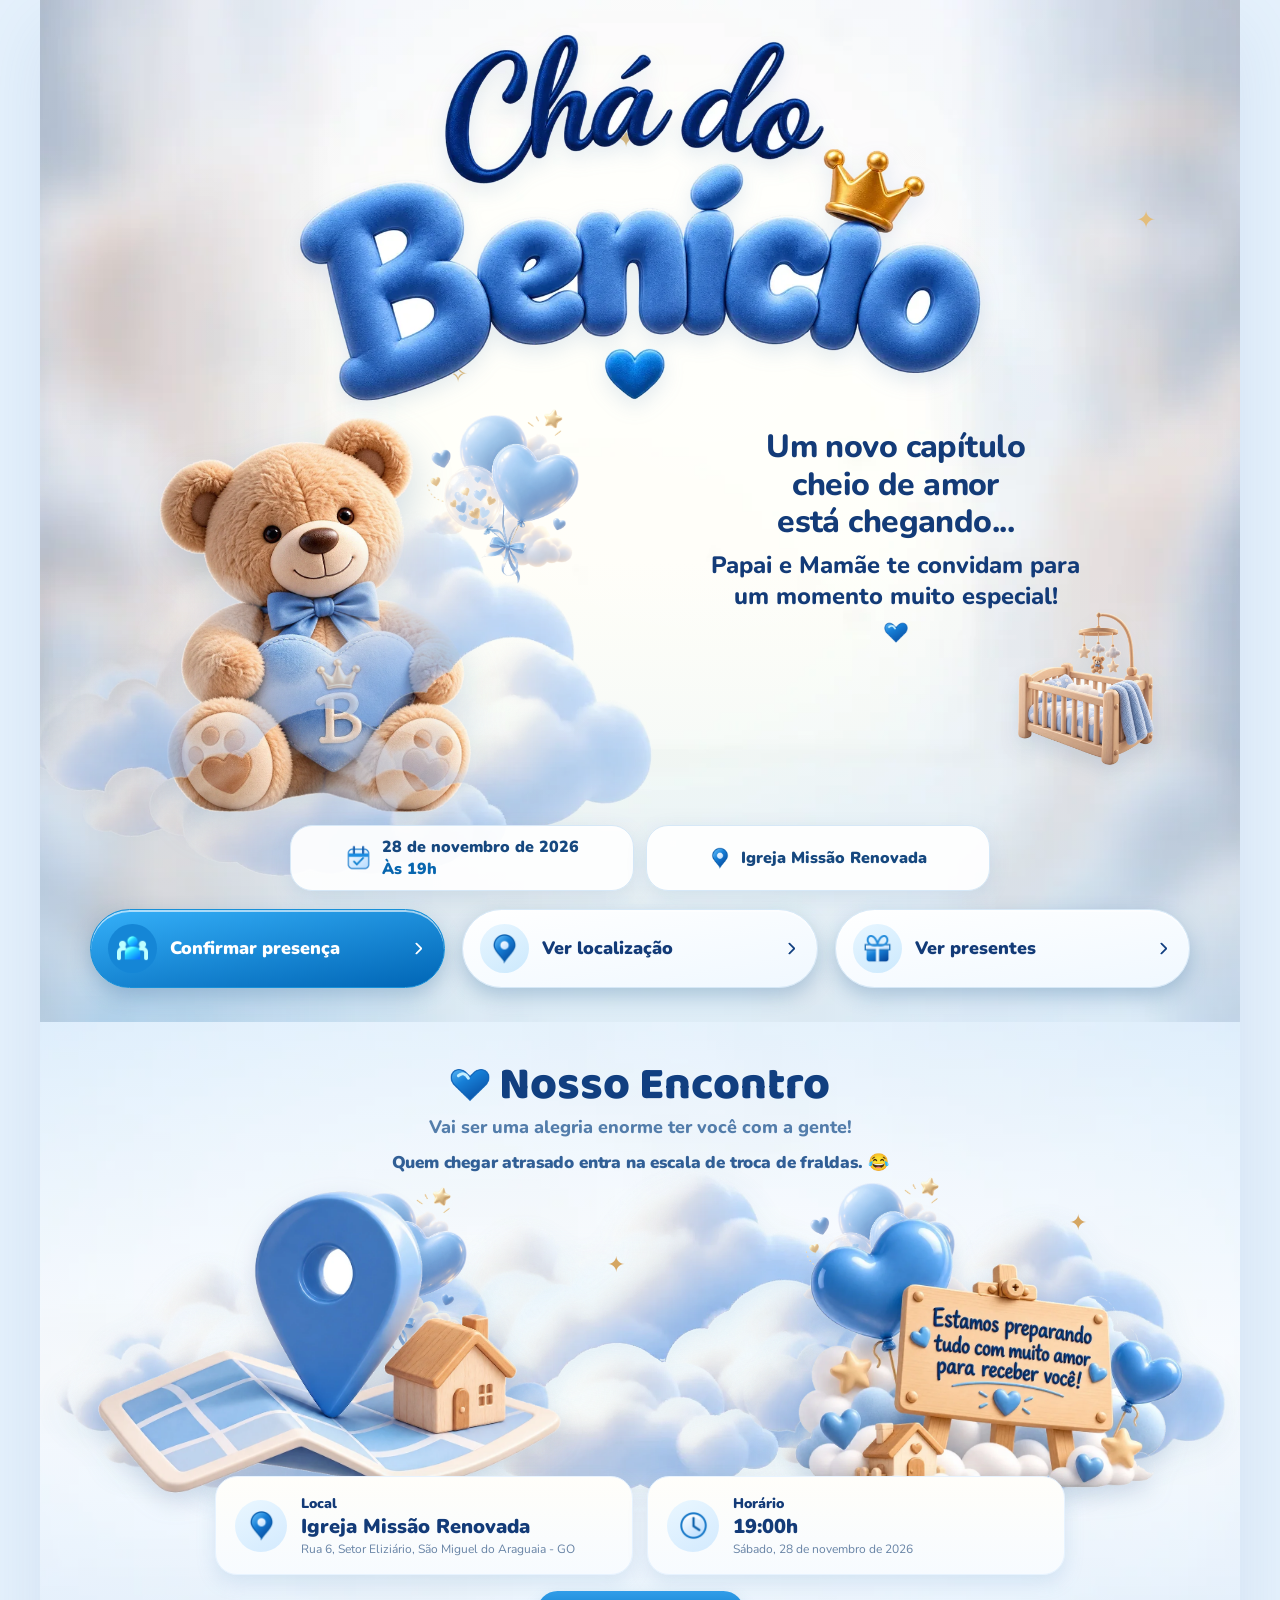
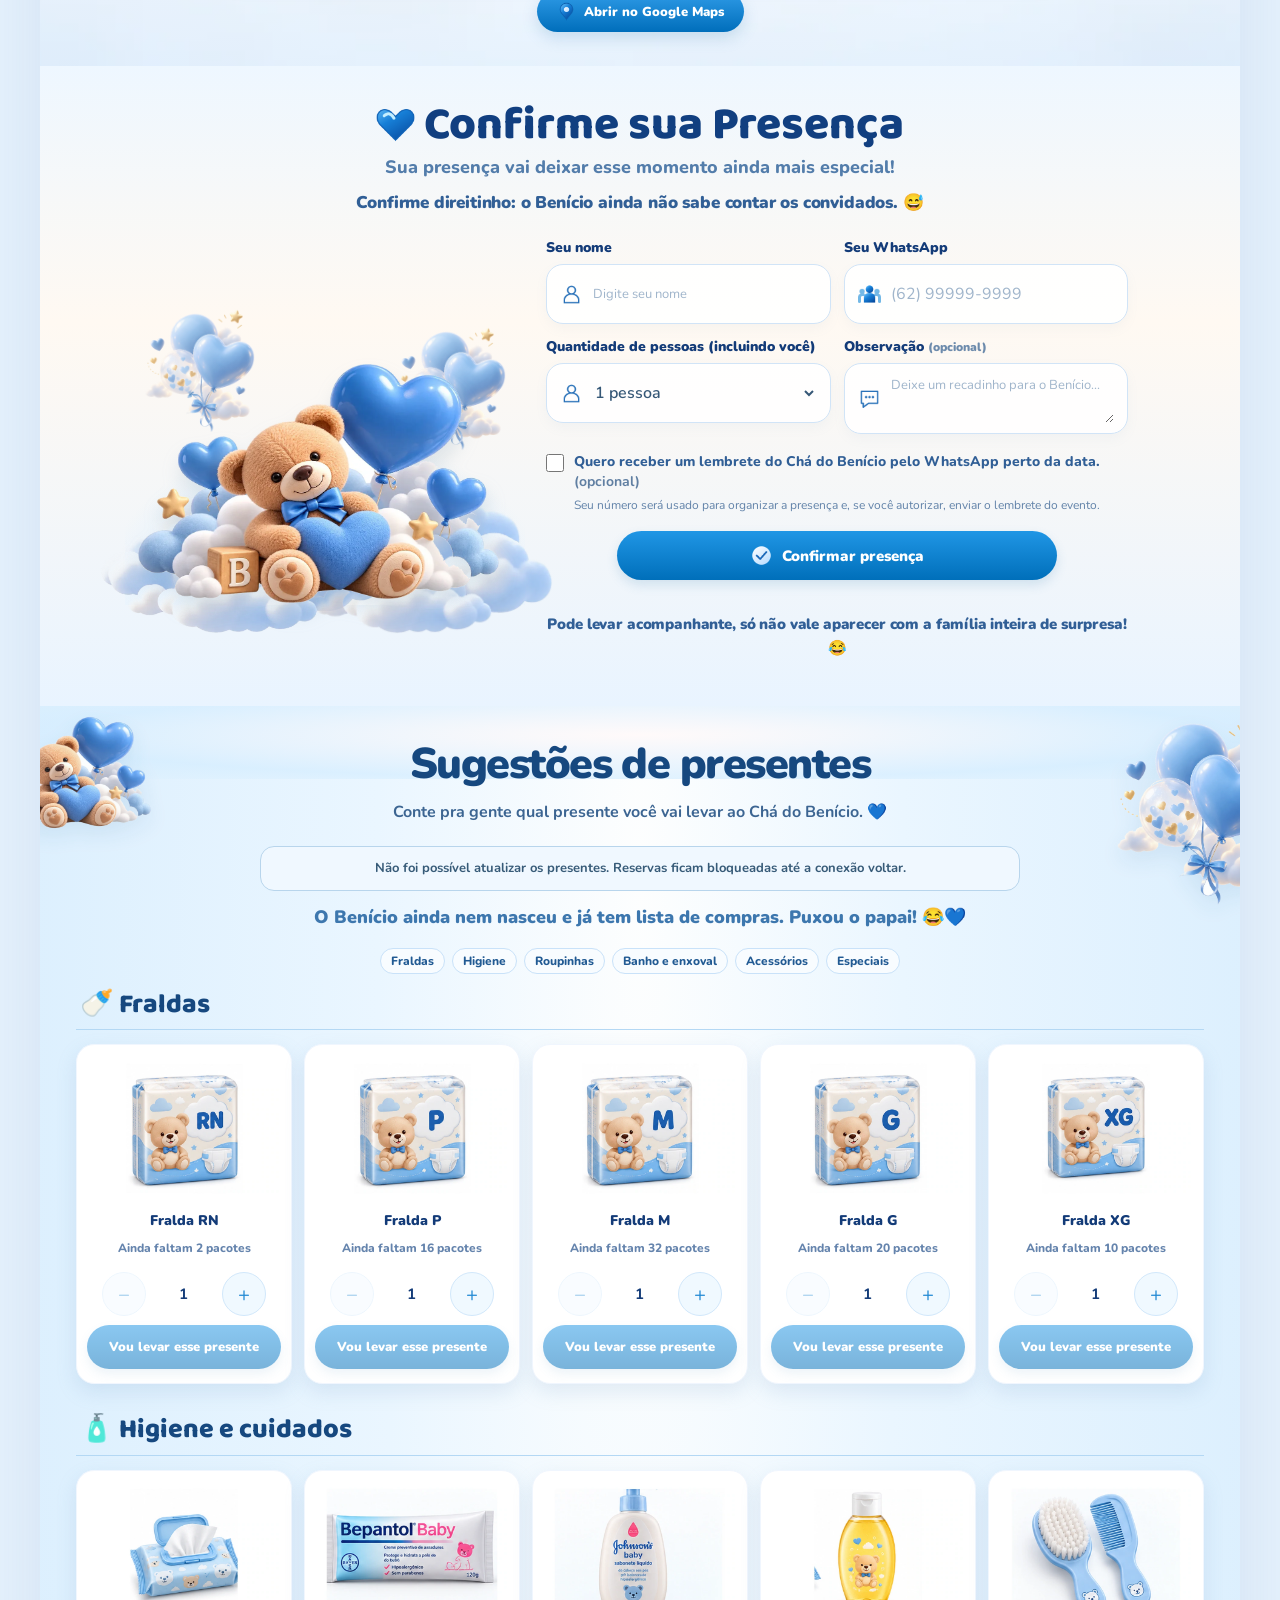
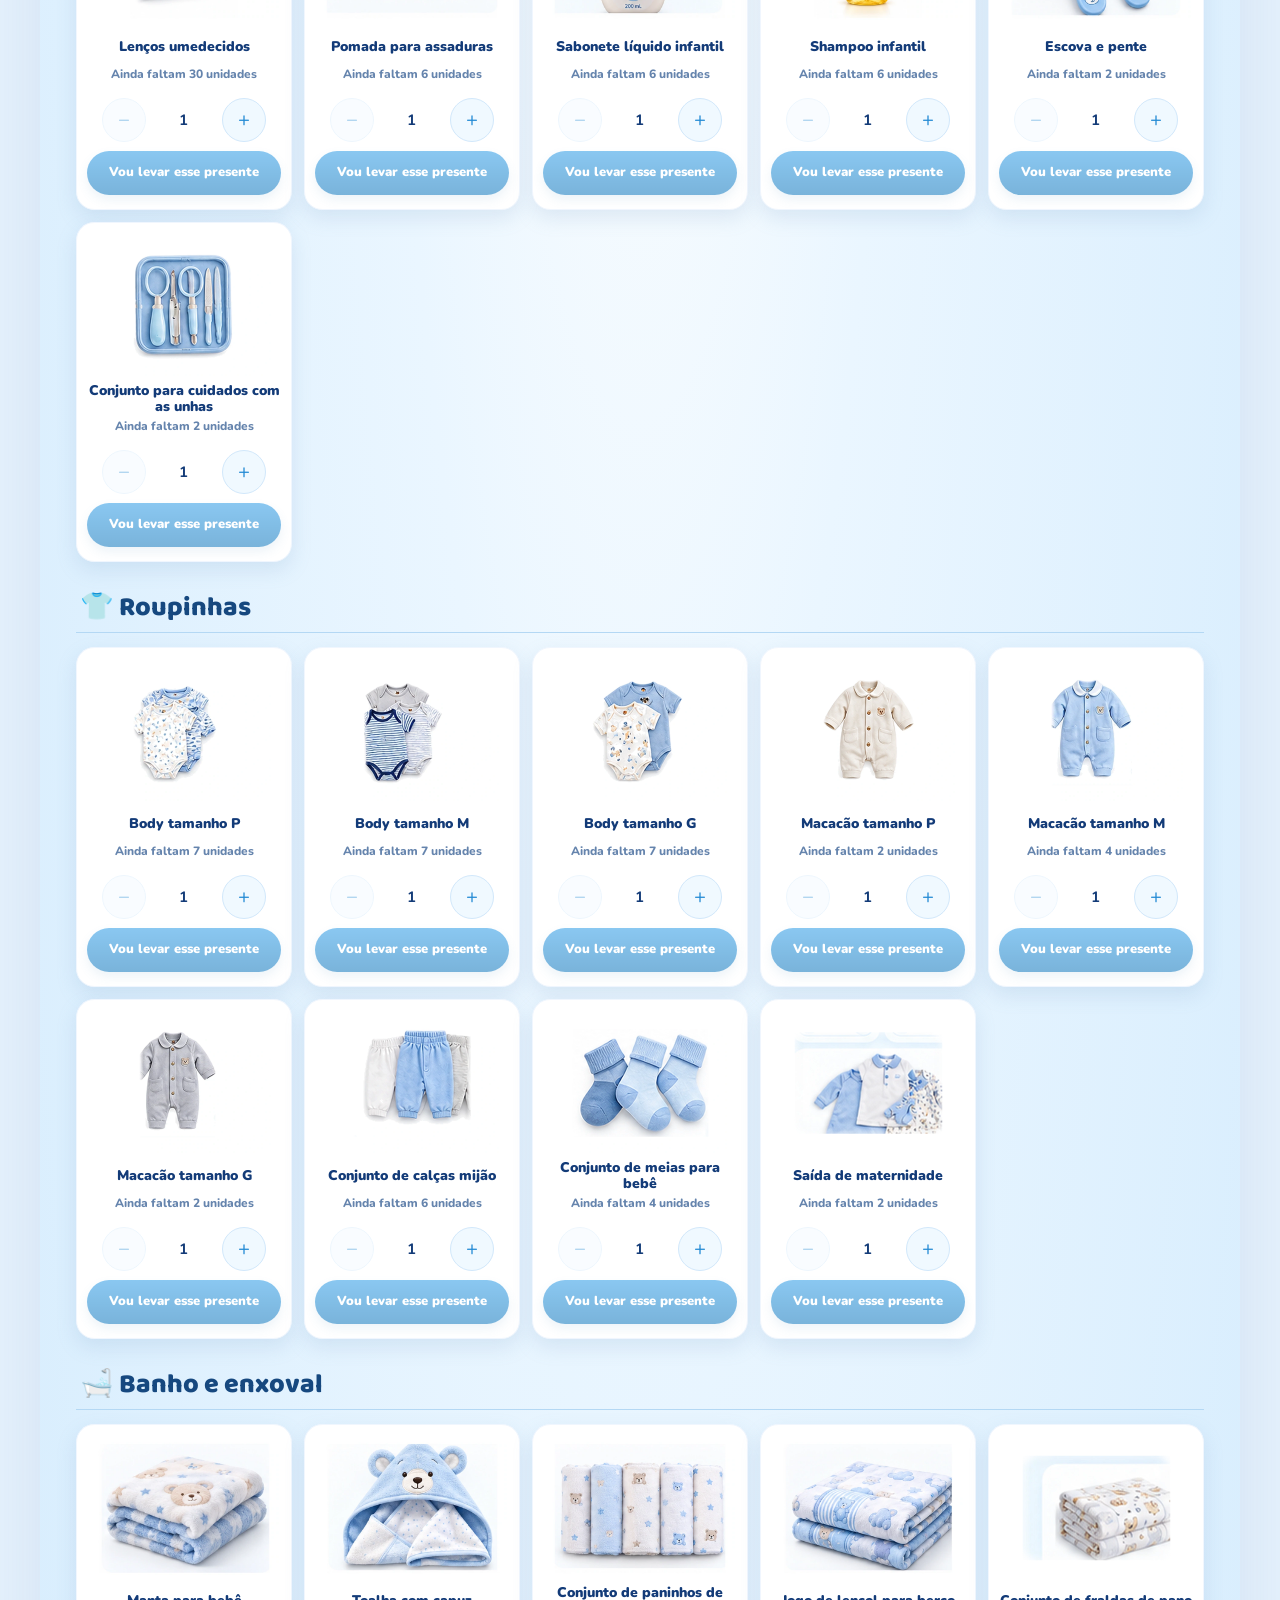
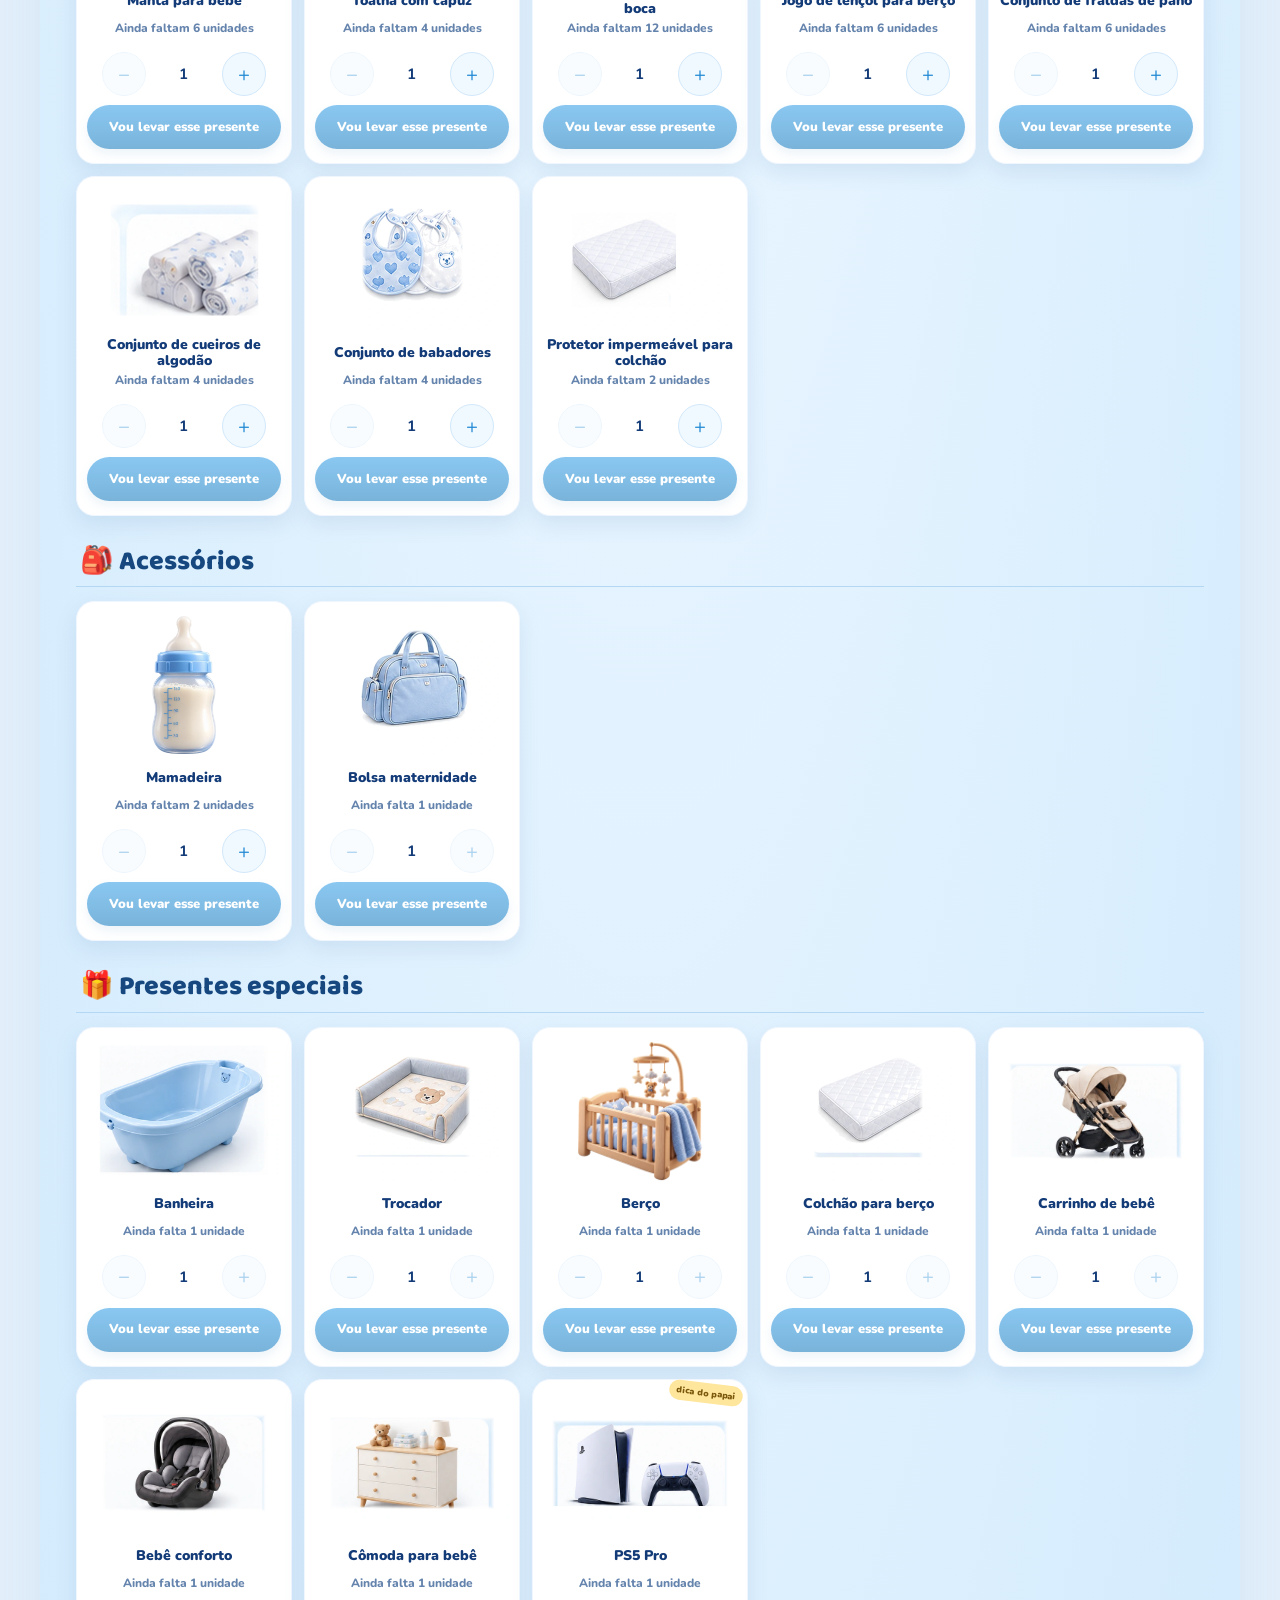
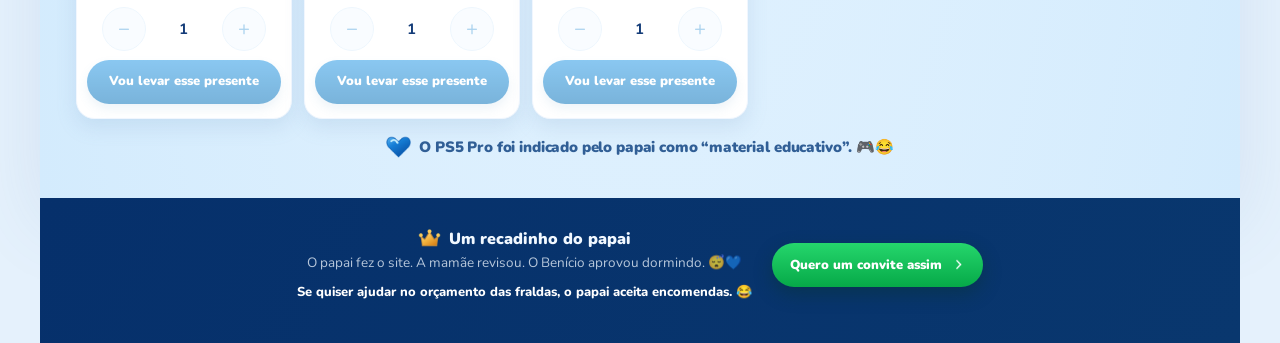
==== commit 8d6f5065: "Add files via upload" ====
--- a/index.html
+++ b/index.html
@@ -127,7 +127,7 @@
   <div class="footer-copy">
     <p class="footer-title"><img src="assets/ui/icon-ad655270cd94.png" class="icon" alt="" aria-hidden="true"> Um recadinho do papai</p>
     <p class="footer-joke">O papai fez o site. A mamãe revisou. O Benício aprovou dormindo. 😴💙</p>
-    <p class="footer-portfolio">Gostou? O papai também cria convites interativos!</p>
+    <p class="footer-portfolio">Se quiser ajudar no orçamento das fraldas, o papai aceita encomendas. 😂</p>
   </div>
   <a href="https://wa.me/5562999407334?text=Ol%C3%A1%21%20Vi%20o%20convite%20do%20Ch%C3%A1%20do%20Ben%C3%ADcio%20e%20gostaria%20de%20saber%20mais%20sobre%20os%20convites%20interativos%20que%20voc%C3%AA%20cria." id="contactLink" class="whatsapp-button" target="_blank" rel="noopener noreferrer" aria-label="Falar com o papai pelo WhatsApp sobre um convite interativo">Quero um convite assim <img src="assets/ui/icon-0e848369ec2d.png" class="chevron" alt="" aria-hidden="true"></a>
 </footer>
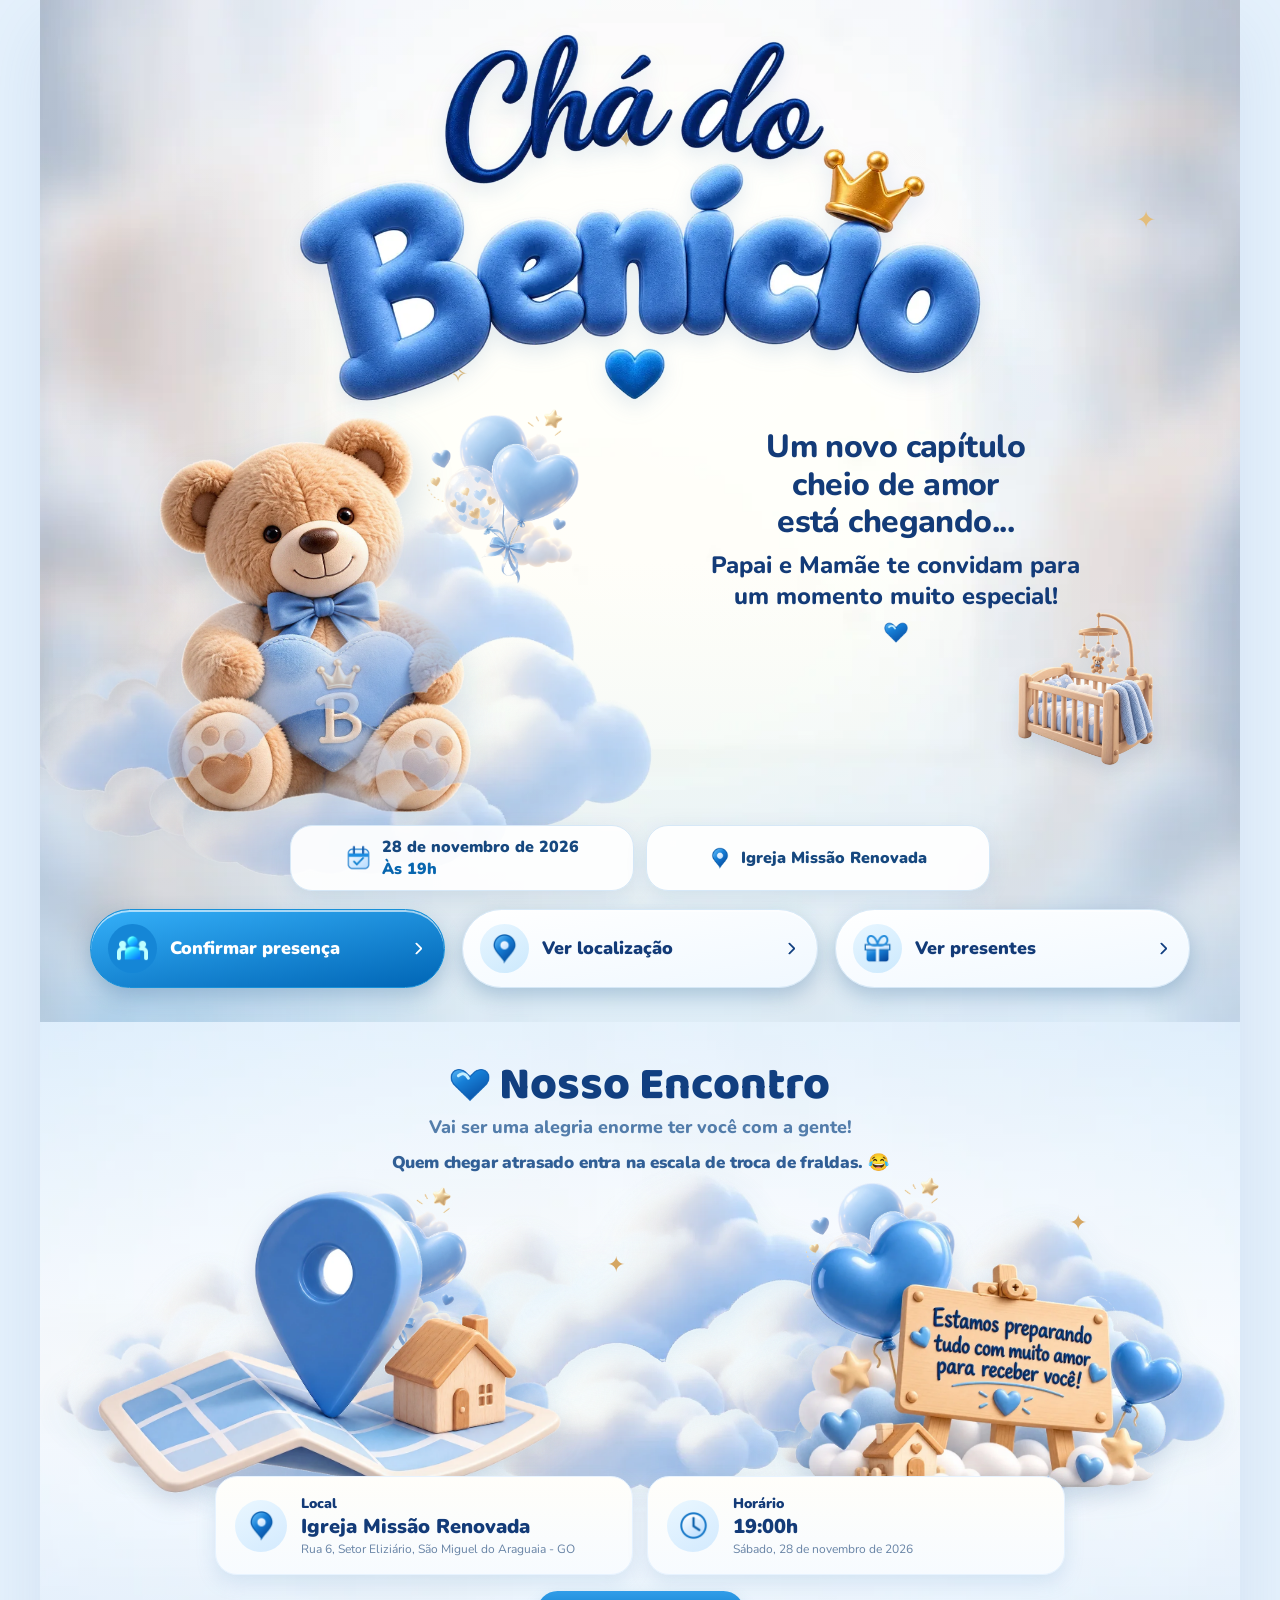
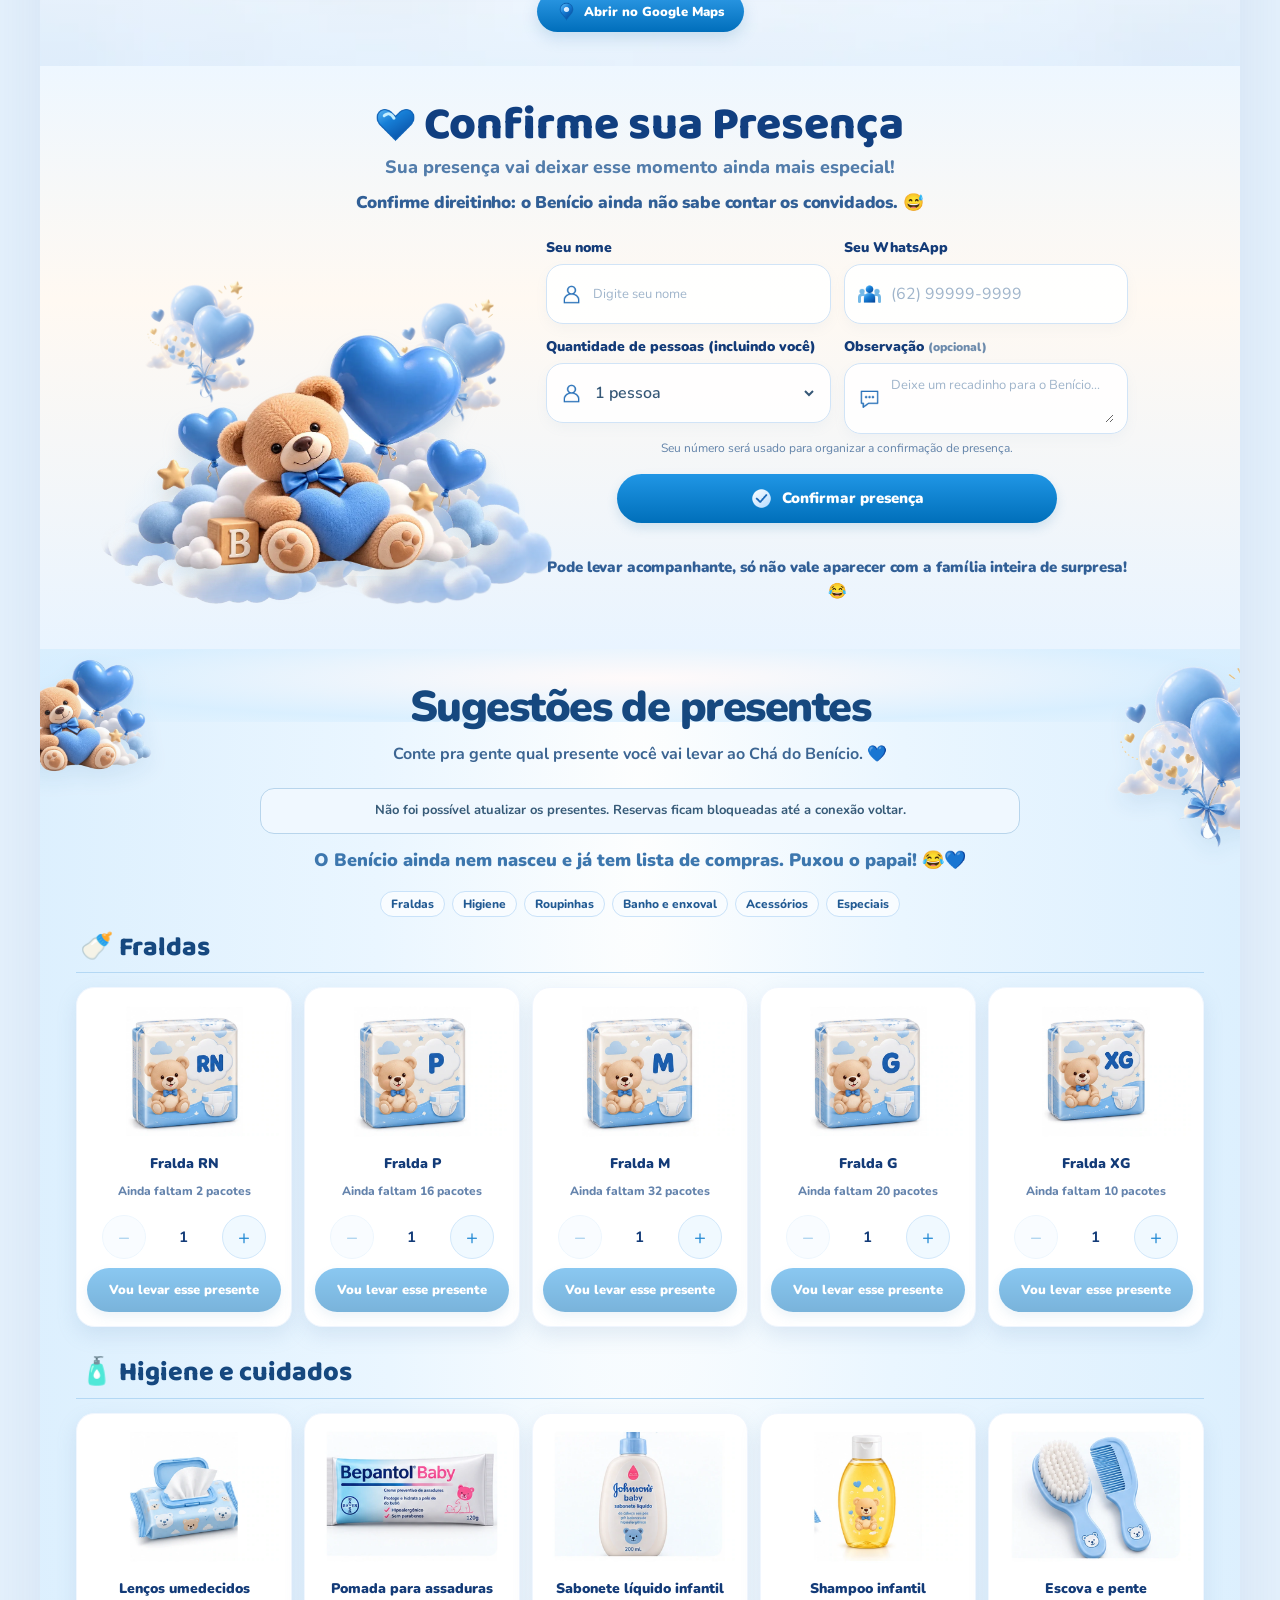
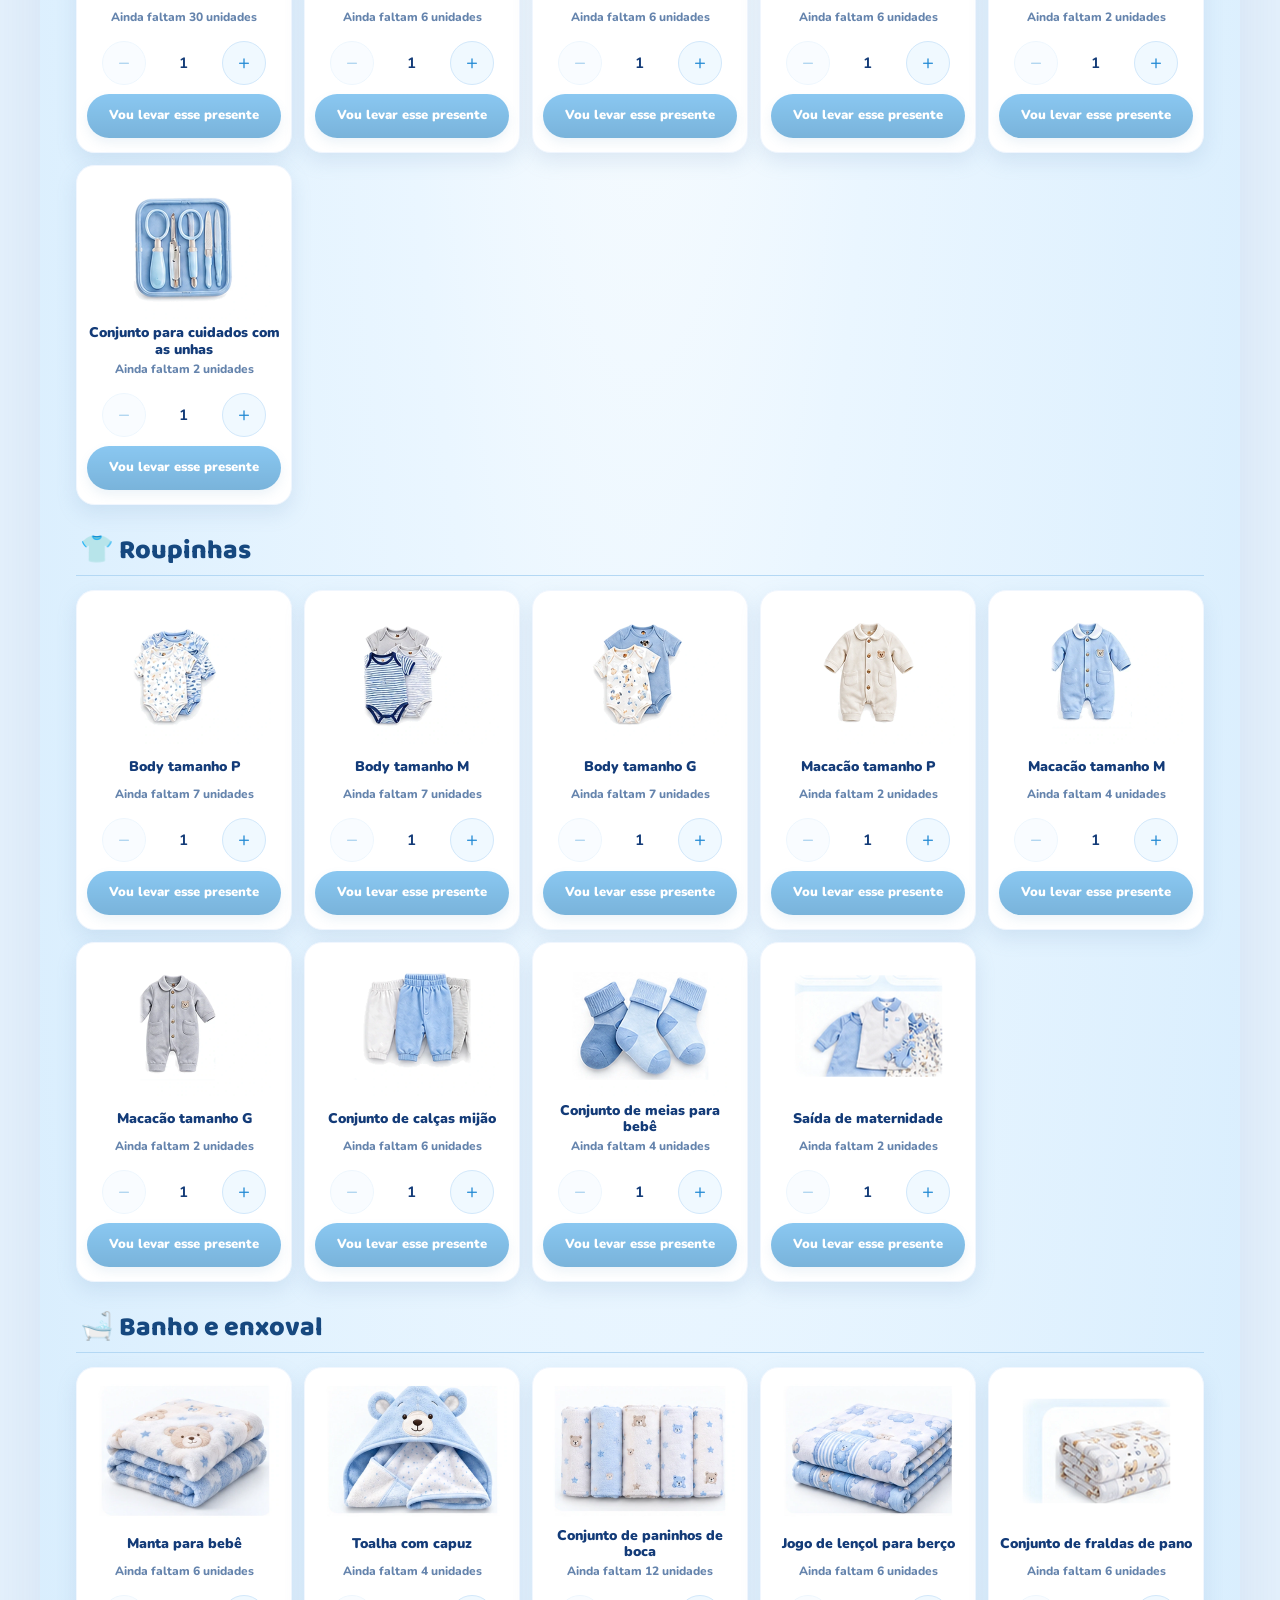
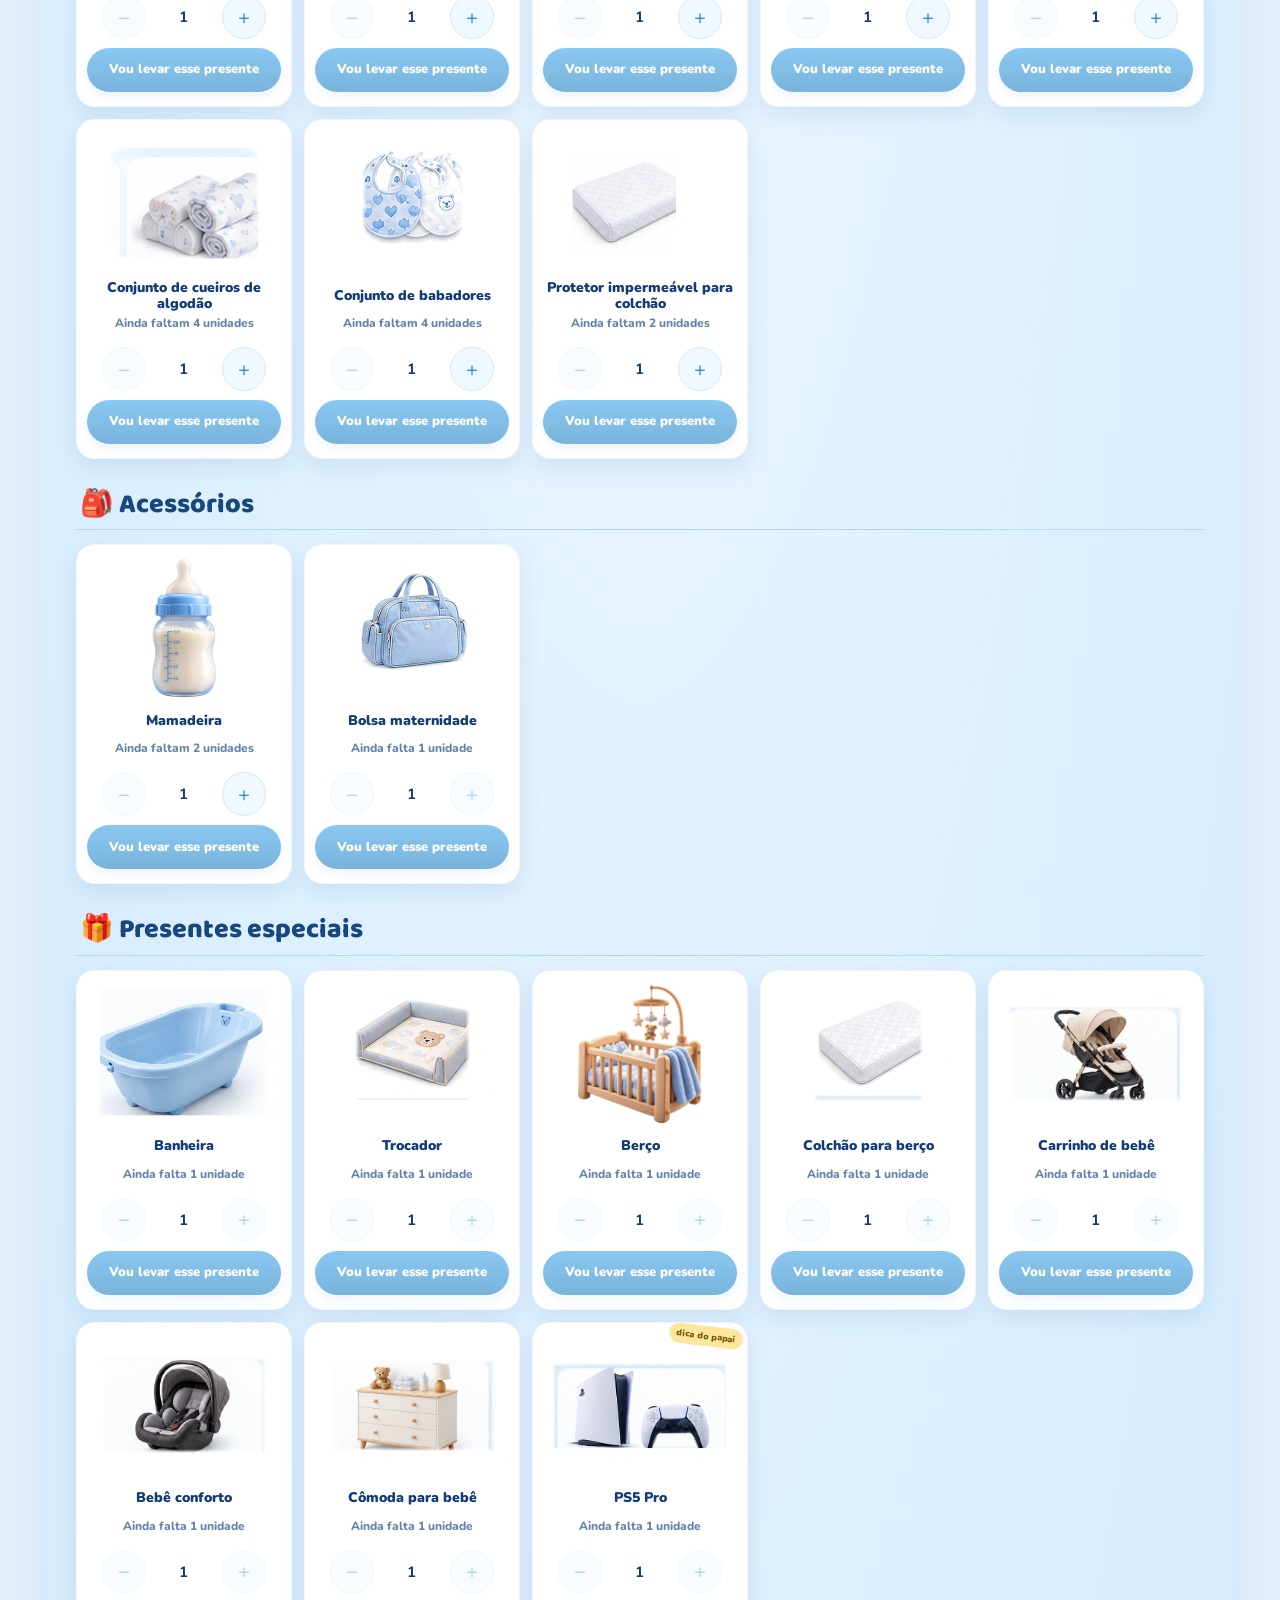
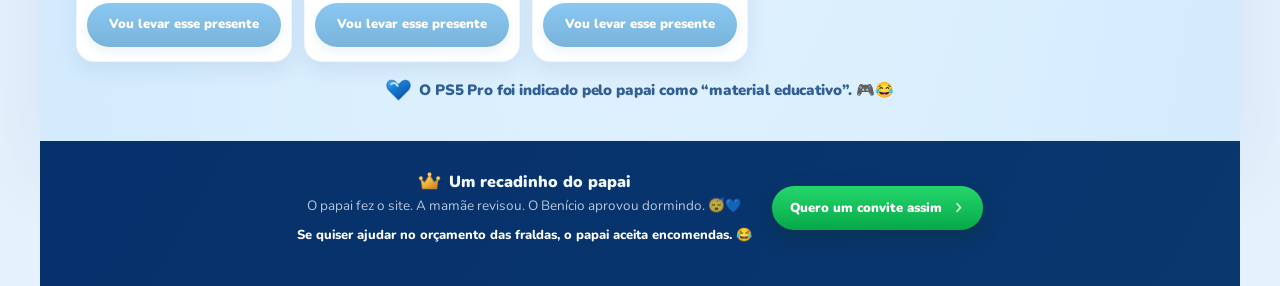
==== commit fa42231d: "Add files via upload" ====
--- a/index.html
+++ b/index.html
@@ -21,10 +21,10 @@
  <link rel="preconnect" href="https://fonts.gstatic.com" crossorigin>
  <link href="https://fonts.googleapis.com/css2?family=Nunito:wght@400;600;700;800;900&family=Baloo+2:wght@400;500;600;700;800&display=swap" rel="stylesheet">
  <link rel="preload" as="image" href="assets/title-benicio.webp" fetchpriority="high">
- <link rel="stylesheet" href="styles.css?v=13.1">
- <link rel="stylesheet" href="mobile.css?v=13.1">
+ <link rel="stylesheet" href="styles.css?v=13.4">
+ <link rel="stylesheet" href="mobile.css?v=13.4">
  <script src="config.js?v=12.1" defer></script>
- <script src="app.js?v=13.1" defer></script>
+ <script src="app.js?v=13.4" defer></script>
 </head>
 <body>
 <!-- Os ícones foram desenhados no mesmo estilo azul da referência, sem emojis do sistema. -->
@@ -99,8 +99,7 @@
       <div class="field"><label for="rsvpGuests">Quantidade de pessoas (incluindo você)</label><div class="field-control"><img src="assets/ui/icon-f6327fbb00c9.png" class="icon" alt="" aria-hidden="true"><select id="rsvpGuests" name="guestsCount" required aria-label="Número de pessoas"><option value="1">1 pessoa</option><option value="2">2 pessoas</option><option value="3">3 pessoas</option><option value="4">4 pessoas</option><option value="5">5 pessoas</option><option value="6">6 pessoas</option><option value="7">7 pessoas</option><option value="8">8 pessoas</option><option value="9">9 pessoas</option><option value="10">10 pessoas</option><option value="11">11 pessoas</option><option value="12">12 pessoas</option><option value="13">13 pessoas</option><option value="14">14 pessoas</option><option value="15">15 pessoas</option></select></div></div>
       <div class="field"><label for="rsvpMessage">Observação <span>(opcional)</span></label><div class="field-control"><img src="assets/ui/icon-6b6ced1f911e.png" class="icon" alt="" aria-hidden="true"><textarea id="rsvpMessage" name="message" maxlength="300" rows="2" placeholder="Deixe um recadinho para o Benício..."></textarea></div></div>
     </div>
-    <label class="reminder-consent"><input type="checkbox" id="rsvpReminderOptIn"><span>Quero receber um lembrete do Chá do Benício pelo WhatsApp perto da data. <strong>(opcional)</strong></span></label>
-    <p class="privacy-note">Seu número será usado para organizar a presença e, se você autorizar, enviar o lembrete do evento.</p>
+    <p class="privacy-note">Seu número será usado para organizar a confirmação de presença.</p>
     <button id="rsvpSubmit" class="submit-button" type="submit"><img src="assets/ui/icon-a9d996f90a57.png" class="icon" alt="" aria-hidden="true"> Confirmar presença</button>
     <p id="rsvpFeedback" class="form-feedback" role="status" aria-live="polite"></p>
     <p class="rsvp-humor">Pode levar acompanhante, só não vale aparecer com a família inteira de surpresa! 😂</p>
--- a/styles.css
+++ b/styles.css
@@ -253,11 +253,8 @@
 
 /* V12: novos campos funcionais, preservando o estilo do formulário */
 .field-control input[type="tel"]{font-size:16px}
-.reminder-consent{display:flex;gap:10px;align-items:flex-start;max-width:600px;margin:18px auto 5px;color:#315f96;font-size:14px;font-weight:800;line-height:1.4;cursor:pointer}
-.reminder-consent input{appearance:auto;accent-color:#1785d1;flex:none;width:18px;height:18px;margin:2px 0 0}
-.reminder-consent strong{font-weight:700;color:#607fa2}
 .privacy-note{font-size:12px;line-height:1.4;color:#6283a9;margin:6px auto 0;max-width:600px;text-align:center}
-@media(max-width:680px){.reminder-consent{font-size:13px;line-height:1.5;margin:14px 5px 4px}.privacy-note{font-size:11.5px;margin:5px 8px 0}}
+@media(max-width:680px){.privacy-note{font-size:11.5px;margin:5px 8px 0}}
 
 /* V12.1: divisores discretos das categorias, preservando os cartões atuais. */
 .gift-category-heading{grid-column:1/-1;position:relative;z-index:2;margin:13px 0 2px;padding:5px 4px 8px;color:#16487f;font-family:'Baloo 2',Nunito,sans-serif;font-size:clamp(19px,2.1vw,28px);line-height:1.2;font-weight:800;text-align:left;border-bottom:1px solid #b4d8f4}
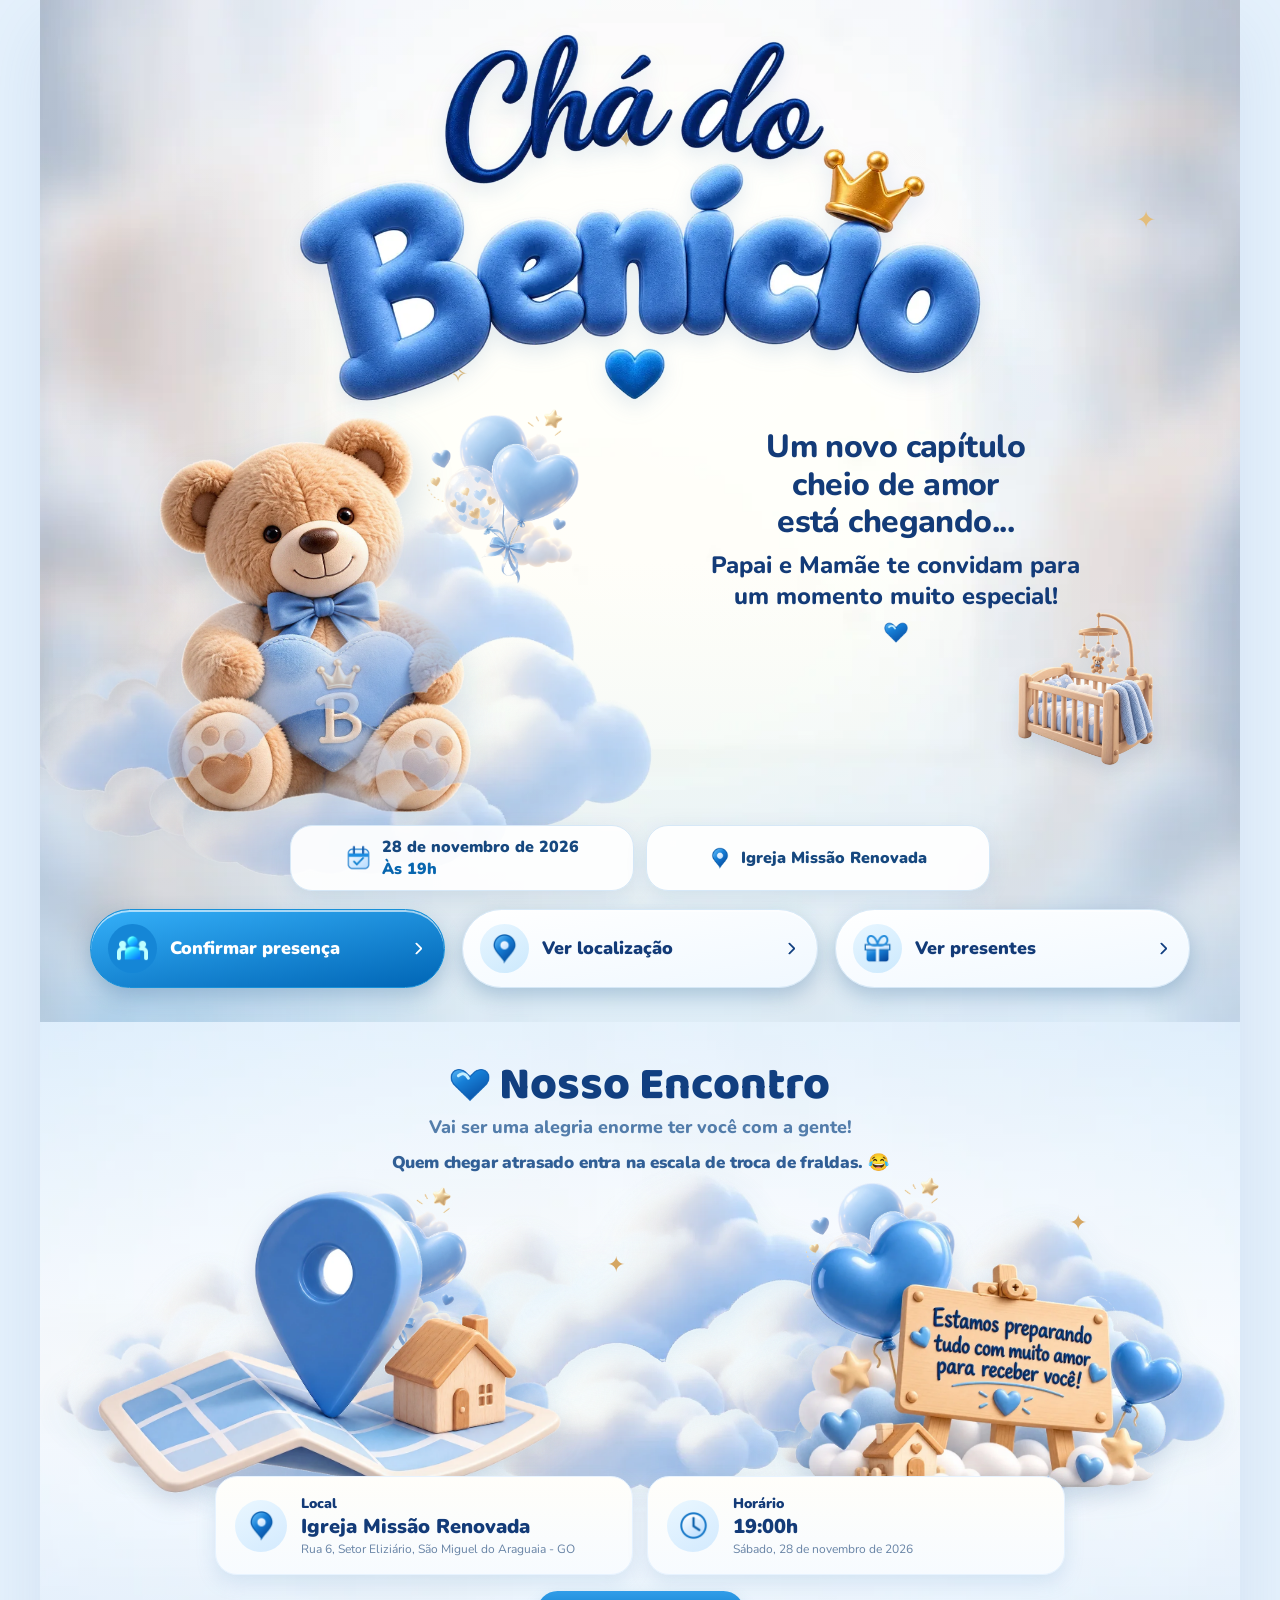
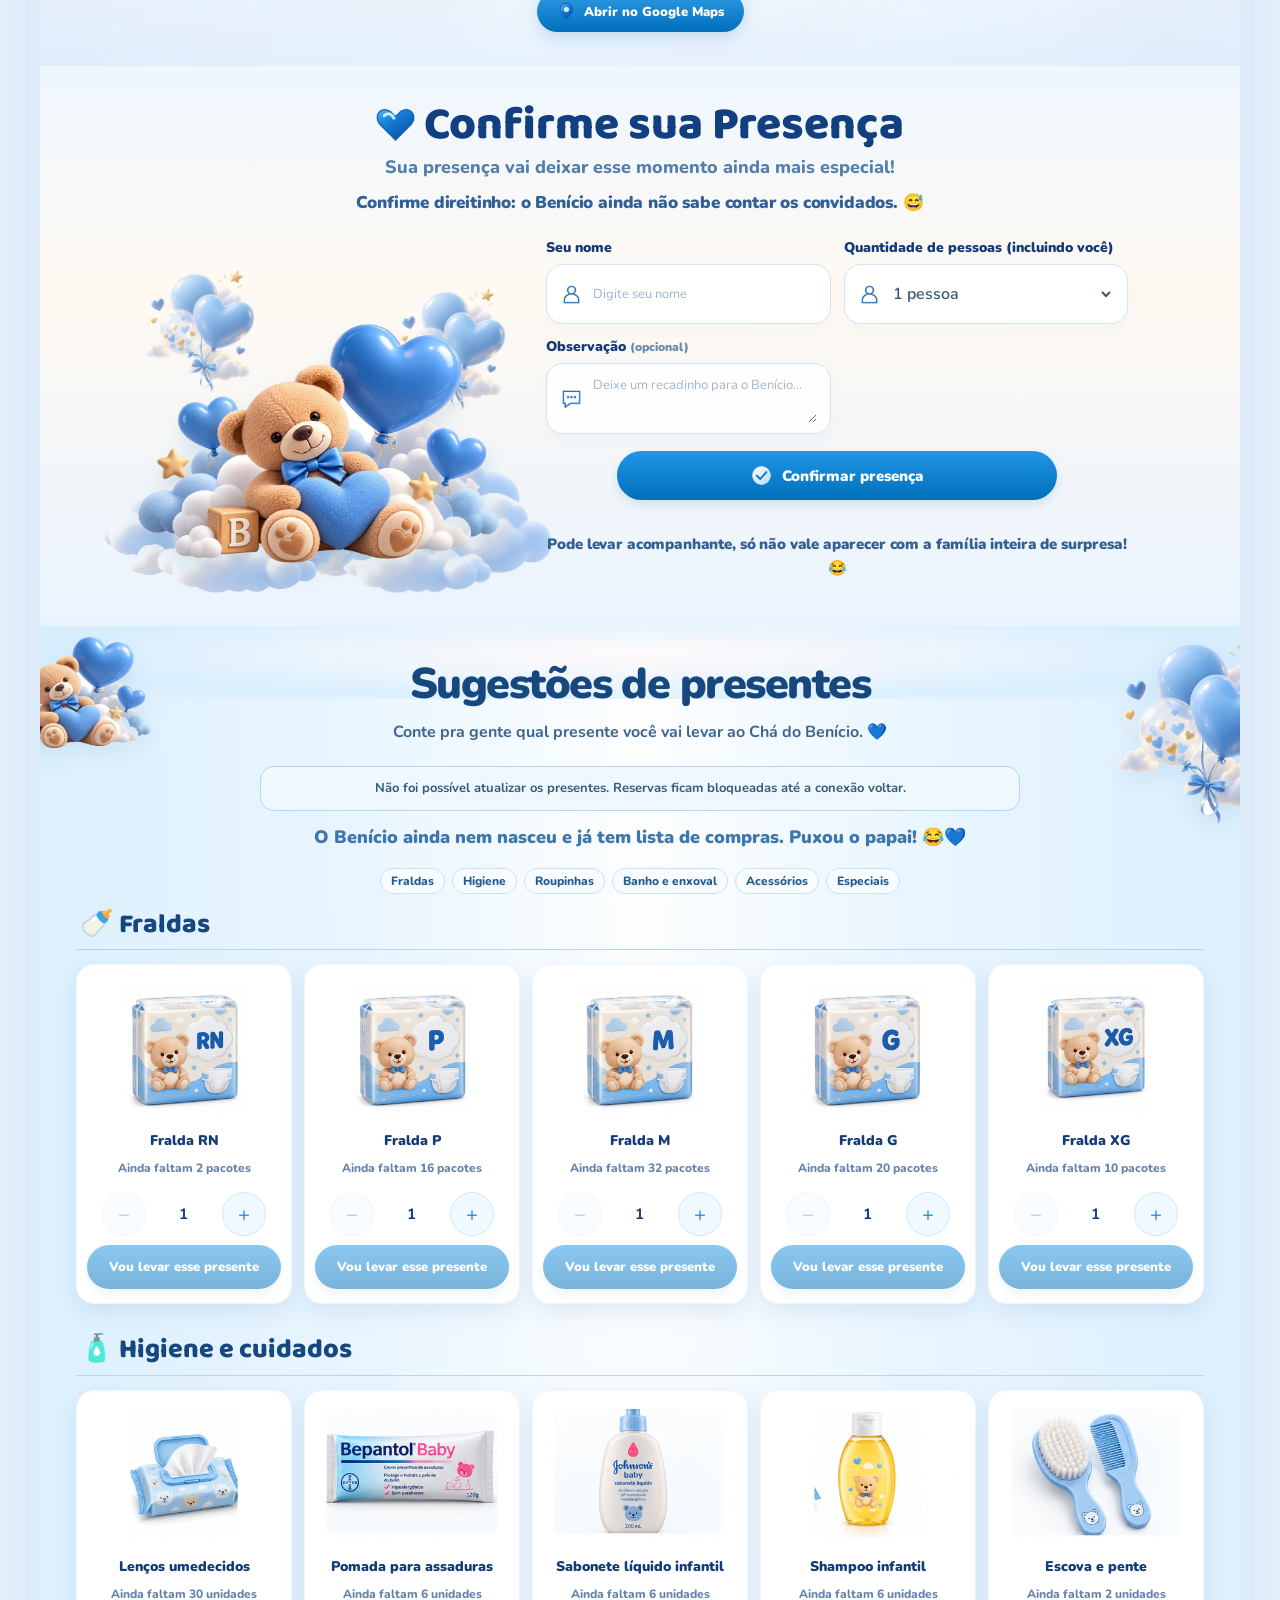
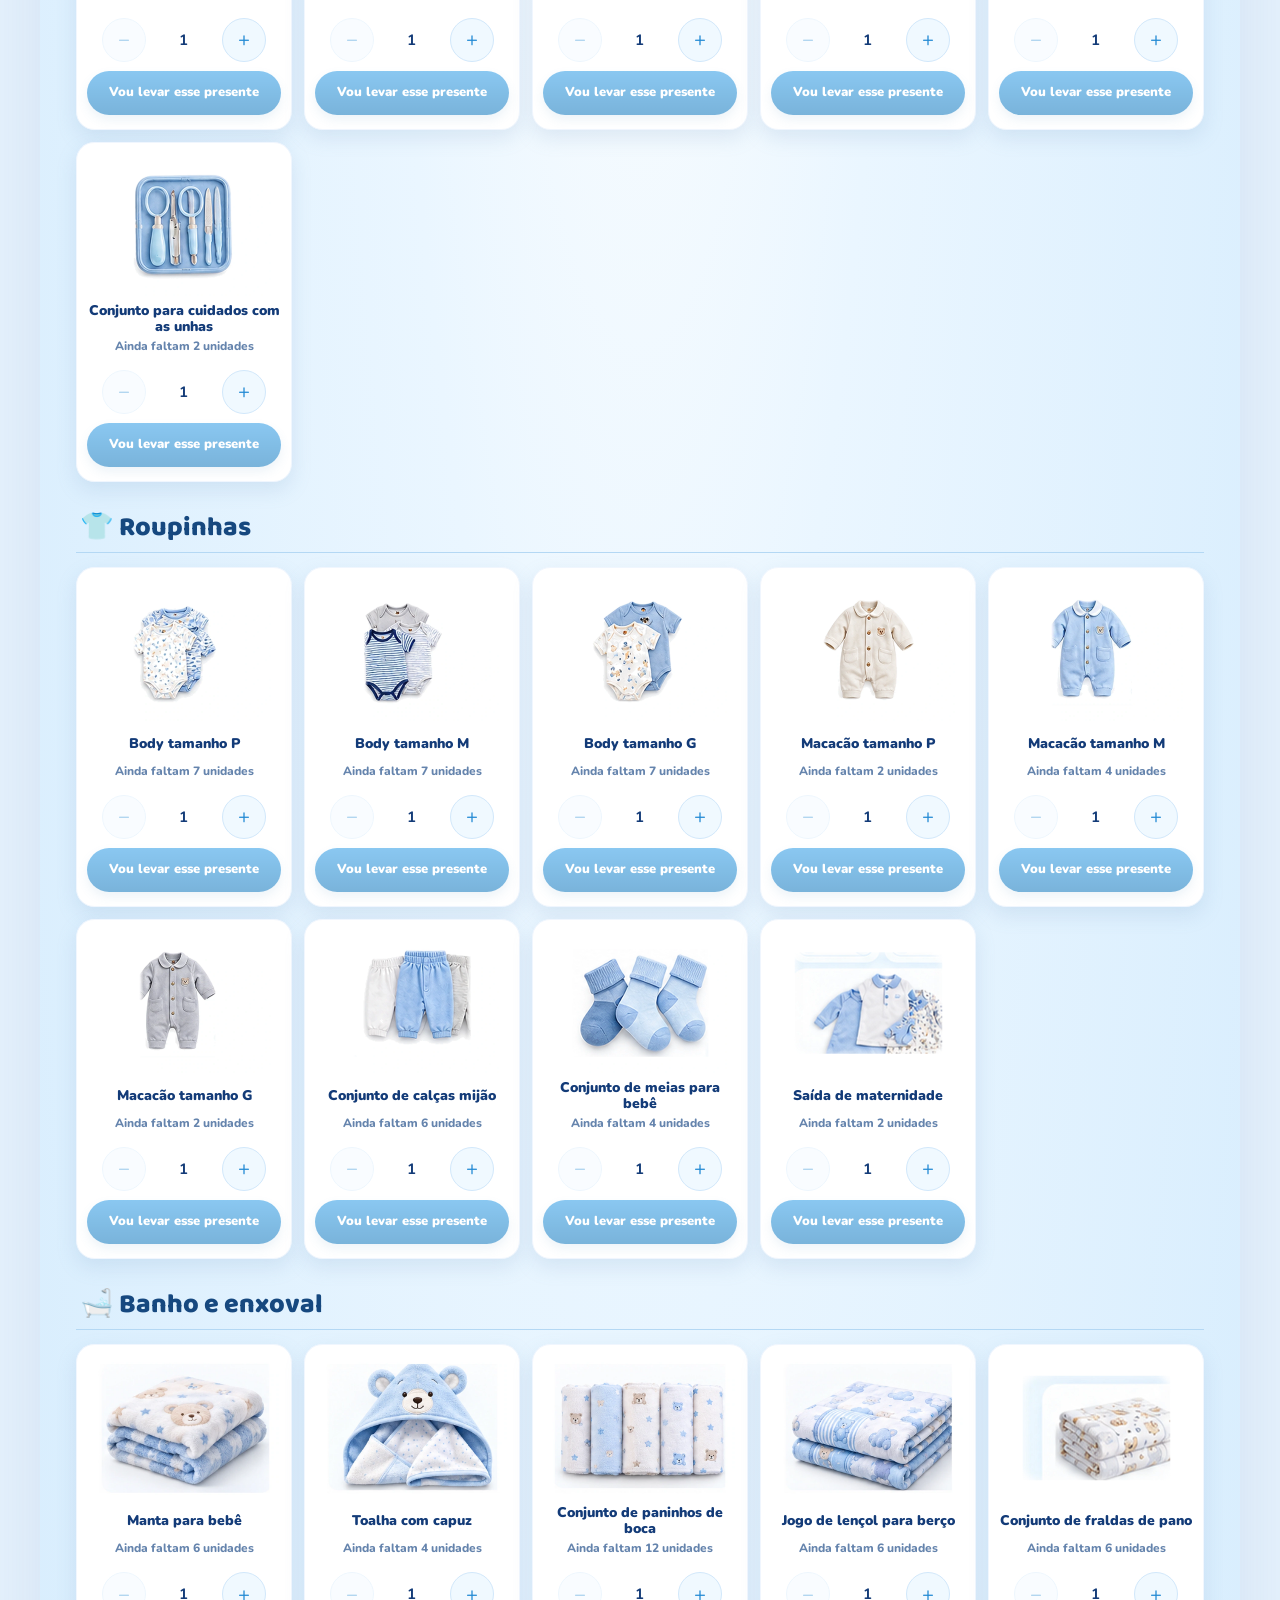
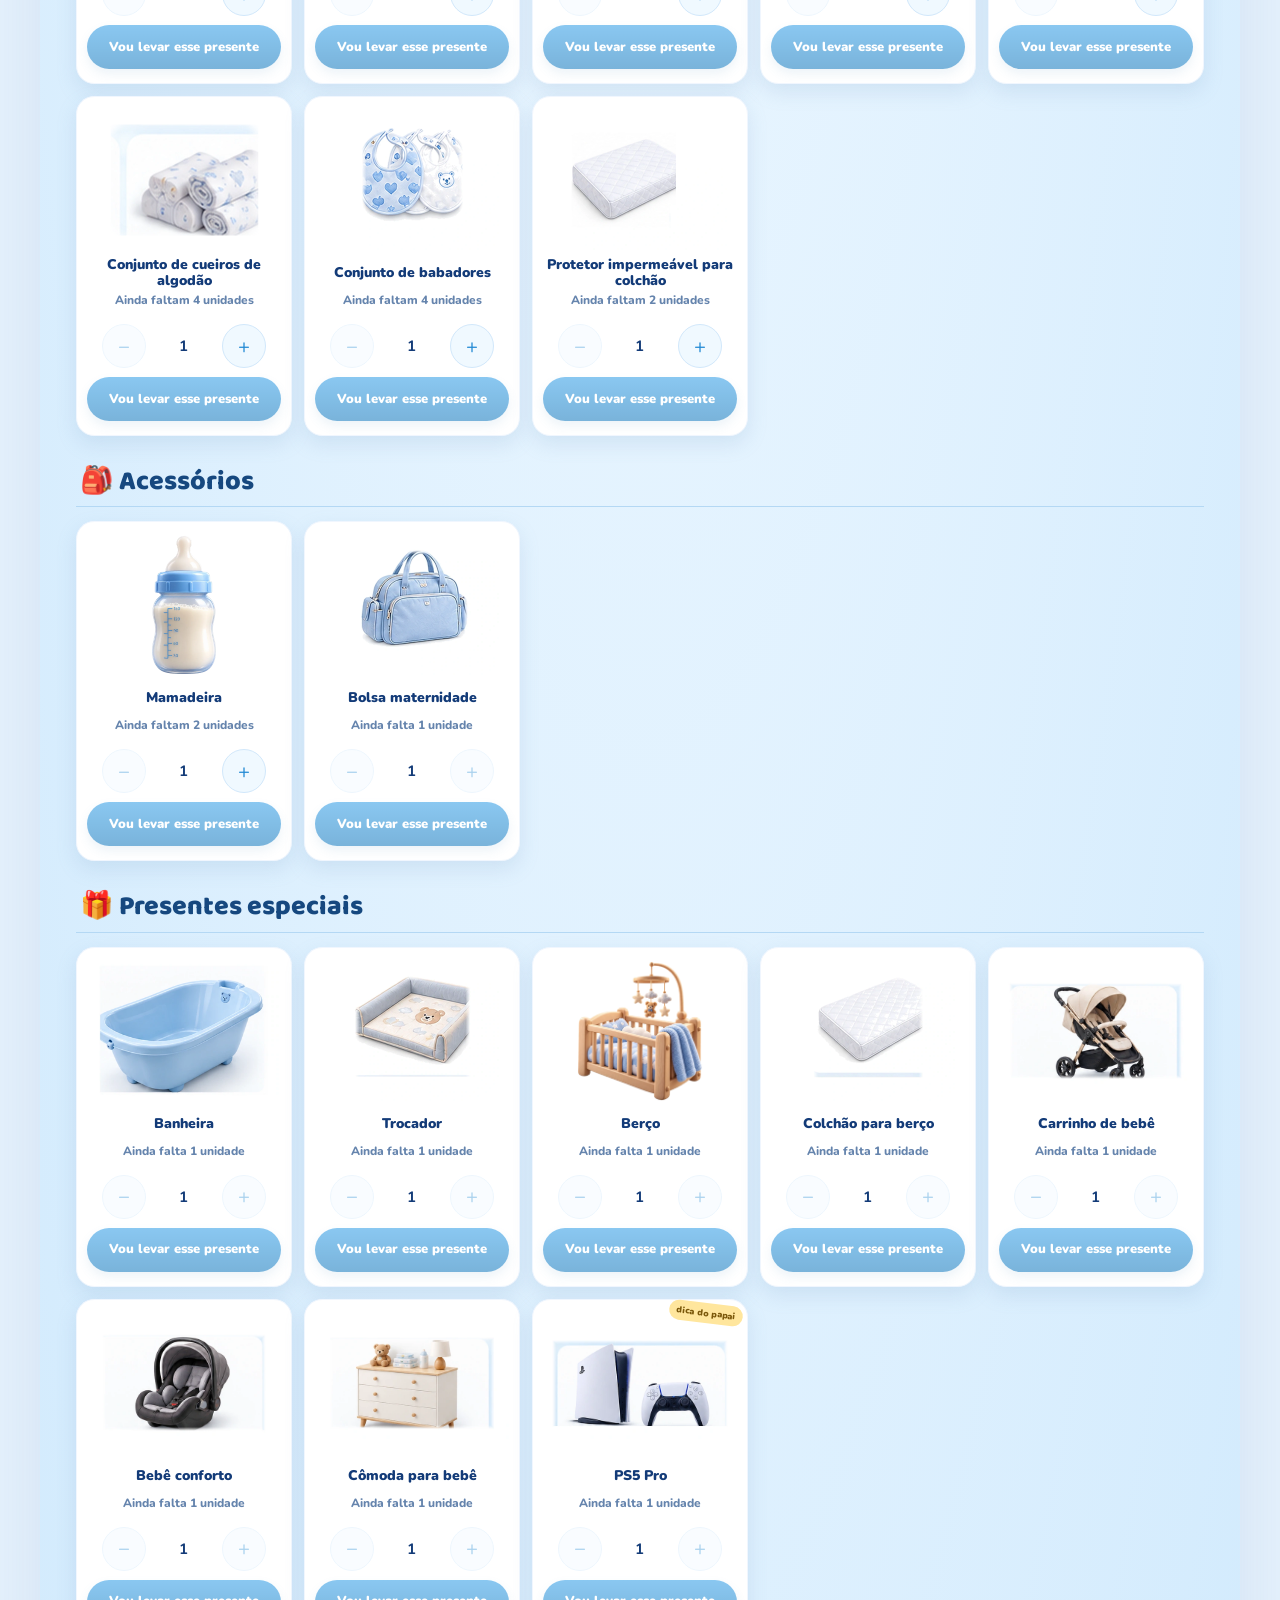
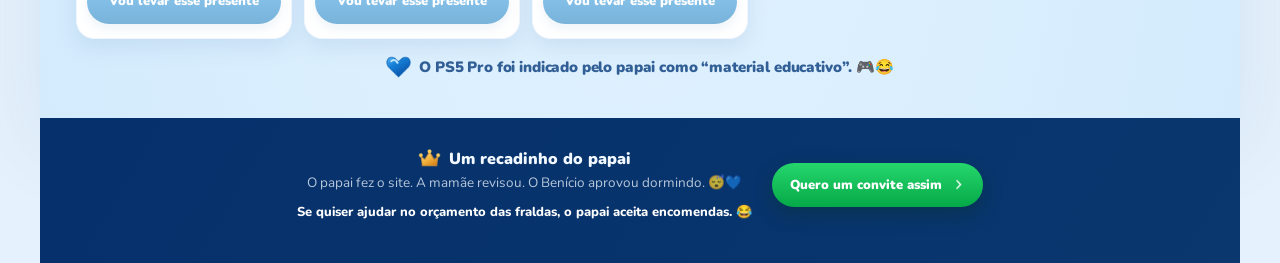
==== commit 4b1168b0: "Add files via upload" ====
--- a/index.html
+++ b/index.html
@@ -21,10 +21,10 @@
  <link rel="preconnect" href="https://fonts.gstatic.com" crossorigin>
  <link href="https://fonts.googleapis.com/css2?family=Nunito:wght@400;600;700;800;900&family=Baloo+2:wght@400;500;600;700;800&display=swap" rel="stylesheet">
  <link rel="preload" as="image" href="assets/title-benicio.webp" fetchpriority="high">
- <link rel="stylesheet" href="styles.css?v=13.4">
- <link rel="stylesheet" href="mobile.css?v=13.4">
+ <link rel="stylesheet" href="styles.css?v=13.5">
+ <link rel="stylesheet" href="mobile.css?v=13.5">
  <script src="config.js?v=12.1" defer></script>
- <script src="app.js?v=13.4" defer></script>
+ <script src="app.js?v=13.5" defer></script>
 </head>
 <body>
 <!-- Os ícones foram desenhados no mesmo estilo azul da referência, sem emojis do sistema. -->
@@ -95,11 +95,9 @@
    <form id="rsvpForm" class="rsvp-form">
     <div class="rsvp-fields">
       <div class="field"><label for="rsvpName">Seu nome</label><div class="field-control"><img src="assets/ui/icon-f6327fbb00c9.png" class="icon" alt="" aria-hidden="true"><input id="rsvpName" type="text" name="name" maxlength="80" autocomplete="name" placeholder="Digite seu nome" required></div></div>
-      <div class="field"><label for="rsvpPhone">Seu WhatsApp</label><div class="field-control"><img src="assets/ui/icon-6ae59b2dab16.png" class="icon" alt="" aria-hidden="true"><input id="rsvpPhone" name="phone" type="tel" autocomplete="tel" inputmode="tel" maxlength="20" placeholder="(62) 99999-9999" required></div></div>
       <div class="field"><label for="rsvpGuests">Quantidade de pessoas (incluindo você)</label><div class="field-control"><img src="assets/ui/icon-f6327fbb00c9.png" class="icon" alt="" aria-hidden="true"><select id="rsvpGuests" name="guestsCount" required aria-label="Número de pessoas"><option value="1">1 pessoa</option><option value="2">2 pessoas</option><option value="3">3 pessoas</option><option value="4">4 pessoas</option><option value="5">5 pessoas</option><option value="6">6 pessoas</option><option value="7">7 pessoas</option><option value="8">8 pessoas</option><option value="9">9 pessoas</option><option value="10">10 pessoas</option><option value="11">11 pessoas</option><option value="12">12 pessoas</option><option value="13">13 pessoas</option><option value="14">14 pessoas</option><option value="15">15 pessoas</option></select></div></div>
       <div class="field"><label for="rsvpMessage">Observação <span>(opcional)</span></label><div class="field-control"><img src="assets/ui/icon-6b6ced1f911e.png" class="icon" alt="" aria-hidden="true"><textarea id="rsvpMessage" name="message" maxlength="300" rows="2" placeholder="Deixe um recadinho para o Benício..."></textarea></div></div>
     </div>
-    <p class="privacy-note">Seu número será usado para organizar a confirmação de presença.</p>
     <button id="rsvpSubmit" class="submit-button" type="submit"><img src="assets/ui/icon-a9d996f90a57.png" class="icon" alt="" aria-hidden="true"> Confirmar presença</button>
     <p id="rsvpFeedback" class="form-feedback" role="status" aria-live="polite"></p>
     <p class="rsvp-humor">Pode levar acompanhante, só não vale aparecer com a família inteira de surpresa! 😂</p>
